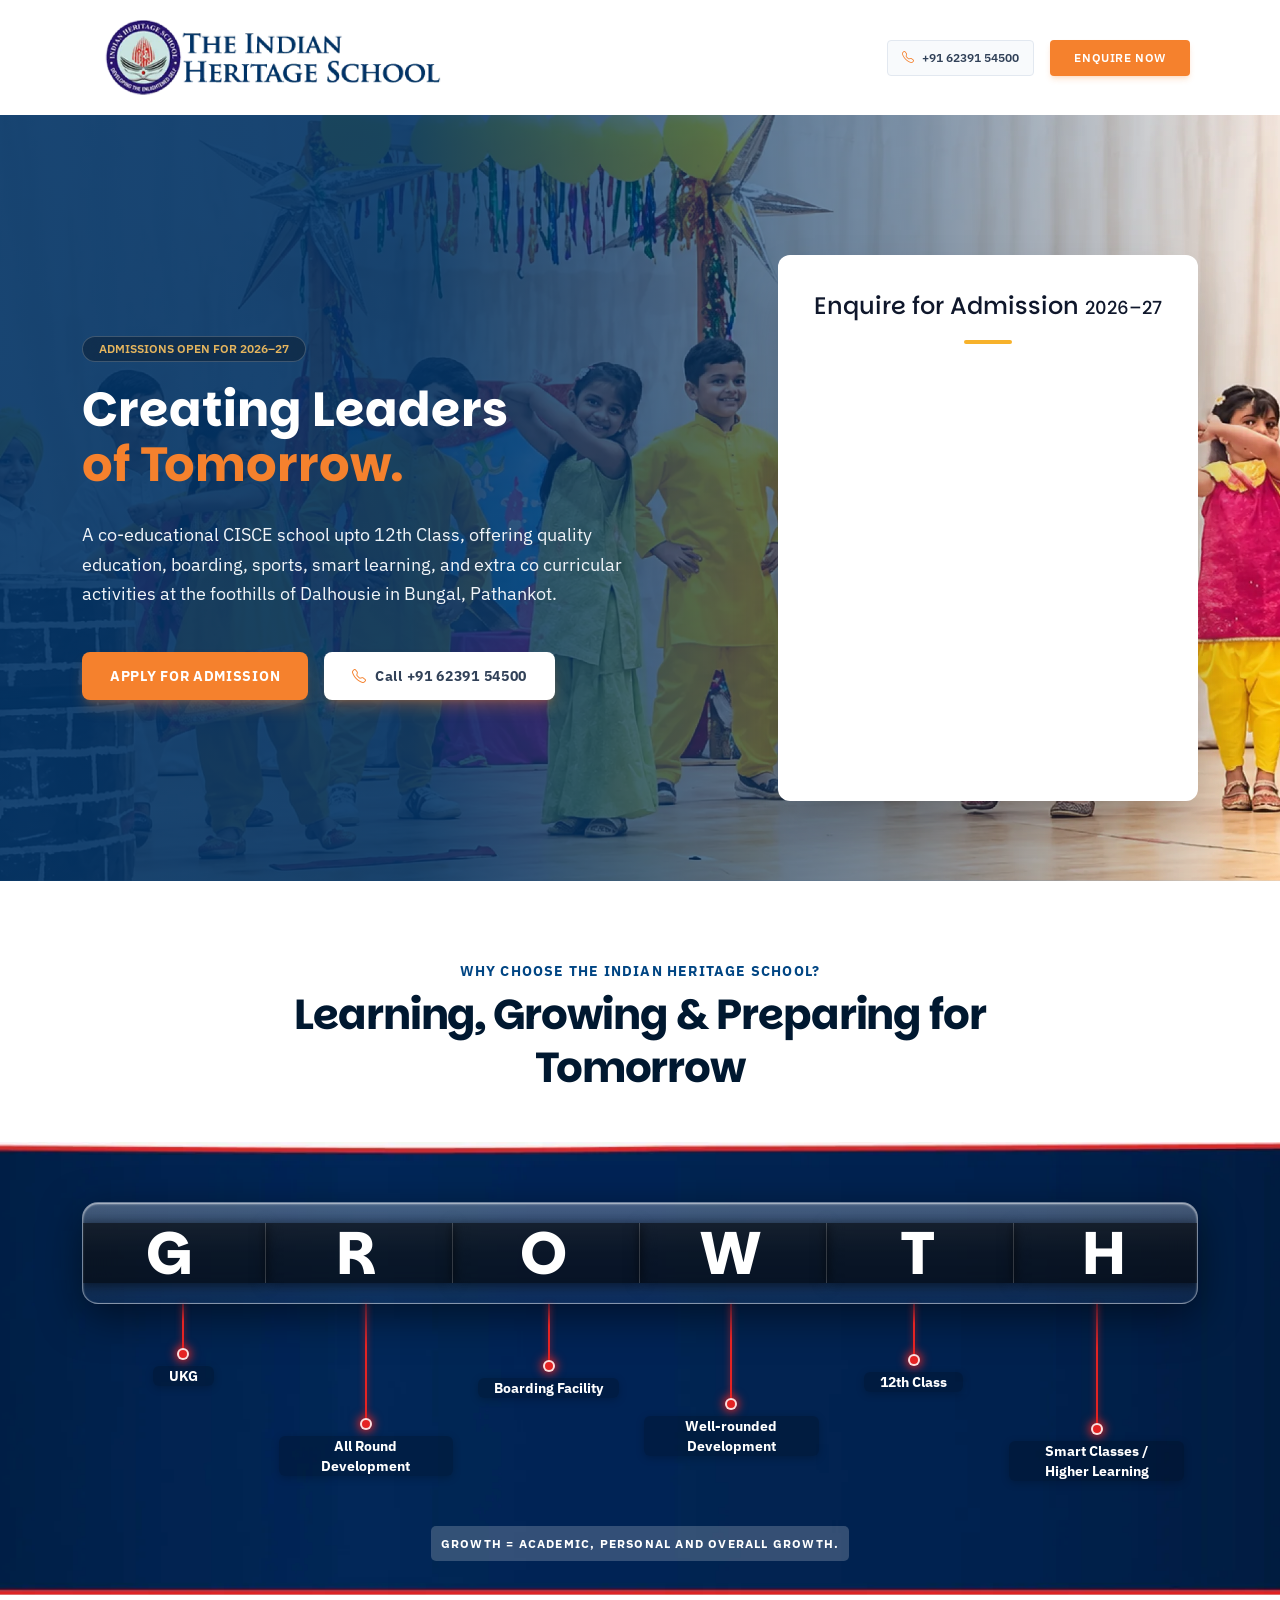
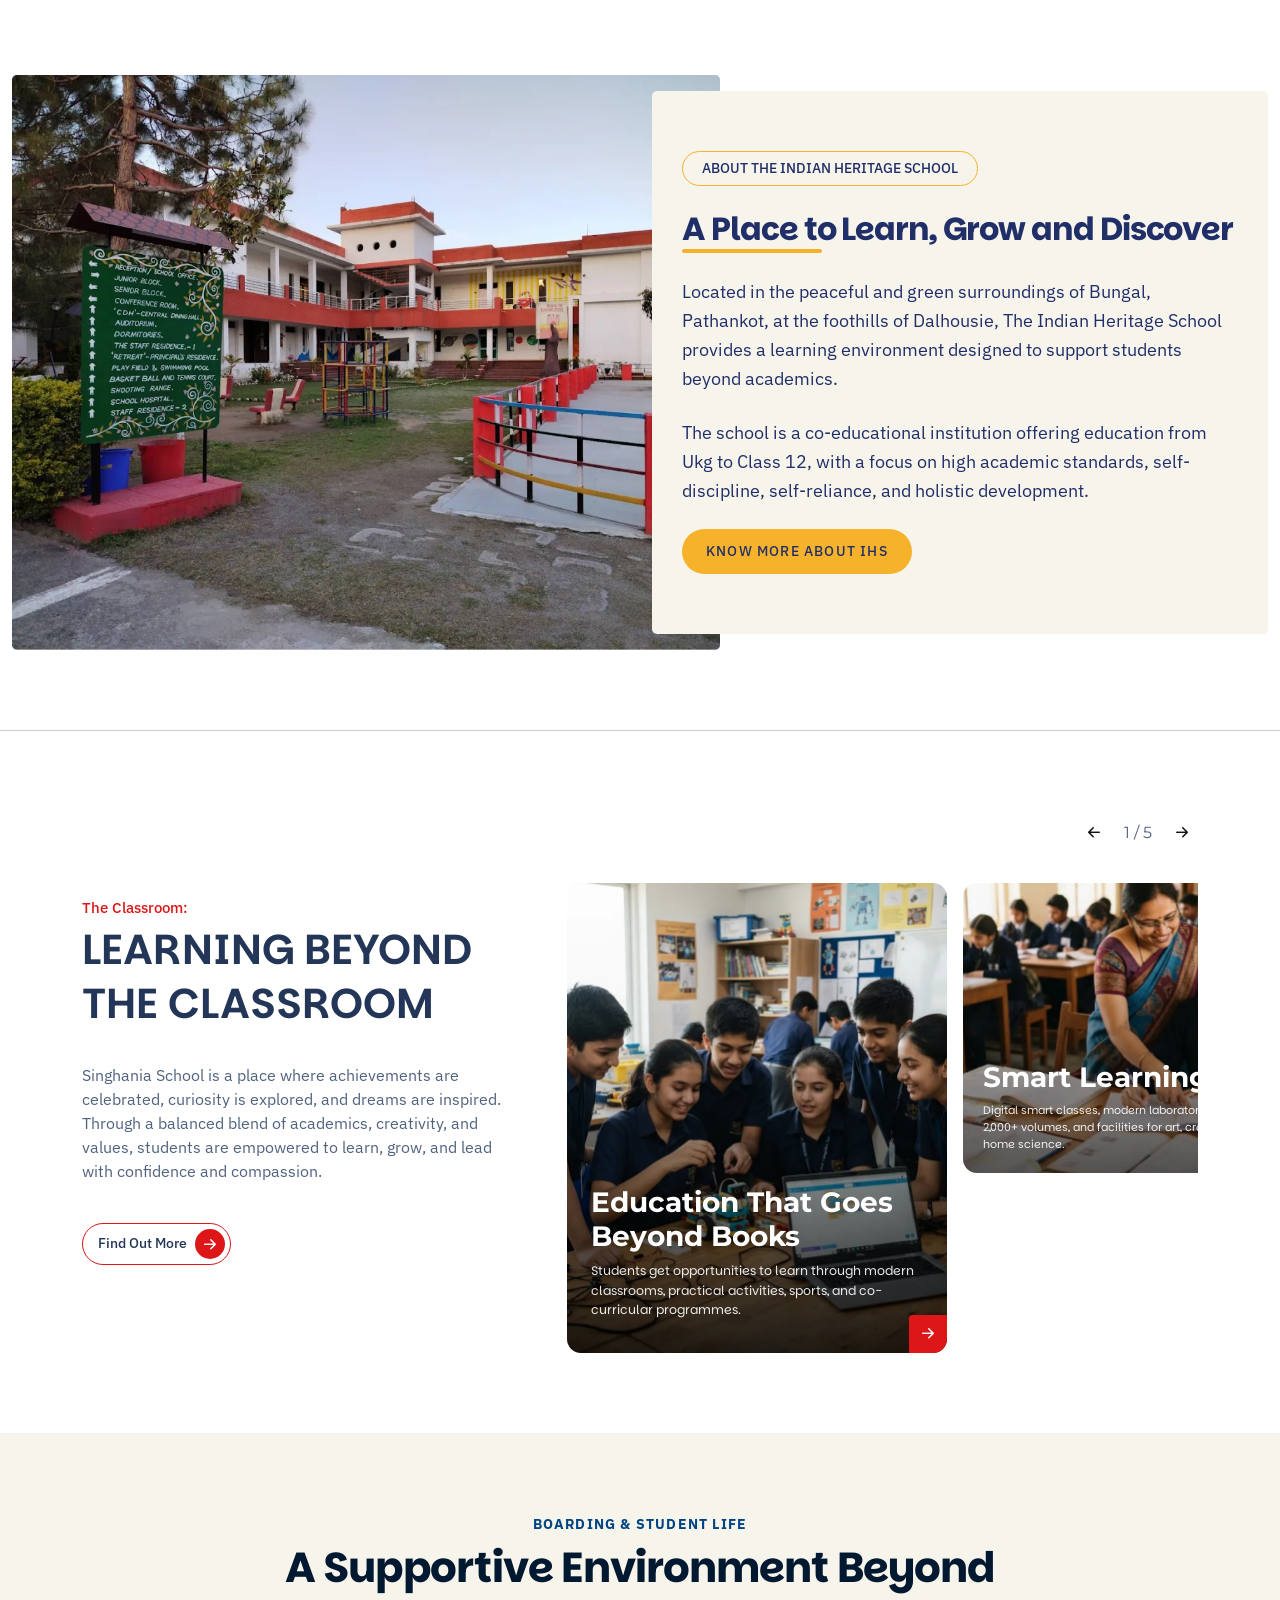
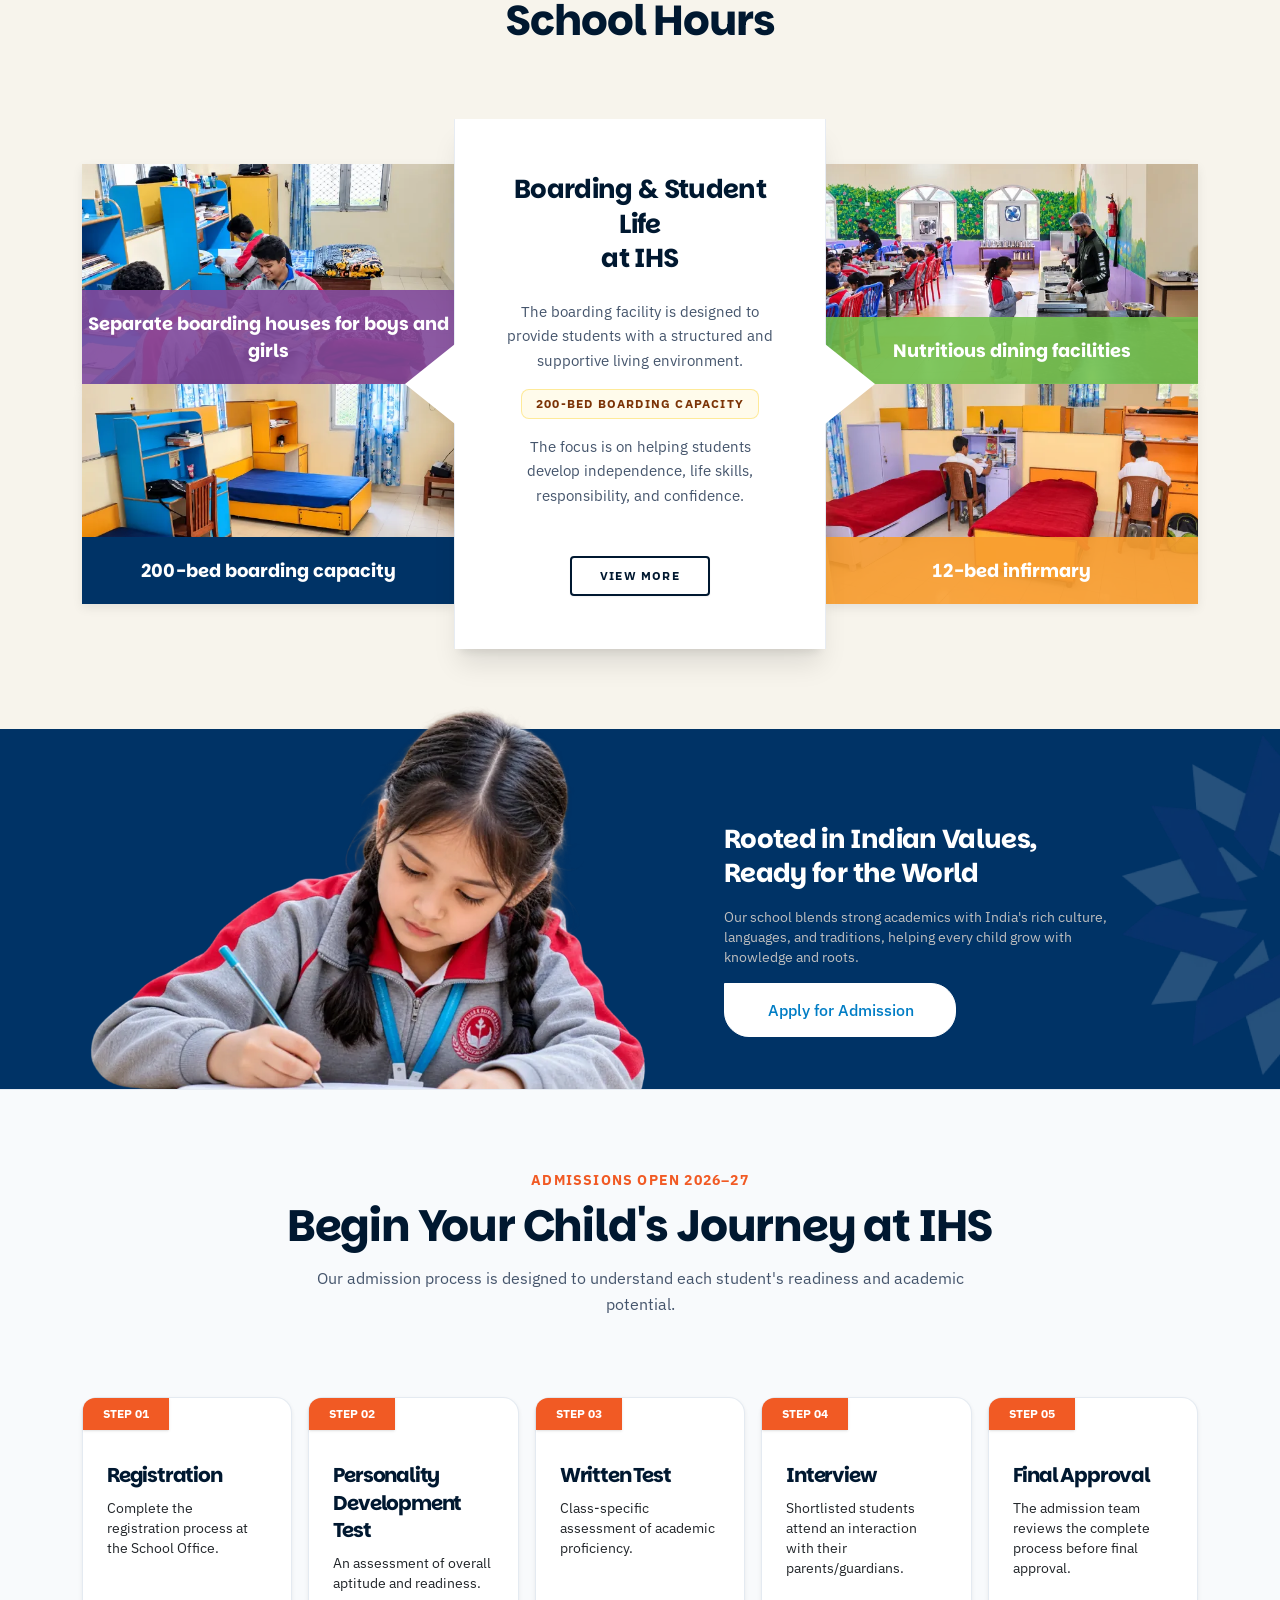
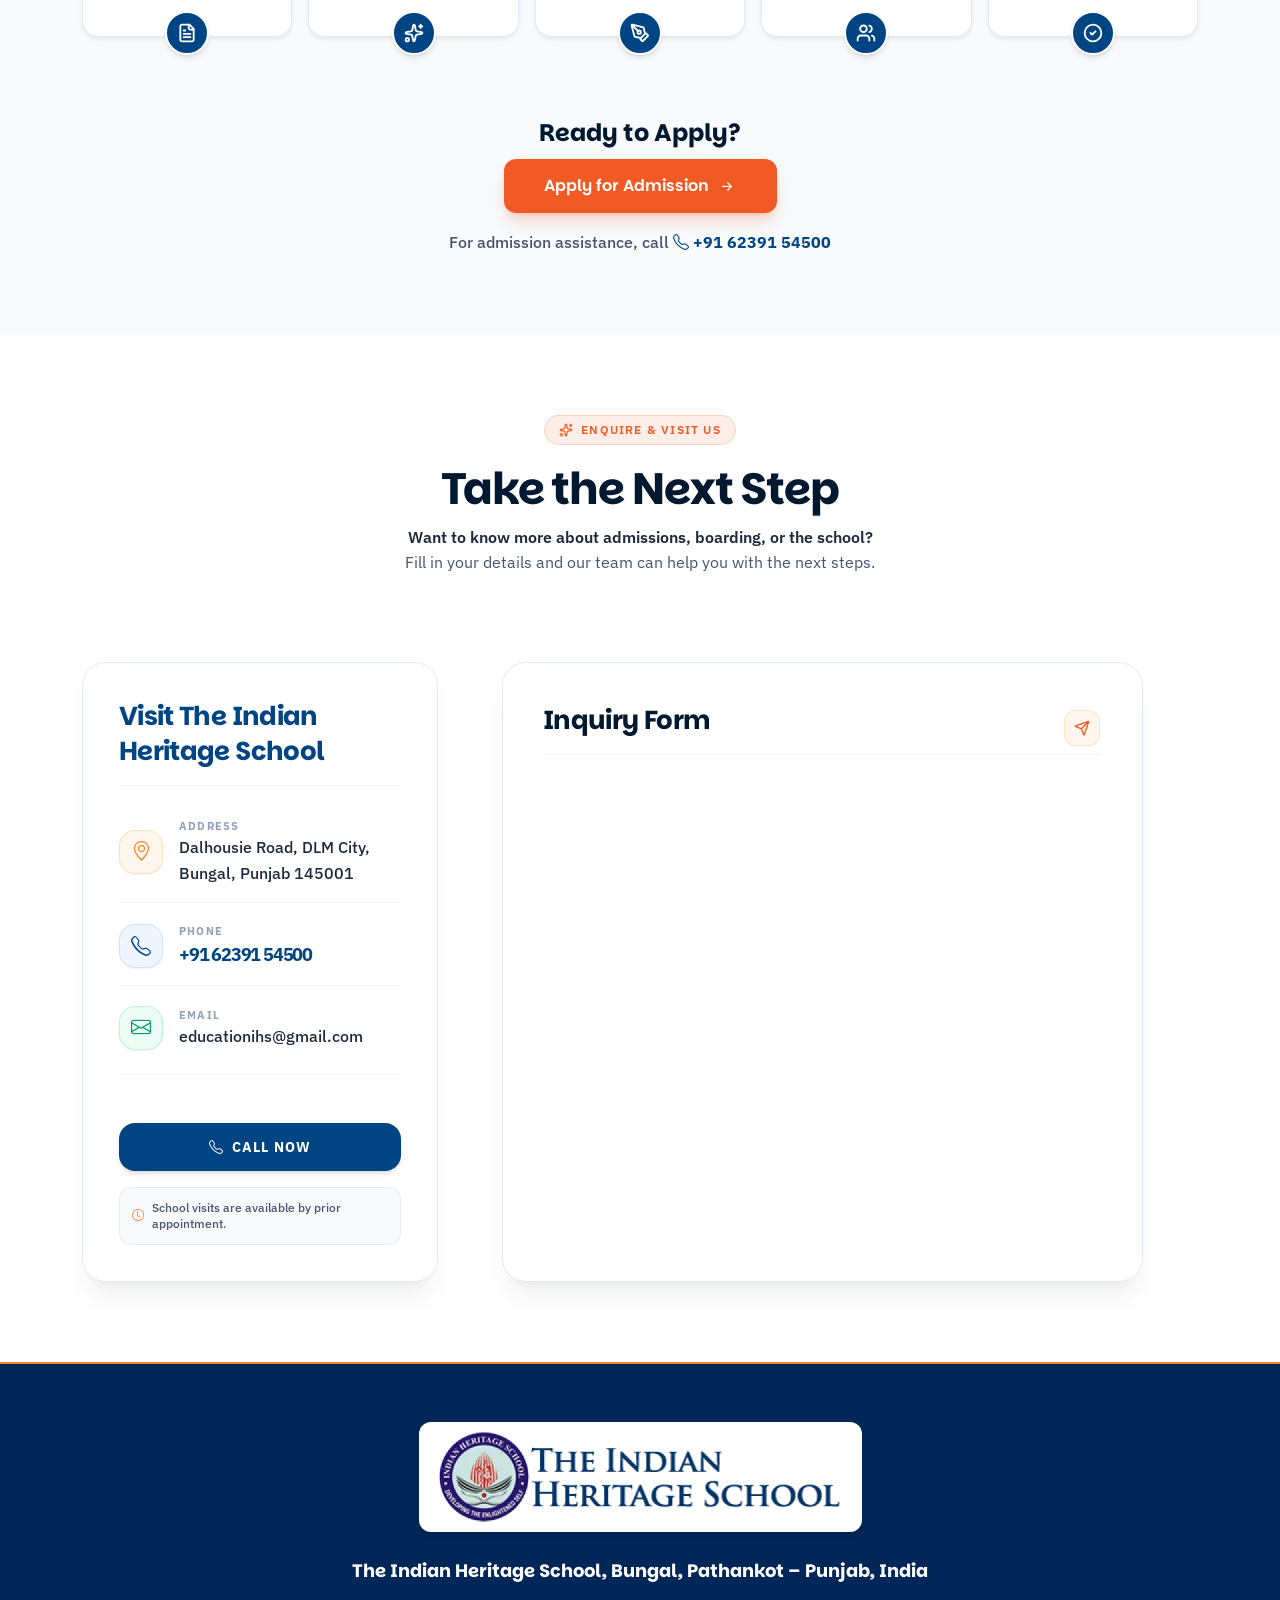
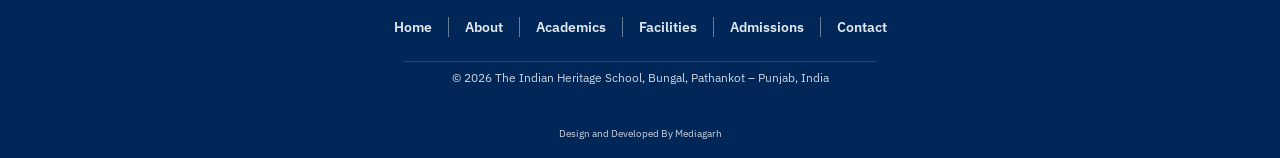
==== index.html @ 95c4d5bb "first commit" ====
<!DOCTYPE html>
<html lang="en">

<head>
    <meta charset="UTF-8">
    <meta name="viewport" content="width=device-width, initial-scale=1.0">
    <title>Indian Heritage Landing Page</title>
    <link rel="preconnect" href="https://fonts.googleapis.com">
    <link rel="preconnect" href="https://fonts.gstatic.com" crossorigin>
    <link
        href="https://fonts.googleapis.com/css2?family=IBM+Plex+Sans:ital,wght@0,100..700;1,100..700&family=Montserrat:ital,wght@0,100..900;1,100..900&family=Parkinsans:wght@300..800&display=swap"
        rel="stylesheet">
    <link href="https://cdn.jsdelivr.net/npm/bootstrap@5.3.8/dist/css/bootstrap.min.css" rel="stylesheet"
        integrity="sha384-sRIl4kxILFvY47J16cr9ZwB07vP4J8+LH7qKQnuqkuIAvNWLzeN8tE5YBujZqJLB" crossorigin="anonymous">
    <link rel="stylesheet" href="https://cdn.jsdelivr.net/npm/bootstrap-icons@1.11.3/font/bootstrap-icons.min.css">
    <link rel="stylesheet" href="https://cdnjs.cloudflare.com/ajax/libs/animate.css/4.1.1/animate.min.css" />
    <link rel="stylesheet" href="/css/style.css">
</head>

<body>
    <nav class="">
        <div class="container nav-container">
            <div class="row">
                <div class="d-flex align-items-center justify-content-between">
                    <div class="nav-img">
                        <img src="/images/image 8.webp" class="h-100 w-100 object-fit-contain" alt="Logo">
                    </div>

                    <div class="d-none d-md-flex gap-3 ">
                        <a href="tel:+916239154500"
                            class="text-decoration-none d-flex align-items-center gap-2 btn-nav fw-semibold font-ibm btn-nav-text text-primary">
                            <i class="bi bi-telephone text-secondary phone-icon"></i>+91 62391 54500
                        </a>

                        <a href="#admission-form"
                            class="text-decoration-none btn-apply bg-secondary border-0 fw-semibold font-ibm btn-nav-text text-white text-uppercase animate__animated animate__pulse animate__infinite animate__slower">
                            Enquire Now
                        </a>
                    </div>
                </div>
            </div>
        </div>
    </nav>
    <div class="mobile-bottom-bar d-md-none d-flex">
        <a href="tel:+916239154500"
            class="text-decoration-none d-flex align-items-center justify-content-center gap-2 btn-nav fw-semibold font-ibm btn-nav-text text-primary flex-fill">
            <i class="bi bi-telephone text-secondary phone-icon"></i>
            <span>+91 62391 54500</span>
        </a>

        <a href="#admission-form"
            class="text-decoration-none btn-apply bg-secondary border-0 fw-semibold font-ibm btn-nav-text text-white text-uppercase animate__animated animate__pulse animate__infinite animate__slower text-center flex-fill">
            Enquire Now
        </a>
    </div>
    <!-- Hero -->
    <section class="hero">
        <div class="container-fluid hero-container">
            <div class="container h-100">
                <div class="row align-items-center h-100">
                    <div class="col-md-6 col-12">
                        <div class="hero-content d-flex flex-column">
                            <span
                                class="hero-badge text-tertiary font-ibm text-uppercase fw-semibold w-fit-content btn-nav-text wow animate__animated animate__fadeInUp">
                                Admissions Open for 2026–27
                            </span>
                            <h1
                                class="text-white font-parkinsans fw-bold hero-head wow animate__animated animate__fadeInUp animate__delay-1s">
                                Creating Leaders <br />
                                <span class="text-secondary"> of Tomorrow.</span>
                            </h1>

                            <p
                                class="font-ibm text-quaternary hero-para wow animate__animated animate__fadeInUp animate__delay-1s">
                                A co-educational CISCE school upto 12th Class, offering quality education, boarding,
                                sports, smart learning, and extra co curricular activities at the foothills of Dalhousie
                                in Bungal, Pathankot.
                            </p>

                            <div
                                class="d-flex flex-column flex-md-row gap-3 hero-btns wow animate__animated animate__fadeInUp animate__delay-2s">

                                <a href="#admission-form"
                                    class="text-decoration-none text-center hero-apply bg-secondary border-0 fw-bold font-ibm btn-nav-text text-white text-uppercase">
                                    Apply for Admission
                                </a>

                                <a href="tel:+916239154500"
                                    class="text-decoration-none d-flex align-items-center justify-content-center gap-2 hero-nav fw-bold font-ibm btn-nav-text text-primary bg-white">
                                    <i class="bi bi-telephone text-secondary phone-icon"></i>Call +91 62391 54500
                                </a>
                            </div>

                        </div>
                    </div>
                    <div class="col-md-6 col-12 d-flex align-items-center justify-content-end">
                        <div id="#admission-form"
                            class="form-container bg-white d-flex flex-column align-items-center justify-content-center gap-3 gap-md-4 wow animate__animated animate__fadeInRight">
                            <div
                                class="d-flex flex-column gap-2 align-items-center justify-content-center text-form font-parkinsans fw-bold ">
                                <h2 class="form-head">Enquire for Admission <span class="form-fs">2026–27</span></h2>
                                <span class="bg-sixth form-span"></span>
                            </div>
                            <form></form>
                        </div>
                    </div>
                </div>
            </div>
        </div>
    </section>
    <!-- Growth -->
    <section class="main-container-80 gap-md-40 flex-column pb-0 d-none d-lg-flex ">
        <div class="container-fluid ">
            <div class="container">
                <div
                    class="d-flex flex-column gap-2 max-w-750 mx-auto align-items-center justify-content-center text-center wow animate__animated animate__fadeInUp">
                    <span class="text-quinary text-center font-ibm ls-1 text-uppercase fw-bold growth-span">WHY CHOOSE
                        THE INDIAN HERITAGE SCHOOL?</span>
                    <h2 class="black-shad-color text-center font-parkinsans fw-bold growth-head">Learning, Growing
                        & Preparing for Tomorrow</h2>
                </div>
            </div>
        </div>
        <div class="container-fluid growth-container-sec h-100">
            <div class="container g-4 ">
                <div class="growth-bar position-relative overflow-hidden animate__animated animate__fadeInDown">
                    <div class="row row-cols-6 g-2">
                        <div class="col letter-tile">
                            <div
                                class=" position-relative d-flex align-items-center justify-content-center text-center font-parkisans text-white fw-bold  animate__animated animate__zoomIn">
                                G</div>
                        </div>
                        <div class="col letter-tile">
                            <div class=" position-relative d-flex align-items-center justify-content-center text-center font-parkisans text-white fw-bold  animate__animated animate__zoomIn animate__delay-1s"
                                style="animation-delay:.15s">R</div>
                        </div>
                        <div class="col letter-tile">
                            <div class=" position-relative d-flex align-items-center justify-content-center text-center font-parkisans text-white fw-bold  animate__animated animate__zoomIn"
                                style="animation-delay:.3s">O
                            </div>
                        </div>
                        <div class="col letter-tile">
                            <div class=" position-relative d-flex align-items-center justify-content-center text-center font-parkisans text-white fw-bold  animate__animated animate__zoomIn"
                                style="animation-delay:.45s">W
                            </div>
                        </div>
                        <div class="col letter-tile">
                            <div class=" position-relative d-flex align-items-center justify-content-center text-center font-parkisans text-white fw-bold  animate__animated animate__zoomIn"
                                style="animation-delay:.6s">T
                            </div>
                        </div>
                        <div class="col letter-tile">
                            <div class=" position-relative d-flex align-items-center justify-content-center text-center font-parkisans text-white fw-bold  animate__animated animate__zoomIn"
                                style="animation-delay:.75s">H
                            </div>
                        </div>
                    </div>
                </div>
                <div class="connectors position-relative">
                    <div class="row row-cols-6 g-2">
                        <div class="col">
                            <div class="connector animate__animated animate__fadeIn" style="--h:50px"></div>
                            <div
                                class="connector-label w-fit-content flex-shrink-0 mx-auto px-3 rounded-2 text-white text-center font-ibm fw-bold  animate__animated animate__fadeInUp">
                                UKG</div>
                        </div>
                        <div class="col">
                            <div class="connector animate__animated animate__fadeIn" style="--h:120px"></div>
                            <div class="connector-label w-fit-content flex-shrink-0 mx-auto px-3 rounded-2 text-white text-center font-ibm fw-bold  animate__animated animate__fadeInUp"
                                style="animation-delay:.15s">All Round Development</div>
                        </div>
                        <div class="col">
                            <div class="connector animate__animated animate__fadeIn" style="--h:62px"></div>
                            <div class="connector-label w-fit-content flex-shrink-0 mx-auto px-3 rounded-2 text-white text-center font-ibm fw-bold  animate__animated animate__fadeInUp"
                                style="animation-delay:.3s">Boarding Facility</div>
                        </div>
                        <div class="col">
                            <div class="connector animate__animated animate__fadeIn" style="--h:100px"></div>
                            <div class="connector-label w-fit-content flex-shrink-0 mx-auto px-3 rounded-2 text-white text-center font-ibm fw-bold  animate__animated animate__fadeInUp"
                                style="animation-delay:.45s">Well-rounded Development</div>
                        </div>
                        <div class="col">
                            <div class="connector animate__animated animate__fadeIn" style="--h:56px"></div>
                            <div class="connector-label w-fit-content flex-shrink-0 mx-auto px-3 rounded-2 text-white text-center font-ibm fw-bold  animate__animated animate__fadeInUp"
                                style="animation-delay:.6s">12th Class</div>
                        </div>
                        <div class="col">
                            <div class="connector animate__animated animate__fadeIn" style="--h:125px"></div>
                            <div class="connector-label w-fit-content flex-shrink-0 mx-auto px-3 rounded-2 text-white text-center font-ibm fw-bold  animate__animated animate__fadeInUp"
                                style="animation-delay:.75s">Smart Classes / Higher Learning</div>
                        </div>
                    </div>
                </div>
                <div class="text-center growth-footer">
                    <span
                        class="growth-note text-white text-center font-ibm text-uppercase ls-1 fw-bold  animate__animated animate__fadeInUp"
                        style="animation-delay:.9s">
                        GROWTH = Academic, personal and overall growth.
                    </span>
                </div>
            </div>
        </div>
    </section>
    <section
        class="container-fluid main-container-80 gap-md-40 gap-24 d-flex d-lg-none flex-column growth-container-sec h-100">
        <div class="container d-lg-none d-flex flex-column gap-4">
            <div class="d-flex flex-column gap-2">
                <div class="gm-eyebrow text-red font-ibm text-uppercase fw-bold animate__animated animate__fadeIn">
                    WHY CHOOSE THE INDIAN HERITAGE
                    SCHOOL?
                </div>
                <h2 class="gm-title text-white font-parkisans ls--1 fw-bold animate__animated animate__fadeInUp">
                    Learning,
                    Growing & Preparing for Tomorrow.
                </h2>
            </div>
            <div class="row g-3">
                <div class="col-6">
                    <div class="gm-card h-100 animate__animated animate__fadeInUp">
                        <div class="gm-letter w-fit-content text-white font-parkisans fw-bold ls-1 ">G</div>
                        <div class="gm-connector"></div>
                        <div class="gm-label text-white font-ibm fw-bold">UKG</div>
                    </div>
                </div>
                <div class="col-6">
                    <div class="gm-card h-100 animate__animated animate__fadeInUp" style="animation-delay:.1s">
                        <div class="gm-letter w-fit-content text-white font-parkisans fw-bold ls-1 ">R</div>
                        <div class="gm-connector"></div>
                        <div class="gm-label text-white font-ibm fw-bold">All Round Development</div>
                    </div>
                </div>
                <div class="col-6">
                    <div class="gm-card h-100 animate__animated animate__fadeInUp" style="animation-delay:.2s">
                        <div class="gm-letter w-fit-content text-white font-parkisans fw-bold ls-1 ">O</div>
                        <div class="gm-connector"></div>
                        <div class="gm-label text-white font-ibm fw-bold">Boarding Facility</div>
                    </div>
                </div>
                <div class="col-6">
                    <div class="gm-card h-100 animate__animated animate__fadeInUp" style="animation-delay:.3s">
                        <div class="gm-letter w-fit-content text-white font-parkisans fw-bold ls-1 ">W</div>
                        <div class="gm-connector"></div>
                        <div class="gm-label text-white font-ibm fw-bold">Well-rounded Development</div>
                    </div>
                </div>
                <div class="col-6">
                    <div class="gm-card h-100 animate__animated animate__fadeInUp" style="animation-delay:.4s">
                        <div class="gm-letter w-fit-content text-white font-parkisans fw-bold ls-1 ">T</div>
                        <div class="gm-connector"></div>
                        <div class="gm-label text-white font-ibm fw-bold">12th Class</div>
                    </div>
                </div>
                <div class="col-6">
                    <div class="gm-card h-100 animate__animated animate__fadeInUp" style="animation-delay:.5s">
                        <div class="gm-letter w-fit-content text-white font-parkisans fw-bold ls-1 ">H</div>
                        <div class="gm-connector"></div>
                        <div class="gm-label text-white font-ibm fw-bold">Smart Classes / Higher Learning</div>
                    </div>
                </div>
            </div>
        </div>
    </section>
    <!-- About -->
    <div class="container-fluid about-main" id="about">
        <div class="main-container-80">
            <div class="row d-flex flex-wrap justify-content-between gap-md-40 gap-30 align-items-stretch">
                <div class="col-12 col-md-5 ">
                    <div class="about-img h-100 d-block wow animate__animated animate__fadeInLeft">
                        <img src="./images/image 6.webp" class="h-100 w-100 object-fit-cover" alt="">
                    </div>
                </div>
                <div
                    class="col-12 col-md-6 my-3 my-md-3 d-flex align-items-center wow animate__animated animate__fadeInRight">
                    <div
                        class="bg-about-card h-100 d-flex justify-content-center flex-column gap-3 gap-md-4 wow animate__animated animate__fadeInUp">
                        <span class="about-span text-uppercase w-fit-content fw-medium font-ibm">ABOUT THE INDIAN
                            HERITAGE
                            SCHOOL</span>
                        <div class="d-flex flex-column about-head">
                            <h2 class="text-seventh font-parkisans fw-bold mb-0">A Place to Learn, Grow and
                                Discover</h2>
                            <span></span>
                        </div>
                        <p class="text-seventh font-ibm about-para mb-0">Located in the peaceful and green surroundings
                            of Bungal,
                            Pathankot,
                            at the foothills of
                            Dalhousie, The Indian Heritage School provides a learning environment designed to
                            support
                            students beyond academics.</p>
                        <p class="text-seventh font-ibm about-para mb-0">The school is a co-educational institution
                            offering
                            education from
                            Ukg to Class 12, with
                            a
                            focus on high academic standards, self-discipline, self-reliance, and holistic
                            development.
                        </p>
                        <button
                            class="bg-six text-seventh font-ibm fw-medium text-uppercase ls-1 about-btn border-0 w-fit-content">Know
                            More
                            About
                            IHS</button>
                    </div>
                </div>
            </div>
        </div>
    </div>
    <!-- Classroom -->
    <section class="main-container-80" id="facilities">
        <div class="container">
            <div class="row g-4 g-lg-5 align-items-center">
                <div class="col-lg-5 animate__animated animate__fadeInLeft">
                    <div class="d-flex flex-column gap-2 gap-md-4">
                        <div class="d-flex flex-column gap-2">
                            <div class="lbc-eyebrow font-ibm fw-medium">The Classroom:</div>
                            <h2 class="lbc-title font-parkinsans fw-semibold text-uppercase">LEARNING BEYOND
                                THE CLASSROOM
                            </h2>
                        </div>
                        <p class="lbc-text font-ibm">
                            Singhania School is a place where achievements are celebrated, curiosity is explored,
                            and dreams are inspired. Through a balanced blend of academics, creativity, and values,
                            students are empowered to learn, grow, and lead with confidence and compassion.
                        </p>
                        <a href="#admission-form"
                            class="lbc-btn bg-white fw-medium text-center font-ibm d-flex align-items-center justify-content-center gap-2 w-fit-content text-decoration-none">
                            Find Out More
                            <span class="d-flex align-items-center justify-content-center">
                                <i class="bi bi-arrow-right-short text-white"></i>
                            </span>
                        </a>
                    </div>
                </div>
                <div class="col-lg-7 animate__animated animate__fadeInRight">

                    <div class="lbc-controls d-flex align-items-center justify-content-end ">
                        <button class="lbc-arrow" id="lbcPrev" aria-label="Previous card">
                            <i class="bi bi-arrow-left-short "></i>
                        </button>
                        <span class="lbc-count font-montserrat text-center" id="lbcCount" aria-live="polite">1 /
                            5</span>
                        <button class="lbc-arrow" id="lbcNext" aria-label="Next card">
                            <i class="bi bi-arrow-right-short "></i>
                        </button>
                    </div>

                    <div class="lbc-viewport" id="lbcViewport">
                        <div class="lbc-track" id="lbcTrack">

                            <article class="lbc-card active">
                                <img src="./images/Container.webp" alt="Students learning in a modern classroom">
                                <div class="lbc-body">
                                    <h3 class="text-white font-montserrat fw-bold ">Education That Goes
                                        Beyond Books
                                    </h3>
                                    <p>Students get opportunities to learn through modern classrooms, practical
                                        activities, sports, and co-curricular programmes.</p>
                                </div>
                                <div class="lbc-corner" id="lbcNext">
                                    <i class="bi bi-arrow-right-short text-white"></i>
                                </div>
                            </article>

                            <article class="lbc-card">
                                <img src="./images/Container-1.webp" alt="Smart classroom">
                                <div class="lbc-body">
                                    <h3 class="text-white font-montserrat fw-bold ">Smart Learning</h3>
                                    <p>Digital smart classes, modern laboratories, a library with 2,000+ volumes, and
                                        facilities for art, craft, dance, and music, home science.</p>
                                </div>
                                <div class="lbc-corner" id="lbcNext">
                                    <i class="bi bi-arrow-right-short text-white"></i>
                                </div>
                            </article>

                            <article class="lbc-card">
                                <img src="./images/Container-2.webp" alt="Academic programmes">
                                <div class="lbc-body">
                                    <h3 class="text-white font-montserrat fw-bold ">Academics</h3>
                                    <p>English-medium education from UKG to Class 12, supported by trained and qualified
                                        teachers, with Robotics and AI included in learning.</p>
                                </div>
                                <div class="lbc-corner" id="lbcNext">
                                    <i class="bi bi-arrow-right-short text-white"></i>
                                </div>
                            </article>

                            <article class="lbc-card">
                                <img src="./images/Container-3.webp" alt="Sports and fitness">
                                <div class="lbc-body">
                                    <h3 class="text-white font-montserrat fw-bold ">Sports & Activities</h3>
                                    <p>Facilities include a 400-metre track, hockey and football field, gym, yoga,
                                        basketball courts, volleyball courts, cricket, skating rink and a shooting
                                        range.</p>
                                </div>
                                <div class="lbc-corner" id="lbcNext">
                                    <i class="bi bi-arrow-right-short text-white"></i>
                                </div>
                            </article>

                            <article class="lbc-card">
                                <img src="./images/Container-4.webp" alt="Student life and events">
                                <div class="lbc-body">
                                    <h3 class="text-white font-montserrat fw-bold ">School Clubs</h3>
                                    <p>Students can explore their interests through 11 school clubs, including Arts,
                                        Computer, Science, Music, Photography, and Sports.</p>
                                </div>
                                <div class="lbc-corner" id="lbcNext">
                                    <i class="bi bi-arrow-right-short text-white"></i>
                                </div>
                            </article>

                        </div>
                    </div>
                </div>
            </div>
        </div>
    </section>
    <!-- Boarding  -->
    <section class="">
        <div class="container-fluid main-container-80 boarding-container">
            <div class="container d-flex flex-column gap-md-64 gap-40">
                <div class="row d-flex flex-column align-items-center justify-content-center">
                    <div
                        class="max-w-750 d-flex flex-column align-items-center justify-content-center gap-2 wow animate__animated animate__fadeInUp">
                        <span
                            class="text-quinary text-center font-ibm text-uppercase ls-1 fw-bold boardingspan">BOARDING
                            & STUDENT
                            LIFE</span>
                        <h2 class="black-shad-color text-center font-parkinsans fw-bold boarding-head">
                            A Supportive Environment Beyond School Hours
                        </h2>
                    </div>
                </div>
                <div class="row g-0 align-items-center">
                    <div class="col-lg-4 col-md-6 order-2 order-lg-1">
                        <div class="row g-0">
                            <div class="col-12">
                                <div
                                    class="feature-card position-relative overflow-hidden animate__animated animate__fadeInLeft">
                                    <img src="./images/Image.webp" class="h-100 w-100 object-fit-cover"
                                        alt="Separate boarding houses">
                                    <div
                                        class="feature-overlay position-absolute bottom-0 start-0 end-0 text-white fw-bold text-center bg-purple">
                                        Separate boarding houses for boys and girls
                                    </div>
                                </div>
                            </div>
                            <div class="col-12">
                                <div
                                    class="feature-card position-relative overflow-hidden animate__animated animate__fadeInLeft animate__delay-1s">
                                    <img src="./images/Image-2.webp" class="h-100 w-100 object-fit-cover"
                                        alt="200-bed capacity">
                                    <div
                                        class="feature-overlay position-absolute bottom-0 start-0 end-0 text-white fw-bold text-center bg-navy">
                                        200-bed boarding capacity
                                    </div>
                                </div>
                            </div>
                        </div>
                    </div>
                    <div class="col-lg-4 order-1 order-lg-2">
                        <div class="center-card-wrapper position-relative">
                            <div
                                class="center-card bg-white position-relative text-center h-100 m-0 d-flex flex-column justify-content-center gap-3 align-items-center animate__animated animate__zoomIn">
                                <h2 class="title black-shad-color text-center font-parkisans ls-0\5 fw-bold ">Boarding
                                    &amp;
                                    Student
                                    Life<br>at IHS</h2>

                                <p class="grey-shad-color text-center font-ibm mb-0">The boarding facility is designed
                                    to
                                    provide students with a
                                    structured and
                                    supportive living environment.</p>

                                <div
                                    class="capacity-badge text-center font-ibm text-uppercase ls-1 fw-bold w-fit-content mx-auto ">
                                    200-Bed
                                    Boarding Capacity</div>

                                <p class="grey-shad-color text-center font-ibm mb-3">The focus is on helping
                                    students
                                    develop independence, life
                                    skills, responsibility,
                                    and confidence.</p>

                                <a href="#admission-form"
                                    class="btn btn-outline-custom btn-viewmore black-shad-color text-center font-ibm text-uppercase ls-1 fw-bold mt-md-3">View
                                    More</a>
                            </div>
                        </div>
                    </div>

                    <div class="col-lg-4 col-md-6 order-3 order-lg-3">
                        <div class="row g-0">
                            <div class="col-12">
                                <div
                                    class="feature-card position-relative overflow-hidden animate__animated animate__fadeInRight">
                                    <img src="./images/Image-1.webp" class="h-100 w-100 object-fit-cover"
                                        alt="Nutritious dining facilities">
                                    <div
                                        class="feature-overlay position-absolute bottom-0 start-0 end-0 text-white fw-bold text-center bg-green">
                                        Nutritious dining facilities
                                    </div>
                                </div>
                            </div>
                            <div class="col-12">
                                <div
                                    class="feature-card position-relative overflow-hidden animate__animated animate__fadeInRight animate__delay-1s">
                                    <img src="./images/Image-3.webp" class="h-100 w-100 object-fit-cover"
                                        alt="12-bed infirmary">
                                    <div
                                        class="feature-overlay position-absolute bottom-0 start-0 end-0 text-white fw-bold text-center bg-orange">
                                        12-bed infirmary
                                    </div>
                                </div>
                            </div>
                        </div>
                    </div>

                </div>
            </div>
        </div>
    </section>
    <!-- CTa -->
    <section>
        <div class="container-fluid bg-cta position-relative">
            <div class="bg-cta-img position-absolute end-0 d-md-block d-none">
                <img src="./images/Text.webp" height="360px" alt="">
            </div>
            <div class="container">
                <div class="row align-items-stretch">
                    <div class="col-12 col-md-6  order-2 order-md-1">
                        <div class="cta-container-img">
                            <img src="./images/image 7.webp" class="h-100 w-100 object-fit-cover" alt="">
                        </div>
                    </div>
                    <div class="col-12 col-md-6 d-flex align-items-center justify-content-center  order-1 order-md-2">
                        <div class="d-flex flex-column  align-items-start cta-content max-w-450px w-100 p-4 p-md-auto">
                            <div class="d-flex flex-column gap-3">
                                <h2 class="text-white font-parkinsans fw-bold cta-head mb-0">Rooted in Indian
                                    Values,<br />
                                    Ready for the World</h2>
                                <p class="text-ctapara ctapara font-ibm ">Our school blends strong academics with
                                    India's
                                    rich
                                    culture,
                                    languages, and traditions,
                                    helping every child grow with knowledge and roots.</p>
                            </div>
                            <a href="#admission-form"
                                class="cta-btn text-ctabtn bg-white text-center font-ibm fw-medium d-flex align-items-center justify-content-center w-fit-content text-decoration-none">Apply
                                for
                                Admission</a>
                        </div>
                    </div>
                </div>
            </div>
        </div>
    </section>
    <!-- Journey -->
    <section class="" id="admissions">
        <div class="container-fluid main-container-80 journey-container">
            <div class="container d-flex flex-column align-items-center justify-content-center gap-4 gap-md-5">
                <div class="row gap-md-64 gap-40">
                    <div class="col-12">
                        <div class="d-flex flex-column align-items-center justify-content-center text-center gap-2">
                            <span
                                class="text-center font-ibm ls-1 text-uppercase fw-bold text-contact journey-span">ADMISSIONS
                                OPEN
                                2026–27</span>
                            <h2 class="black-shad-color text-center font-parkinsans fw-bold ls--1 journey-head mb-1">
                                Begin
                                Your Child's
                                Journey at IHS
                            </h2>
                            <p class="grey-shad-color text-center font-ibm journey-para max-w-700 mx-auto">Our admission
                                process is
                                designed to
                                understand each student's
                                readiness and academic
                                potential.</p>
                        </div>
                    </div>
                    <div class="col-12">
                        <div class="steps-grid">

                            <!-- Step 01 -->
                            <div
                                class="step-card position-relative bg-white rounded-4 p-4 shadow-sm d-flex flex-column bg-white">
                                <div class="card-top-content d-flex flex-column">
                                    <span
                                        class="step-badge text-white font-ibm fw-bold text-uppercase bg-contact position-absolute top-0 start-0">STEP
                                        01</span>
                                    <h3 class="step-title font-parkinsans fw-bold ls--1 black-shad-color">Registration
                                    </h3>
                                    <p class="step-desc font-ibm text-grey-shad-color mb-0">Complete the registration
                                        process at
                                        the School Office.</p>
                                </div>
                                <div
                                    class="step-icon-box mx-auto position-absolute start-50 translate-middle-x bg-quinary d-flex align-items-center justify-content-center rounded-circle">
                                    <img src="./images/fileicon.svg" class="text-white fs-5" />
                                </div>
                            </div>

                            <!-- Step 02 -->
                            <div
                                class="step-card position-relative bg-white rounded-4 p-4 shadow-sm d-flex flex-column bg-white">
                                <div class="card-top-content d-flex flex-column">
                                    <span
                                        class="step-badge text-white font-ibm fw-bold text-uppercase bg-contact position-absolute top-0 start-0">STEP
                                        02</span>
                                    <h3 class="step-title font-parkinsans fw-bold ls--1 black-shad-color">Personality
                                        Development Test
                                    </h3>
                                    <p class="step-desc font-ibm text-grey-shad-color mb-0">An assessment of overall
                                        aptitude and readiness.</p>
                                </div>
                                <div
                                    class="step-icon-box mx-auto position-absolute start-50 translate-middle-x bg-quinary d-flex align-items-center justify-content-center rounded-circle">
                                    <img src="./images/stariconwhite.svg" class="text-white fs-5" />
                                </div>
                            </div>

                            <!-- Step 03 -->
                            <div
                                class="step-card position-relative bg-white rounded-4 p-4 shadow-sm d-flex flex-column bg-white">
                                <div class="card-top-content d-flex flex-column">
                                    <span
                                        class="step-badge text-white font-ibm fw-bold text-uppercase bg-contact position-absolute top-0 start-0">STEP
                                        03</span>
                                    <h3 class="step-title font-parkinsans fw-bold ls--1 black-shad-color">Written Test
                                    </h3>
                                    <p class="step-desc font-ibm text-grey-shad-color mb-0">Class-specific assessment of
                                        academic proficiency.</p>
                                </div>
                                <div
                                    class="step-icon-box mx-auto position-absolute start-50 translate-middle-x bg-quinary d-flex align-items-center justify-content-center rounded-circle">
                                    <img src="./images/inkicon.svg" class="text-white fs-5" />
                                </div>
                            </div>

                            <!-- Step 04 -->
                            <div
                                class="step-card position-relative bg-white rounded-4 p-4 shadow-sm d-flex flex-column bg-white">
                                <div class="card-top-content d-flex flex-column">
                                    <span
                                        class="step-badge text-white font-ibm fw-bold text-uppercase bg-contact position-absolute top-0 start-0">STEP
                                        04</span>
                                    <h3 class="step-title font-parkinsans fw-bold ls--1 black-shad-color">Interview</h3>
                                    <p class="step-desc font-ibm text-grey-shad-color mb-0">Shortlisted students attend
                                        an interaction with their parents/guardians.</p>
                                </div>
                                <div
                                    class="step-icon-box mx-auto position-absolute start-50 translate-middle-x bg-quinary d-flex align-items-center justify-content-center rounded-circle">
                                    <img src="./images/usericon.svg" class="text-white fs-5" />
                                </div>
                            </div>

                            <!-- Step 05 -->
                            <div
                                class="step-card position-relative bg-white rounded-4 p-4 shadow-sm d-flex flex-column bg-white">
                                <div class="card-top-content d-flex flex-column">
                                    <span
                                        class="step-badge text-white font-ibm fw-bold text-uppercase bg-contact position-absolute top-0 start-0">STEP
                                        05</span>
                                    <h3 class="step-title font-parkinsans fw-bold ls--1 black-shad-color">Final Approval
                                    </h3>
                                    <p class="step-desc font-ibm text-grey-shad-color mb-0">The admission team reviews
                                        the complete process before final approval.</p>
                                </div>
                                <div
                                    class="step-icon-box mx-auto position-absolute start-50 translate-middle-x bg-quinary d-flex align-items-center justify-content-center rounded-circle">
                                    <img src="./images/checkicon.svg" class="text-white fs-5" />
                                </div>
                            </div>
                        </div>
                    </div>
                </div>
                <div class="row">
                    <div class="d-flex flex-column align-items-center justify-content-center">
                        <h3 class="black-shad-color text-center font-parkinsans fw-bold journey-subhead">Ready to Apply?
                        </h3>
                        <a class="text-white text-center font-parkinsans fw-semibold ls-0\5 bg-contact admission-btn text-decoration-none d-flex justify-content-center align-items-center gap-2 mb-3"
                            href="#admission-form">Apply for
                            Admission<i class="bi bi-arrow-right-short "></i></a>
                        <div class="grey-shad-color text-center font-ibm journey-para d-flex gap-1 fw-medium">For
                            admission
                            assistance, call <i class="bi bi-telephone text-quinary fe-bold"></i><a
                                href="tel:+916239154500" class="text-quinary text-decoration-none fw-bold">+91
                                62391
                                54500</a></div>
                    </div>
                </div>
            </div>
        </div>
    </section>
    <!-- Contact -->
    <section id="contact">
        <div class="container-fluid main-container-80">
            <div class="container contact-container d-flex flex-column ">
                <div class="row">
                    <div class="col-12">
                        <div
                            class="d-flex flex-column max-w-600 mx-auto align-items-center justify-content-center wow animate__animated animate__fadeInUp">
                            <span
                                class="d-flex align-items-center gap-2 contact-span text-secondary text-center font-ibm text-uppercase fw-semibold text-contact mb-2 mb-md-3"><img
                                    src="./images/starIcon.svg" alt="">ENQUIRE & VISIT US</span>
                            <h2 class="contact-head text-center font-parkinsans fw-bold">Take the Next Step</h2>
                            <p class="mb-0 contact-para text-center font-ibm fw-semibold">Want to know more about
                                admissions, boarding, or the school?
                            </p>
                            <p class="mb-0 contact-para-sec text-center font-ibm ">Fill in your details and
                                our team can help you with the
                                next steps.</p>
                        </div>
                    </div>
                </div>
                <div class="row gap-md-40 gap-24 align-items-stretch mt-md-4">
                    <div class="col-12 col-md-4">
                        <div class="contact-info-card h-100 wow animate__animated animate__fadeInLeft">
                            <div class="">
                                <h2 class="font-parkinsans fw-bold text-quinary contact-info-head pb-3">Visit The Indian
                                    Heritage School</h2>
                                <div class="d-flex flex-column contact-card-content border-bottom-form">
                                    <div class="d-flex gap-3 align-items-center contact-item pb-3 border-bottom-form">
                                        <div
                                            class="contact-icon-box icon-orange d-flex align-items-center justify-content-center flex-shrink-0 text-secondary fw-bold">
                                            <i class="bi bi-geo-alt"></i>
                                        </div>
                                        <div class="d-flex flex-column">
                                            <span
                                                class="contact-label font-ibm fw-bold text-uppercase ls-1">ADDRESS</span>
                                            <p class="contact-text font-ibm fw-medium contact-para mb-0">
                                                Dalhousie Road, DLM City, Bungal, Punjab 145001
                                            </p>
                                        </div>
                                    </div>
                                    <div class="d-flex gap-3 align-items-center contact-item pb-3 border-bottom-form">
                                        <div
                                            class="contact-icon-box icon-blue d-flex align-items-center justify-content-center flex-shrink-0 text-quinary fw-bold">
                                            <i class="bi bi-telephone"></i>
                                        </div>
                                        <div class="d-flex flex-column">
                                            <span
                                                class="contact-label font-ibm fw-bold text-uppercase ls-1">PHONE</span>
                                            <a href="tel:+916239154500"
                                                class="contact-text font-ibm fw-bold text-quinary ls--1 contact-phone mb-0 text-decoration-none">
                                                +91 62391 54500
                                            </a>
                                        </div>
                                    </div>
                                    <div class="d-flex gap-3 align-items-center contact-item ">
                                        <div
                                            class="contact-icon-box icon-green d-flex align-items-center justify-content-center flex-shrink-0 text-green fw-bold">
                                            <i class="bi bi-envelope"></i>
                                        </div>
                                        <div class="d-flex flex-column">
                                            <span
                                                class="contact-label font-ibm fw-bold text-uppercase ls-1">EMAIL</span>
                                            <a href="mailto:educationihs@gmail.com"
                                                class="contact-text font-ibm fw-medium contact-para mb-0 text-decoration-none">
                                                educationihs@gmail.com
                                            </a>
                                        </div>
                                    </div>
                                </div>
                            </div>
                            <div class="d-flex flex-column gap-3 pt-4 pt-md-5">
                                <a href="#admission-form"
                                    class="text-decoration-none d-flex align-items-center justify-content-center w-100 text-white ls-1 fw-bold text-center font-ibm text-uppercase bg-quinary border-0 gap-2 contact-btn"><i
                                        class="bi bi-telephone"></i>Call Now</a>
                                <div
                                    class="d-flex gap-2 align-items-center justify-content-center dis-para font-ibm fw-medium ">
                                    <i class="bi bi-clock text-secondary"></i>School visits are available by prior
                                    appointment.
                                </div>
                            </div>
                        </div>
                    </div>
                    <div class="col-12 col-md-7">
                        <div class="contact-right-card h-100 wow animate__animated animate__fadeInRight">
                            <div class="d-flex align-items-center justify-content-between contact-form-head">
                                <h2 class=" heading-contact-form fw-bold pb-3 border-0 mb-0">Inquiry Form</h2>
                                <div class="">
                                    <img src="./images/Container.png" alt="">
                                </div>
                            </div>
                        </div>
                    </div>
                </div>
            </div>
        </div>
    </section>
    <!-- Footer -->
    <footer>
        <div class="container-fluid bg-eighth bt-footer">
            <div class="container footer-container d-flex flex-column align-items-center justify-content-center">
                <div class="footer-content d-flex flex-column align-items-center justify-content-center gap-3 gap-md-4">
                    <div class="footer-logo bg-white wow animate__animated animate__zoomIn">
                        <img src="./images/image 8.webp" alt="School Logo">
                    </div>
                    <h2
                        class="text-white font-parkinsans text-center footer-head fw-bold ls-0\5 wow animate__animated animate__fadeInUp">
                        The Indian Heritage School, Bungal, Pathankot – Punjab, India
                    </h2>
                    <ul
                        class="nav-menu list-unstyled d-flex align-items-center mb-0 gap-3 wow animate__animated animate__fadeInUp animate__delay-1s">
                        <li class="nav-item text-footer-item text-center font-ibm fw-semibold">
                            <a href="#" class="nav-link">Home</a>
                        </li>
                        <li class="nav-divider text-center fw-bold font-ibm"></li>

                        <li class="nav-item text-footer-item text-center font-ibm fw-semibold">
                            <a href="#about" class="nav-link">About</a>
                        </li>
                        <li class="nav-divider text-center fw-bold font-ibm"></li>

                        <li class="nav-item text-footer-item text-center font-ibm fw-semibold">
                            <a href="#academics" class="nav-link">Academics</a>
                        </li>
                        <li class="nav-divider text-center fw-bold font-ibm"></li>

                        <li class="nav-item text-footer-item text-center font-ibm fw-semibold">
                            <a href="#facilities" class="nav-link">Facilities</a>
                        </li>
                        <li class="nav-divider text-center fw-bold font-ibm"></li>

                        <li class="nav-item text-footer-item text-center font-ibm fw-semibold">
                            <a href="#admissions" class="nav-link">Admissions</a>
                        </li>
                        <li class="nav-divider text-center fw-bold font-ibm"></li>

                        <li class="nav-item text-footer-item text-center font-ibm fw-semibold">
                            <a href="#contact" class="nav-link">Contact</a>
                        </li>
                    </ul>

                    <div
                        class="d-flex align-items-center justify-content-center copyright-border pt-2 w-fit-content px-3 px-md-5 mx-auto wow animate__animated animate__fadeIn animate__delay-1s">
                        <span class="text-copyright text-center font-ibm btn-nav-text">
                            © 2026 The Indian Heritage School, Bungal, Pathankot – Punjab, India
                        </span>
                    </div>
                </div>

                <div
                    class="d-flex align-items-center justify-content-center wow animate__animated animate__fadeIn animate__delay-1s">
                    <span class="text-copyright text-center font-ibm footer-bottom">
                        Design and Developed By Mediagarh
                    </span>
                </div>
            </div>
        </div>
    </footer>
    <script src="https://cdn.jsdelivr.net/npm/bootstrap@5.3.8/dist/js/bootstrap.bundle.min.js"
        integrity="sha384-FKyoEForCGlyvwx9Hj09JcYn3nv7wiPVlz7YYwJrWVcXK/BmnVDxM+D2scQbITxI"
        crossorigin="anonymous"></script>
    <script src="https://cdnjs.cloudflare.com/ajax/libs/wow/1.1.2/wow.min.js"></script>
    <script>
        new WOW().init();
    </script>

    <script>
        (function () {
            const track = document.getElementById('lbcTrack');
            const prev = document.getElementById('lbcPrev');
            const next = document.getElementById('lbcNext');
            const count = document.getElementById('lbcCount');
            const total = track.children.length;
            const SPEED = 650;                       // CSS transition .6s ke barabar
            let busy = false;

            // har card ka original number yaad rakho (counter ke liye)
            Array.from(track.children).forEach((c, i) => c.dataset.i = i);

            const cards = () => Array.from(track.children);
            const stepSize = () => {
                const gap = parseFloat(getComputedStyle(track).columnGap) || 0;
                return track.children[0].getBoundingClientRect().width + gap;
            };
            const setTransition = on => { track.style.transition = on ? '' : 'none'; };
            const reflow = () => void track.offsetWidth;

            function refresh() {
                cards().forEach((c, i) => c.classList.toggle('active', i === 0));   // DOM mein pehla card hamesha active
                count.textContent = (+track.children[0].dataset.i + 1) + ' / ' + total;
            }

            // n cards aage: slide karo, phir aage ke n cards ko end mein bhej do
            function goNext(n) {
                if (busy) return;
                busy = true;
                cards().forEach((c, i) => c.classList.toggle('active', i === n));
                track.style.transform = 'translateX(' + (-n * stepSize()) + 'px)';
                setTimeout(() => {
                    setTransition(false);
                    for (let k = 0; k < n; k++) track.appendChild(track.children[0]);
                    track.style.transform = 'translateX(0)';
                    reflow();
                    setTransition(true);
                    refresh();
                    busy = false;
                }, SPEED);
            }

            // 1 card peeche: aakhri card ko pehle laao, phir slide karke active banao
            function goPrev() {
                if (busy) return;
                busy = true;
                setTransition(false);
                track.insertBefore(track.lastElementChild, track.firstElementChild);
                track.style.transform = 'translateX(' + (-stepSize()) + 'px)';
                reflow();
                setTransition(true);
                track.style.transform = 'translateX(0)';
                refresh();
                setTimeout(() => { busy = false; }, SPEED);
            }

            next.addEventListener('click', () => goNext(1));
            prev.addEventListener('click', goPrev);
            track.addEventListener('click', e => {
                const card = e.target.closest('.lbc-card');
                const pos = cards().indexOf(card);
                if (pos > 0) goNext(pos);            // card par click: wo pehli position par aa jaye
            });

            // touch swipe
            let startX = null;
            track.addEventListener('touchstart', e => { startX = e.touches[0].clientX; }, { passive: true });
            track.addEventListener('touchend', e => {
                if (startX === null) return;
                const dx = e.changedTouches[0].clientX - startX;
                if (Math.abs(dx) > 40) (dx < 0 ? goNext(1) : goPrev());
                startX = null;
            });
            track.addEventListener('click', e => {
                if (e.target.closest('.lbc-corner')) {   // corner button: next slide
                    goNext(1);
                    return;
                }
                const card = e.target.closest('.lbc-card');
                const pos = cards().indexOf(card);
                if (pos > 0) goNext(pos);                // card par click: wo pehli position par aa jaye
            });
            refresh();
        })();
    </script>
</body>

</html>
---- css/style.css ----
:root {
    --primary-color: #314158;
    --secondary-color: #F5812D;
    --tertiary-color: #E5B55E;
    --quaternary-color: #F1F5F9;
    --quinary-color: #004583;
    --six-color: #F7B22B;
    --seventh-color: #212F69;
    --eight-color: #002758;
    --transition: 0.35s ease;
    --container: 1280px;
    --red: #DD1717;
    --card-w: clamp(380px, 22vw, 320px);
    --card-h-active: 470px;
    --card-h: 290px;
    --gap: 16px;
}

* {
    margin: 0;
    padding: 0;
    box-sizing: border-box;
}

html {
    scroll-behavior: smooth;
    overflow-x: hidden !important;
}

.w-fit-content {
    width: fit-content !important;
}

body {
    font-family: 'Parkinsans', 'IBM Plex Sans', "Montserrat", sans-serif;
    overflow-x: hidden !important;
    background: #fff;
    overflow-x: hidden;
}

.ls-0\5 {
    letter-spacing: 0.5px !important;
}

.contact-span,
.ls-1 {
    letter-spacing: 1.2px !important;
}

.ls--1 {
    letter-spacing: -1.2px !important;
}

.font-parkinsans {
    font-family: 'Parkinsans', sans-serif;
}

.font-ibm {
    font-family: 'IBM Plex Sans', sans-serif;
}

.font-montserrat {
    font-family: 'Montserrat', sans-serif;
}

.gap-md-40 {
    gap: 40px !important;
}

.text-primary {
    color: var(--primary-color) !important;
}

.text-secondary {
    color: var(--secondary-color) !important;
}

.text-tertiary {
    color: var(--tertiary-color) !important;
}

.text-quinary {
    color: var(--quinary-color) !important;
}

.text-quaternary {
    color: var(--quaternary-color) !important;
}

.text-seventh {
    color: var(--seventh-color) !important;
}

.text-copyright {
    color: #CAD5E2 !important;
}

.text-footer-item {
    color: #E2E8F0 !important;
}

.text-form {
    color: #0F172B !important;
}

.text-contact {
    color: #F15A24 !important;
}

.text-ctapara {
    color: #BFBFBF !important;
}

.bg-contact {
    background-color: #F15A24 !important;
}

.text-green {
    color: #059669 !important;
}

.text-ctabtn {
    color: #007DC5 !important;
}

.text-red {
    color: #FF6565 !important;
}

.contact-head,
.heading-contact-form,
.black-shad-color {
    color: #001830 !important;
}

.bg-secondary {
    background-color: var(--secondary-color) !important;
}

.bg-quinary {
    background-color: var(--quinary-color) !important;
}

.bg-sixth {
    background-color: var(--six-color) !important;
}

.bg-six {
    background-color: var(--six-color) !important;
}

.bg-eighth {
    background-color: var(--eight-color) !important;
}

.bt-footer {
    border-top: 2px solid #F5812D;
}

.bg-cta {
    background: #036;
}

.copyright-border {
    border-top: 1px solid rgba(255, 255, 255, 0.15);
}

.main-container-80 {
    padding: 80px 0px;
}

.max-w-450px {
    max-width: 450px !important;
}

.max-w-600 {
    max-width: 600px !important;
}

.max-w-700 {
    max-width: 700px !important;
}

.max-w-750 {
    max-width: 750px !important;
}

.nav-img {
    aspect-ratio: 367/82;
    width: 367px;
    height: 75px;
}

.nav-container {
    padding: 20px;
}

.btn-nav {
    border-radius: 4px;
    padding: 8px 14px;
    border: 1px solid #E2E8F0;
    background: #F8FAFC;
}

.btn-nav-text,
.contact-span,
.dis-para,
.step-badge,
.capacity-badge,
.btn-viewmore,
.growth-note,
.gm-label {
    font-size: 12px;
    line-height: 16px;
}

.center-card p {
    font-size: 15px;
    line-height: 24.375px;
}

.btn-nav:hover {
    background-color: rgba(13, 110, 253, 0.08) !important;
    border-color: rgba(13, 110, 253, 0.2);
    transform: translateY(-1px);
}

.btn-nav:hover .bi-telephone {
    transform: scale(1.15) rotate(-10deg);
    transition: transform 0.3s ease;
}

.btn-apply {
    letter-spacing: 0.6px;
    border-radius: 4px;
    box-shadow: 0 4px 6px -1px rgba(245, 129, 45, 0.20), 0 2px 4px -2px rgba(245, 129, 45, 0.20);
    padding: 10px 24px;
}

.btn-apply:hover,
.admission-btn:hover {
    filter: brightness(110%);
    box-shadow: 0 10px 15px -3px rgba(245, 129, 45, 0.35), 0 4px 6px -4px rgba(245, 129, 45, 0.30);
    transform: translateY(-2px);
}

.btn-apply:active,
.admission-btn:active {
    transform: translateY(0);
    box-shadow: 0 2px 4px -1px rgba(245, 129, 45, 0.20);
}

.hero {
    background: url('../images/image\ 5.webp') lightgray no-repeat;
    background-position: center;
    background-size: cover;
}

.hero-container {
    background: linear-gradient(90deg, rgba(0, 51, 102, 0.90) 32%, rgba(0, 51, 102, 0.50) 70.88%, rgba(0, 51, 102, 0.00) 100%);
    min-height: 85vh;
    padding: 140px 0 80px 0;
}

.hero-btns {
    padding: 8px 0 20px 0;
}

.hero-apply,
.hero-nav {
    padding: 14px 28px;
    border-radius: 8px;
    box-shadow: 0 10px 15px -3px rgba(245, 129, 45, 0.30), 0 4px 6px -4px rgba(245, 129, 45, 0.30);
    letter-spacing: 0.7px;
}

.nav-item,
.hero-apply,
.hero-nav,
.nav-divider,
.contact-btn,
.journey-span,
.step-desc,
.journey-para,
.ctapara,
.boardingspan,
.growth-span,
.connector-label {
    font-size: 14px;
    line-height: 20px;
}

.hero-content {
    gap: 20px;
}

.hero-badge {
    border-radius: 33554400px;
    border: 1px solid rgba(255, 255, 255, 0.20);
    background: var(--Miscellaneous-Bar-border, rgba(0, 0, 0, 0.30));
    backdrop-filter: blur(8px);
    padding: 4px 16px;

}

.hero-head {
    font-size: 48px;
    line-height: 55.2px;
}

.hero-para {
    text-wrap-style: balance;
}

.footer-head,
.hero-para,
.form-fs,
.contact-phone,
.about-para {
    font-size: 18px;
    line-height: 29.25px;
}

.step-title {
    font-size: 20px;
    line-height: 27.5px;
}

.form-head,
.journey-subhead,
.lbc-arrow i,
.lbc-btn span i,
.lbc-corner i {
    font-size: 24px;
    line-height: 36px;
}

.footer-bottom {
    font-size: 10px;
    line-height: 16px;
}

.nav-divider {
    background-color: rgba(255, 255, 255, 0.40);
    height: 20px;
    width: 1px;
}

.nav-menu .nav-link:hover,
.contact-phone:hover {
    color: #f5812d !important;
}

.form-container {
    max-width: 420px;
    width: 100%;
    padding: 32px;
    border-radius: 12px;
    border: 1px solid rgba(255, 255, 255, 0.20);
    box-shadow: 0 25px 50px -12px rgba(0, 0, 0, 0.25);
    backdrop-filter: blur(8px);
}

.form-span {
    width: 48px;
    height: 4px;
    border-radius: 33554400px;
}

form {
    min-height: 400px;
}

.contact-head,
.journey-head {
    font-size: 44px;
    line-height: 55px;
    letter-spacing: -1.1px;
}

.boarding-head,
.growth-head,
.about-head {
    font-size: 42px;
    line-height: 52.5px;
    letter-spacing: -1.05px;
}

.contact-para {
    color: #1D293D;
}

.admission-btn,
.contact-para,
.cta-btn {
    font-size: 16px;
    line-height: 26px;
}

.contact-para-sec,
.dis-para,
.grey-shad-color {
    color: #45556C;
}

.contact-container,
.gap-md-64 {
    gap: 64px;
}

.contact-span {
    border-radius: 33554400px;
    border: 1px solid rgba(241, 90, 36, 0.20);
    background: rgba(241, 90, 36, 0.10);
    padding: 6px 14px;
}

.contact-info-card,
.contact-right-card {
    padding: 36px;
    border-radius: 24px;
    border: 1px solid rgba(226, 232, 240, 0.90);
    box-shadow: 0 20px 25px -5px rgba(15, 23, 43, 0.05), 0 8px 10px -6px rgba(15, 23, 43, 0.05);
}

.contact-info-card {
    padding: 36px;
}

.contact-right-card {
    padding: 40px
}


.contact-info-head,
.contact-form-head,
.heading-contact-form,
.cta-head,
.center-card .title {
    font-size: 26px;
    line-height: 34.667px;
    letter-spacing: -0.65px;
}

.border-bottom-form,
.contact-info-head,
.contact-form-head,
.heading-contact-form {
    border-bottom: 1px solid #F1F5F9;
}

.contact-icon-box {
    width: 44px;
    height: 44px;
    border-radius: 16px;
    box-shadow: 0 1px 2px 0 rgba(0, 0, 0, 0.05);
}

.contact-icon-box i,
.admission-btn i,
.gm-letter {
    font-size: 20px;
    line-height: 24px;
}

.journey-para {
    font-size: 16px;
    line-height: 26px;
}

.contact-card-content {
    padding: 24px 0;
    gap: 20px;
}

.icon-orange {
    border: 1px solid rgba(255, 214, 168, 0.70);
    background: #FFF7ED;
}

.icon-blue {
    border: 1px solid rgba(190, 219, 255, 0.70);
    background: #EFF6FF;
}

.icon-green {
    border: 1px solid rgba(164, 244, 207, 0.70);
    background: #ECFDF5;
}

.contact-label {
    color: #90A1B9;
    font-size: 11px;
    line-height: 16.5px;
}

.footer-container {
    padding: 58px 0px 16px 0px;
    gap: 40px;
}

.footer-logo {
    padding: 10px 20px;
    border-radius: 12px;
    box-shadow: 0 4px 6px -1px rgba(0, 0, 0, 0.10), 0 2px 4px -2px rgba(0, 0, 0, 0.10);
}

.footer-logo img {
    aspect-ratio: 403/90;
    width: 403px;
    height: 90px;
    object-fit: cover;
}

.contact-btn {
    box-shadow: 0 4px 6px -1px rgba(0, 0, 0, 0.10), 0 2px 4px -2px rgba(0, 0, 0, 0.10);
    padding: 14px 24px;
    border-radius: 16px;
    transition: all 0.3s ease-in-out;
    cursor: pointer;
}

.contact-btn:hover {
    transform: translateY(-2px);
    box-shadow: 0 8px 20px rgba(0, 0, 0, 0.15);
    filter: brightness(1.1);
}

.contact-btn:active {
    transform: translateY(0);
    box-shadow: 0 4px 10px rgba(0, 0, 0, 0.1);
}

.contact-btn:hover .bi-telephone {
    transition: transform 0.3s ease;
}

.contact-btn .bi-telephone {
    transition: transform 0.3s ease;
}

.journey-container {
    border-top: 1px solid rgba(226, 232, 240, 0.80);
    background: #F8FAFC;
}

.dis-para {
    border-radius: 12px;
    border: 1px solid rgba(226, 232, 240, 0.70);
    background: #F8FAFC;
    padding: 12px;
}

.steps-grid {
    display: grid;
    grid-template-columns: repeat(5, 1fr);
    gap: 16px;
    padding-bottom: 30px;
}

.step-card {
    padding: 0px 20px 40px 20px;
    border-radius: 16px;
    border: 1px solid rgba(226, 232, 240, 0.90);
    box-shadow: 0 1px 3px 0 rgba(0, 0, 0, 0.10), 0 1px 2px -1px rgba(0, 0, 0, 0.10);
    min-height: 240px;
    position: relative;
    overflow: visible !important;
    transition: transform 0.3s ease, box-shadow 0.3s ease;
}

.card-top-content {
    padding-top: 40px;
}

.step-icon-box {
    bottom: -19px;
    width: 44px;
    height: 44px;
    border-radius: 33554400px;
    border: 2px solid #fff;
    box-shadow: 0 4px 6px -1px rgba(0, 0, 0, 0.10), 0 2px 4px -2px rgba(0, 0, 0, 0.10);
}

.step-icon-box .step-card:hover {
    transform: translateY(-5px);
    box-shadow: 0 12px 24px rgba(0, 0, 0, 0.08) !important;
}

.step-badge {
    padding: 8px 20px;
    border-radius: 12px 0 0 0;
    box-shadow: 0 1px 3px 0 rgba(0, 0, 0, 0.10), 0 1px 2px -1px rgba(0, 0, 0, 0.10);
}

.admission-btn {
    padding: 14px 40px;
    box-shadow: 0 10px 15px -3px rgba(241, 90, 36, 0.25), 0 4px 6px -4px rgba(241, 90, 36, 0.25);
    border-radius: 12px;
}


.bg-cta .container .row {
    height: 400px;
}

.cta-btn {
    border-radius: 0 25px 25px 25px;
    border: 1px solid #FFF;
    padding: 13px 41.25px 13px 43px;
}

.boarding-container {
    border-top: 1px solid #F1F5F9;
}

.boarding-container,
.bg-about-card {
    background: #F7F4EC;
}

.capacity-badge {
    border-radius: 8px;
    border: 1px solid rgba(254, 230, 133, 0.80);
    background: #FFFBEB;
    padding: 6px 14px;
    color: #7B3306;

}

.btn-viewmore {
    border-radius: 4px;
    border: 2px solid #001830;
    background: rgba(255, 255, 255, 0.00);
    box-shadow: 0 1px 2px 0 rgba(0, 0, 0, 0.05);
    padding: 10px 28px;
}

.btn-viewmore:hover {
    background: #036 !important;
    color: #fff !important;
}

.growth-note {
    border-radius: 5px;
    background: rgba(255, 255, 255, 0.20);
    padding: 10px;
}

.growth-footer {
    margin-top: 50px;
}

.bg-about-card {
    border-radius: 5px;
    padding: 60px 30px;
}

.about-span {
    border-radius: 999px;
    border: 1px solid #F7B22B;
    padding: 6.4px 19.2px;
    color: #212F69;
    font-size: 13.6px;
}

.about-head span {
    border-radius: 2px;
    background: #F7B22B;
    height: 4px;
    width: 140px;

}

@media (min-width: 992px) {
    .center-card-wrapper {
        height: 530px;
    }

    .center-card::before,
    .center-card::after {
        content: "";
        position: absolute;
        top: 50%;
        transform: translateY(-50%);
        width: 0;
        height: 0;
        border-top: 40px solid transparent;
        border-bottom: 40px solid transparent;
        z-index: 6;
    }

    .center-card::before {
        left: -50px;
        border-right: 50px solid #fff;
    }

    .center-card::after {
        right: -50px;
        border-left: 50px solid #fff;
    }
}

.feature-card {
    box-shadow: 0 4px 10px rgba(0, 0, 0, 0.08);
    height: 220px;
}

.feature-card img {
    transition: transform 0.5s ease;
}

.feature-card:hover img {
    transform: scale(1.08);
}

.feature-overlay {
    padding: 20px 0;
    font-size: 18px;
    line-height: 27px;
    z-index: 2;
}

.bg-purple {
    background: rgba(130, 75, 157, 0.90);
}

.bg-navy {
    background: #036;
}

.bg-green {
    background: rgba(116, 193, 78, 0.90);
}

.bg-orange {
    background: rgba(249, 158, 47, 0.90);
}

.center-card-wrapper {
    z-index: 5;
}

.center-card {
    padding: 48px;
    border-right: 1px solid rgba(226, 232, 240, 0.80);
    border-left: 1px solid rgba(226, 232, 240, 0.80);
    box-shadow: 0 20px 25px -5px rgba(0, 0, 0, 0.10), 0 8px 10px -6px rgba(0, 0, 0, 0.10);
}

.growth-container-sec {
    background-image: url('../images/image\ 9.webp');
    background-color: lightgray;
    background-repeat: no-repeat;
    background-position: center;
    background-size: cover;
    padding: 60px 0px 40px 0px;
}

.growth-bar {
    border-radius: 16px;
    border: 1px solid rgba(255, 255, 255, 0.40);
    background: linear-gradient(180deg, rgba(255, 255, 255, 0.20) 0%, rgba(255, 255, 255, 0.10) 50%, rgba(255, 255, 255, 0.05) 100%);
    box-shadow: 0 12px 40px 0 rgba(0, 0, 0, 0.50), 0 1px 2px 0 rgba(255, 255, 255, 0.70) inset;
    backdrop-filter: blur(16px);
}

.growth-bar::after {
    content: "";
    position: absolute;
    inset: 0 0 50% 0;
    background: linear-gradient(180deg, rgba(255, 255, 255, .10), rgba(255, 255, 255, 0));
    pointer-events: none;
}

.letter-tile {
    z-index: 1;
    line-height: 60px;
    letter-spacing: 6px;
    font-size: 60px;
    padding: 20px 0;
}

.letter-tile div {
    border-right: 1px solid rgba(255, 255, 255, 0.25);
    background: rgba(0, 0, 0, 0.60);
    box-shadow: 0 2px 12px 0 rgba(0, 0, 0, 0.60);
    height: 60px;
}

.connectors {
    padding: 0 14px;
}

.connector {
    position: relative;
    width: 2px;
    height: var(--h);
    margin: 0 auto;
    background: linear-gradient(180deg, rgba(229, 35, 35, .35) 0%, #E52323 35%);
    box-shadow: 0 0 6px 0 rgba(229, 35, 35, 0.80);
}

.connector::before {
    content: "";
    position: absolute;
    bottom: -6px;
    left: 50%;
    box-sizing: border-box;
    width: 12px;
    height: 12px;
    margin-left: -6px;
    border-radius: 50%;
    background: #E52323;
    border: 2px solid rgba(255, 255, 255, .85);
    box-shadow: 0 0 10px 2px rgba(229, 35, 35, .9);
}

.connector-label {
    margin-top: 12px;
    background: rgba(0, 0, 0, 0.20);
    box-shadow: 0 2px 8px 0 rgba(0, 0, 0, 0.20);
}

.gm-eyebrow {
    font-size: 9px;
    line-height: 12px;
    letter-spacing: 2px;
}

.gm-title {
    font-size: 36.18px;
    line-height: 37.989px;
}

.gm-card {
    padding: 16px;
    border-radius: 16px;
    border: 1px solid rgba(255, 255, 255, 0.14);
    background: linear-gradient(145deg, rgba(255, 255, 255, 0.12) 6.17%, rgba(255, 255, 255, 0.04) 93.83%);
    box-shadow: 0 1px 0 0 rgba(255, 255, 255, 0.14) inset, 0 12px 32px 0 rgba(0, 0, 0, 0.17);
    backdrop-filter: blur(14px);
}

.gm-letter {
    border-radius: 12px;
    border: 1px solid rgba(255, 255, 255, 0.24);
    background: linear-gradient(145deg, rgba(255, 255, 255, 0.20) 6.17%, rgba(255, 255, 255, 0.05) 93.83%);
    box-shadow: 0 1px 0 0 rgba(255, 255, 255, 0.30) inset, 0 8px 20px 0 rgba(0, 0, 0, 0.24);
    padding: 12px
}

.gm-connector {
    position: relative;
    flex: 1 1 auto;
    min-height: 32px;
    width: 2px;
    margin: 0px 0 16px 20px;
    background: #E52323;
    box-shadow: 0 0 7px 0 rgba(229, 35, 35, 0.75);
}

/* dot: line ke bottom end par */
.gm-connector::after {
    content: "";
    position: absolute;
    bottom: -5px;
    left: 50%;
    box-sizing: border-box;
    width: 10px;
    height: 10px;
    margin-left: -5px;
    border-radius: 323423px;
    border: 1px solid var(--Color, #FFF);
    background: #E52323;
    box-shadow: 0 0 8px 0 #E52323;
}

.about-img {
    flex-shrink: 0;
    aspect-ratio: 363/295;
    border-radius: 8px;
}

.about-btn {
    padding: 12px 24px;
    font-size: 14px;
    border-radius: 999px;
}

.about-main {
    border-bottom: 1px solid rgba(0, 0, 0, 0.20);
}

.lbc-title {
    color: #233657;
    line-height: 54px;
    font-size: 42px;
}

.lbc-eyebrow {
    color: #DD1717 !important;
    font-size: 15px;
    line-height: 15px;
}

.lbc-controls {
    gap: 14px;
    margin-bottom: 28px;
    margin-left: calc(var(--card-w) / 2 - 52px);
}

.lbc-arrow {
    display: flex;
    padding: 4px;
    border: 0;
    background: none;
    color: #111;
    cursor: pointer;
}

.lbc-arrow:disabled {
    opacity: .25;
    cursor: default;
}

.lbc-arrow:focus-visible {
    outline: 2px solid var(--red);
    outline-offset: 2px;
}

.lbc-count,
.lbc-text {
    font-size: 16px;
    color: #51627F;
}

.lbc-viewport {
    overflow: hidden;
}

.lbc-track {
    display: flex;
    align-items: flex-start;
    gap: var(--gap);
}

.lbc-card {
    position: relative;
    flex: 0 0 var(--card-w);
    width: var(--card-w);
    height: var(--card-h);
    border-radius: 14px;
    overflow: hidden;
    color: #fff;
    cursor: pointer;
}

.lb-card::before {
    border-radius: 20px;
    background: linear-gradient(180deg, rgba(0, 0, 0, 0.00) 0%, rgba(0, 0, 0, 0.03) 35%, rgba(0, 0, 0, 0.46) 65%, rgba(0, 0, 0, 0.88) 100%);
}

.lbc-card.active {
    height: var(--card-h-active);
    cursor: default;
}

.lbc-card img {
    position: absolute;
    inset: 0;
    width: 100%;
    height: 100%;
    object-fit: cover;
    transition: transform .6s ease;
}

.lbc-card:hover img {
    transform: scale(1.05);
}

.lbc-body {
    position: absolute;
    left: 0;
    right: 0;
    bottom: 0;
    z-index: 2;
    padding: 20px;
}

.lbc-card.active .lbc-body {
    padding: 34px 24px;
}

.lbc-card h3 {
    font-size: 28px;
    line-height: 1.2;
}

.lbc-card p {
    font-size: 11px;
    line-height: 1.55;
    margin: 0;
    color: rgba(255, 255, 255, .9);
}

.lbc-card.active p {
    font-size: 12.5px;
}

.lbc-corner {
    position: absolute;
    right: 0;
    bottom: 0;
    cursor: pointer;
    pointer-events: none;
    z-index: 3;
    display: flex;
    align-items: center;
    justify-content: center;
    width: 38px;
    height: 38px;
    background: var(--red);
    border-top-left-radius: 4px;
    opacity: 0;
    transform: translateY(8px);
    transition: opacity .4s .25s, transform .4s .25s;
}

.lbc-card.active .lbc-corner {
    opacity: 1;
    pointer-events: auto;
    transform: none;
}

.lbc-btn {
    color: #233657;
    font-size: 14px;
    line-height: 21px;
    border-radius: 800px;
    border: 1px solid #DD1717;
    padding: 5px 5px 5px 15px;
}

.lbc-btn>span {
    border-radius: 15px;
    background: #DD1717;
    width: 30px;
    height: 30px;
    padding: 8px;
    flex-shrink: 0;

}

.cta-container-img {
    width: 569px;
    height: 400px;
    aspect-ratio: 556/385;
}

@media (min-height:768px) {

    .bg-cta {
        height: 360px;
    }

    .cta-container-img {
        z-index: 2;
        position: absolute;
        bottom: 0;
    }

}

@media (max-width:768px) {
    .mobile-bottom-bar {
        position: fixed;
        bottom: 0;
        left: 0;
        right: 0;
        width: 100%;
        background-color: #ffffff;
        box-shadow: 0 -4px 15px rgba(0, 0, 0, 0.12);
        display: flex;
        align-items: center;
        justify-content: space-between;
        padding: 10px 15px;
        gap: 10px;
        z-index: 1050;
        /* Navigation/Modals ke niche ya upar adjust karne ke liye */
    }

    .mobile-bottom-bar .btn-nav,
    .mobile-bottom-bar .btn-apply {
        padding: 10px 12px;
        border-radius: 6px;
        font-size: 0.85rem;
        white-space: nowrap;
    }

    .mobile-bottom-bar .btn-nav {
        background-color: #f8f9fa;
        border: 1px solid #e0e0e0;
    }

    .main-container-80 {
        padding: 60px 14px !important;
    }

    .footer-container {
        padding: 50px 14px !important;
    }

    .hero-container {
        padding: 80px 14px 60px 14px !important;
    }

    .hero-head,
    .lbc-title,
    .contact-head,
    .journey-head {
        font-size: 38px;
        line-height: 41.4px;
    }

    .gm-title,
    .boarding-head,
    .growth-head,
    .about-head {
        font-size: 30px;
        line-height: 32px;
    }

    .bg-about-card {
        padding: 30px;
    }

    .lbc-card h3,
    .contact-info-head,
    .contact-form-head,
    .heading-contact-form,
    .cta-head,
    .center-card .title {
        font-size: 24px;
        line-height: 28px;
    }

    .footer-head,
    .hero-para,
    .form-fs,
    .contact-phone,
    .about-para {
        font-size: 16px;
        line-height: 26px;
    }

    .about-btn,
    .lbc-eyebrow,
    .lbc-count,
    .lbc-text,
    .feature-overlay,
    .admission-btn,
    .contact-para,
    .cta-btn,
    .ctapara {
        font-size: 14px;
        line-height: 20px;
    }

    .cta-container-img {
        height: 238px !important;
    }

    .form-head,
    .journey-subhead,
    .lbc-arrow i,
    .lbc-btn span i,
    .lbc-corner i {
        font-size: 20px;
        line-height: 30px;
    }

    .bg-cta {
        height: 500px;
    }

    /* Image Container ko fixed proportional height provide karta hai */
    .cta-container-img {
        height: 250px;
        /* Ya jitni height aapko image ke liye chahiye (e.g. 300px) */
        width: 100%;
    }

    .cta-content {
        height: 100%;
        padding-top: 2rem !important;
        padding-bottom: 2rem !important;
    }

    .nav-item,
    .hero-apply,
    .hero-nav,
    .nav-divider,
    .contact-btn,
    .journey-span,
    .step-desc,
    .journey-para,
    .boardingspan,
    .growth-span,
    .connector-label {
        font-size: 12px;
        line-height: 18px;
    }

    .about-span,
    .contact-span {
        font-size: 11px;
        line-height: 12px;
    }

    .form-container {
        padding: 20px;
    }

    .hero-content {
        gap: 14px;
    }

    .lbc-controls {
        margin-bottom: 16px;
    }

    .lbc-card.active .lbc-body {
        padding: 28px 20px;
    }

    .gap-24 {
        gap: 24px !important;
    }

    .gap-40,
    .contact-container {
        gap: 40px !important;
    }

    .gap-30 {
        gap: 30px !important;
    }

    .feature-overlay {
        padding: 16px 14px;
    }

    .footer-logo img {
        aspect-ratio: 403/90;
        width: 240px;
        height: 90px;
        object-fit: contain;
    }

    .nav-menu {
        flex-wrap: wrap;
        text-align: center;
        justify-content: center;
    }

    .steps-grid {
        display: grid;
        grid-template-columns: repeat(1, 1fr);
        gap: 28px;
        padding-bottom: 30px;
    }

    .step-card {
        min-height: 180px;
    }

    .contact-info-card,
    .contact-right-card {
        padding: 28px;
    }
}

@media (max-width: 991.98px) {
    .center-card {
        padding: 32px 24px;
        margin-bottom: 16px;
    }
}

@media (max-width: 575.98px) {
    .feature-card {
        height: 200px;
    }

    .feature-overlay {
        font-size: 16px;
        padding: 14px 0;
    }

    .center-card .title {
        font-size: 20px;
    }
}
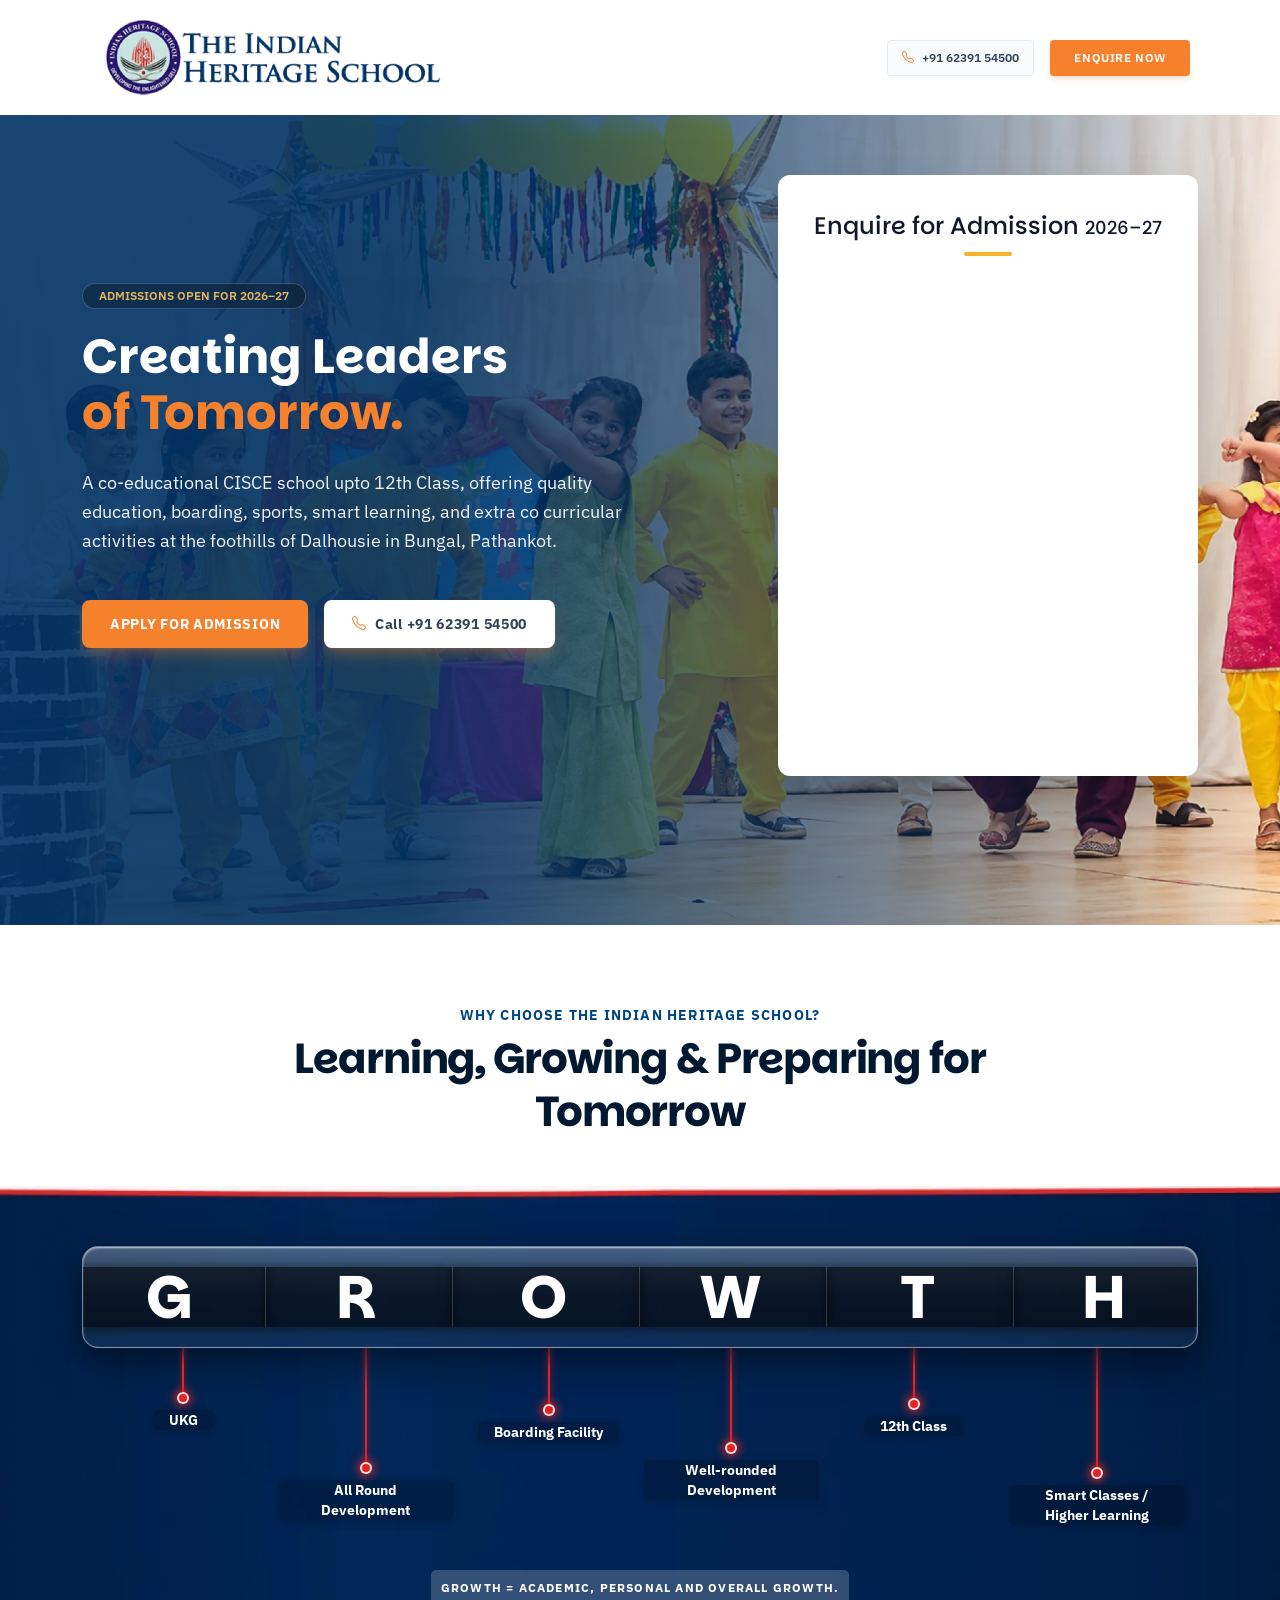
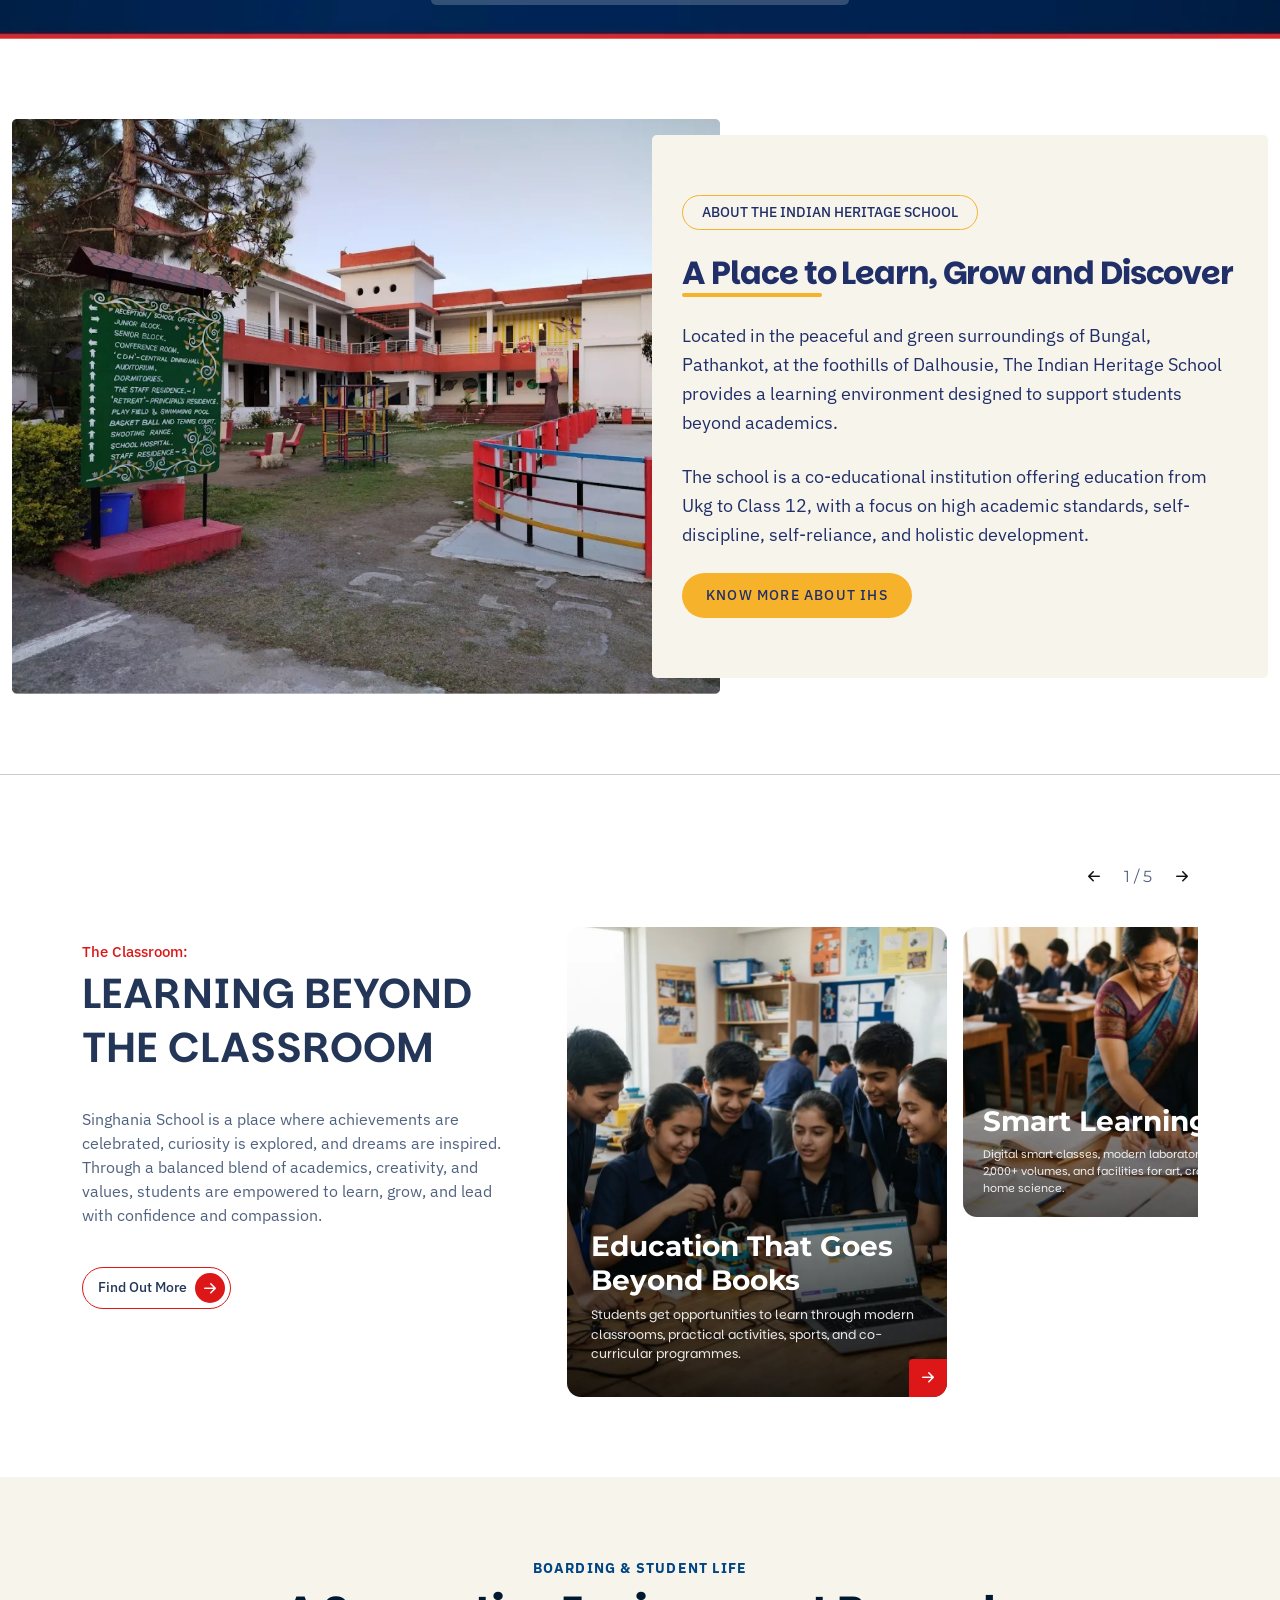
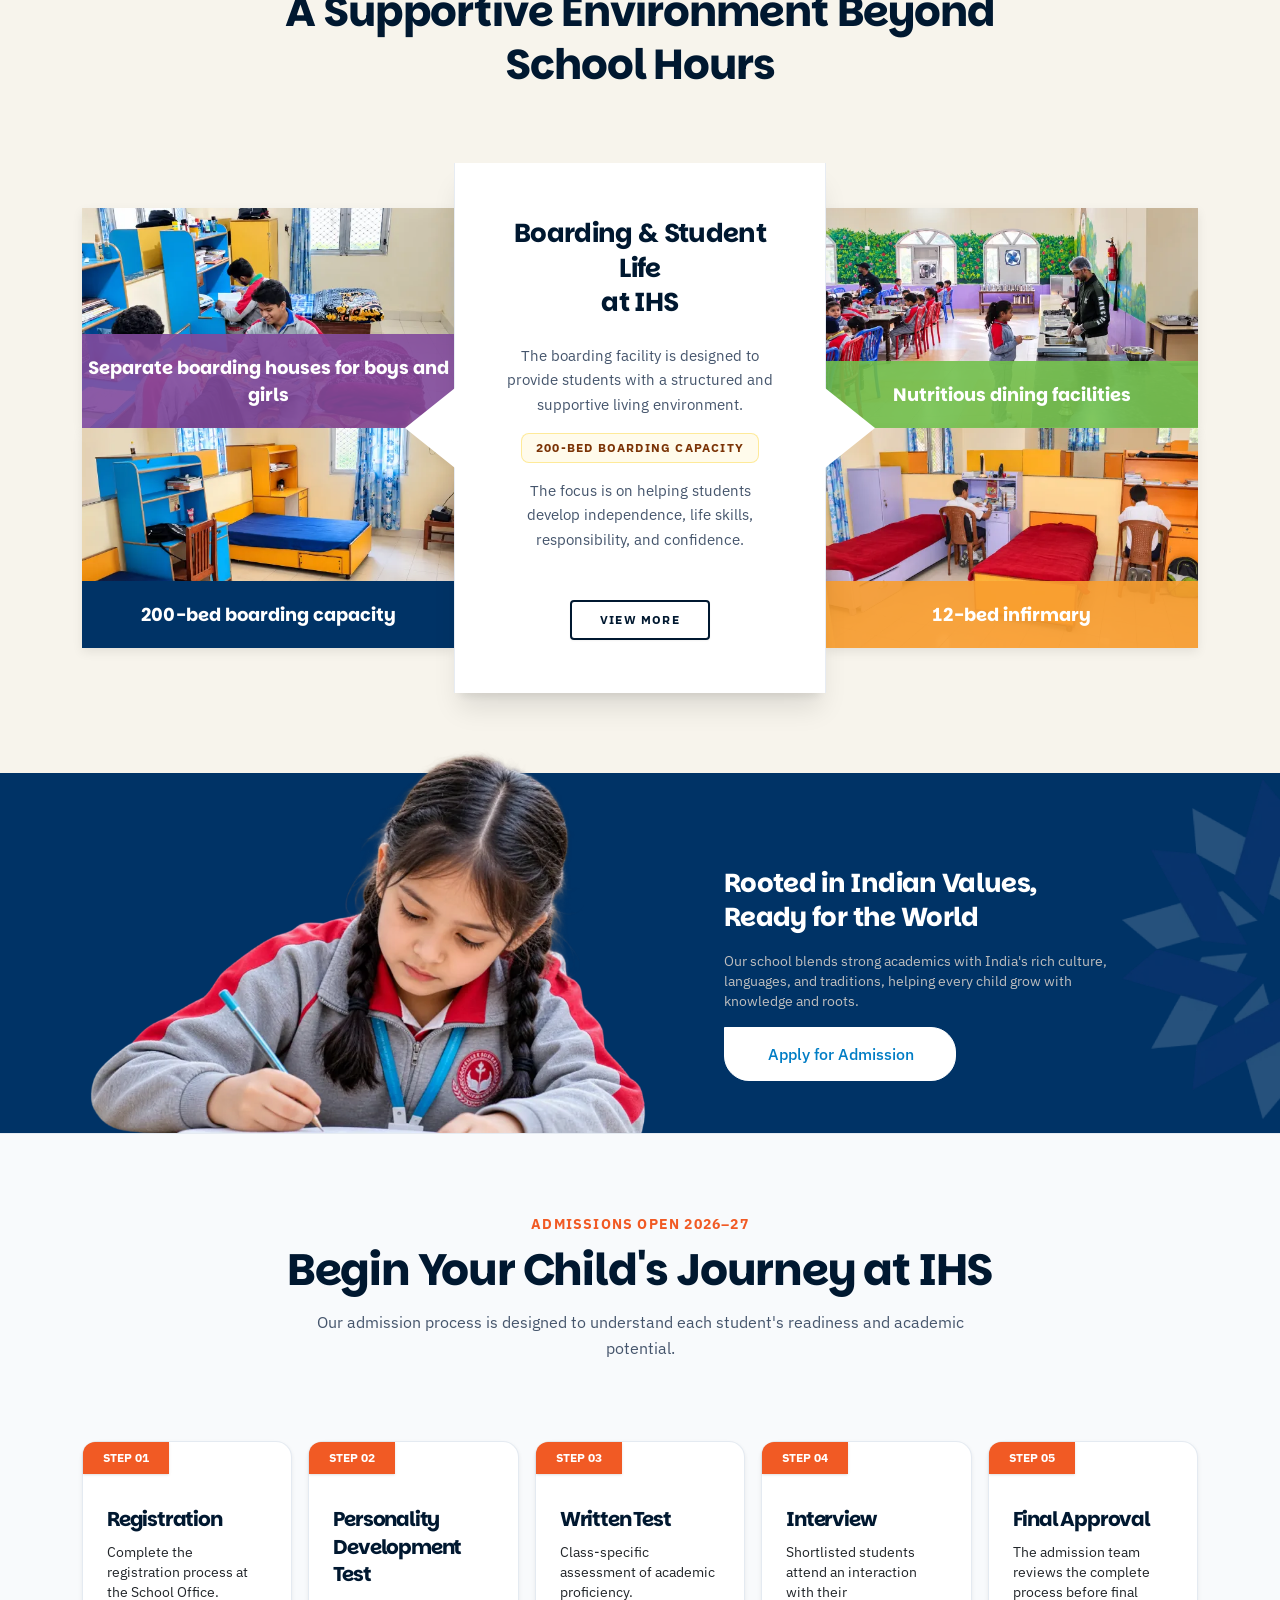
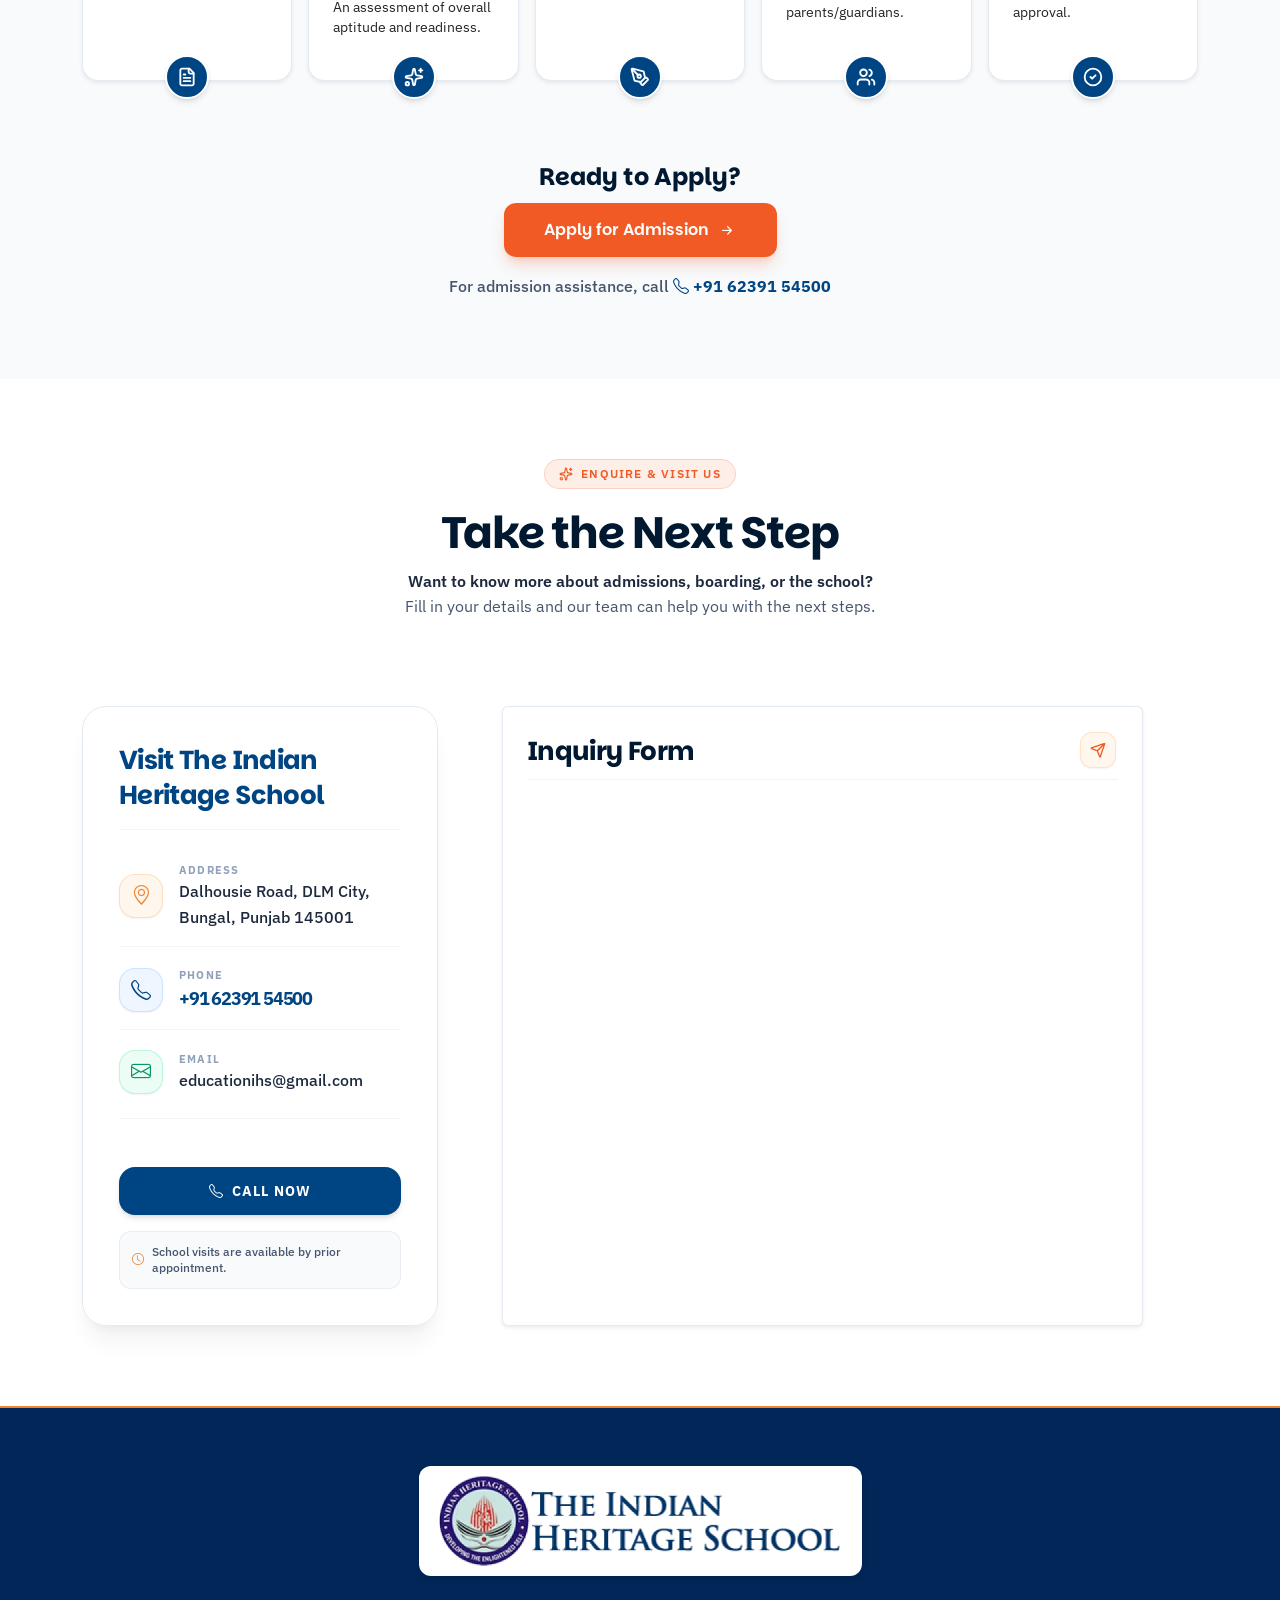
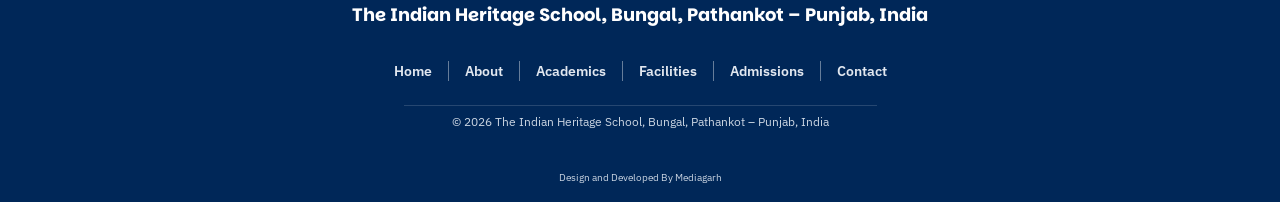
==== commit 9d23cda6: "edits" ====
--- a/index.html
+++ b/index.html
@@ -5,6 +5,7 @@
     <meta charset="UTF-8">
     <meta name="viewport" content="width=device-width, initial-scale=1.0">
     <title>Indian Heritage Landing Page</title>
+    <link rel="icon" type="image/webp" href="./images/image_3.webp">
     <link rel="preconnect" href="https://fonts.googleapis.com">
     <link rel="preconnect" href="https://fonts.gstatic.com" crossorigin>
     <link
@@ -94,14 +95,15 @@
                         </div>
                     </div>
                     <div class="col-md-6 col-12 d-flex align-items-center justify-content-end">
-                        <div id="#admission-form"
-                            class="form-container bg-white d-flex flex-column align-items-center justify-content-center gap-3 gap-md-4 wow animate__animated animate__fadeInRight">
+                        <div id="admission-form"
+                            class="form-container bg-white d-flex flex-column align-items-center justify-content-center wow animate__animated animate__fadeInRight">
                             <div
-                                class="d-flex flex-column gap-2 align-items-center justify-content-center text-form font-parkinsans fw-bold ">
+                                class="d-flex flex-column align-items-center justify-content-center text-form font-parkinsans fw-bold">
                                 <h2 class="form-head">Enquire for Admission <span class="form-fs">2026–27</span></h2>
                                 <span class="bg-sixth form-span"></span>
                             </div>
-                            <form></form>
+                            <!-- Class name use karein -->
+                            <div class="crm-form-container-48 w-100"></div>
                         </div>
                     </div>
                 </div>
@@ -204,7 +206,7 @@
     <section
         class="container-fluid main-container-80 gap-md-40 gap-24 d-flex d-lg-none flex-column growth-container-sec h-100">
         <div class="container d-lg-none d-flex flex-column gap-4">
-            <div class="d-flex flex-column gap-2">
+            <div class="d-flex flex-column gap-2 border-left-red ">
                 <div class="gm-eyebrow text-red font-ibm text-uppercase fw-bold animate__animated animate__fadeIn">
                     WHY CHOOSE THE INDIAN HERITAGE
                     SCHOOL?
@@ -782,17 +784,24 @@
                         </div>
                     </div>
                     <div class="col-12 col-md-7">
-                        <div class="contact-right-card h-100 wow animate__animated animate__fadeInRight">
-                            <div class="d-flex align-items-center justify-content-between contact-form-head">
-                                <h2 class=" heading-contact-form fw-bold pb-3 border-0 mb-0">Inquiry Form</h2>
-                                <div class="">
-                                    <img src="./images/Container.png" alt="">
-                                </div>
-                            </div>
-                        </div>
-                    </div>
-                </div>
-            </div>
+                        <div
+                            class="contact-right-card h-100 bg-white p-4 rounded shadow-sm d-flex flex-column wow animate__animated animate__fadeInRight">
+                            <!-- Header Section -->
+                            <div class="d-flex align-items-center justify-content-between contact-form-head mb-3 pb-2">
+                                <h2 class="heading-contact-form fw-bold mb-0">Inquiry Form</h2>
+                                <div class="contact-head-img">
+                                    <img src="./images/Container.png" alt="Icon" class="img-fluid"
+                                        style="max-height: 40px;">
+                                </div>
+                            </div>
+
+                            <!-- Class name use karein -->
+                            <div class="crm-form-container-48 w-100 flex-grow-1"></div>
+                        </div>
+                    </div>
+                </div>
+            </div>
+        </div>
         </div>
     </section>
     <!-- Footer -->
@@ -950,6 +959,49 @@
             refresh();
         })();
     </script>
+    <script>
+        (function () {
+            // Query all containers with class 'crm-form-container-48'
+            var containers = document.querySelectorAll('.crm-form-container-48');
+
+            if (containers.length > 0) {
+                var baseUrl = 'http://crm.mediagarh.com/CRM/forms/public/48';
+                var currentUrl = window.location.href;
+                var iframeSrc = baseUrl + '?embed=1&landing_url=' + encodeURIComponent(currentUrl);
+
+                containers.forEach(function (container, index) {
+                    var iframe = document.createElement('iframe');
+                    iframe.id = 'crm-form-48-' + index; // Unique ID for each iframe
+                    iframe.className = 'crm-iframe-instance';
+                    iframe.src = iframeSrc;
+                    iframe.width = '100%';
+                    iframe.height = '100%';
+                    iframe.style.minHeight = '480px';
+                    iframe.style.maxHeight = '600px';
+                    iframe.frameBorder = '0';
+                    iframe.style.border = '0';
+                    iframe.style.background = 'transparent';
+
+                    /* Scrolling settings */
+                    iframe.style.overflowX = 'hidden';
+                    iframe.style.overflowY = 'auto';
+                    iframe.setAttribute('scrolling', 'yes');
+
+                    container.appendChild(iframe);
+                });
+            }
+        })();
+
+        /* PostMessage listener to resize all iframe instances */
+        window.addEventListener('message', function (e) {
+            if (e.data && e.data.height) {
+                var iframes = document.querySelectorAll('.crm-iframe-instance');
+                iframes.forEach(function (iframe) {
+                    iframe.style.height = e.data.height + 'px';
+                });
+            }
+        });
+    </script>
 </body>
 
 </html>
--- a/css/style.css
+++ b/css/style.css
@@ -244,6 +244,12 @@
     transform: translateY(-2px);
 }
 
+.cta-btn:hover {
+    transform: translateY(-2px);
+    box-shadow: 0 8px 20px rgba(0, 0, 0, 0.2);
+    color: #002758 !important;
+}
+
 .btn-apply:active,
 .admission-btn:active {
     transform: translateY(0);
@@ -258,8 +264,8 @@
 
 .hero-container {
     background: linear-gradient(90deg, rgba(0, 51, 102, 0.90) 32%, rgba(0, 51, 102, 0.50) 70.88%, rgba(0, 51, 102, 0.00) 100%);
-    min-height: 85vh;
-    padding: 140px 0 80px 0;
+    min-height: 90vh;
+    padding: 60px 0 80px 0;
 }
 
 .hero-btns {
@@ -444,8 +450,7 @@
 
 .border-bottom-form,
 .contact-info-head,
-.contact-form-head,
-.heading-contact-form {
+.contact-form-head {
     border-bottom: 1px solid #F1F5F9;
 }
 
@@ -1058,6 +1063,13 @@
     aspect-ratio: 556/385;
 }
 
+.border-left-red {
+    border-left: 4px solid #d9534f;
+    /* Apne theme ka red color code dalen */
+    padding-left: 15px;
+    /* Line aur text ke bich space ke liye */
+}
+
 @media (min-height:768px) {
 
     .bg-cta {
@@ -1181,7 +1193,7 @@
     }
 
     .bg-cta {
-        height: 500px;
+        height: 550px;
     }
 
     /* Image Container ko fixed proportional height provide karta hai */
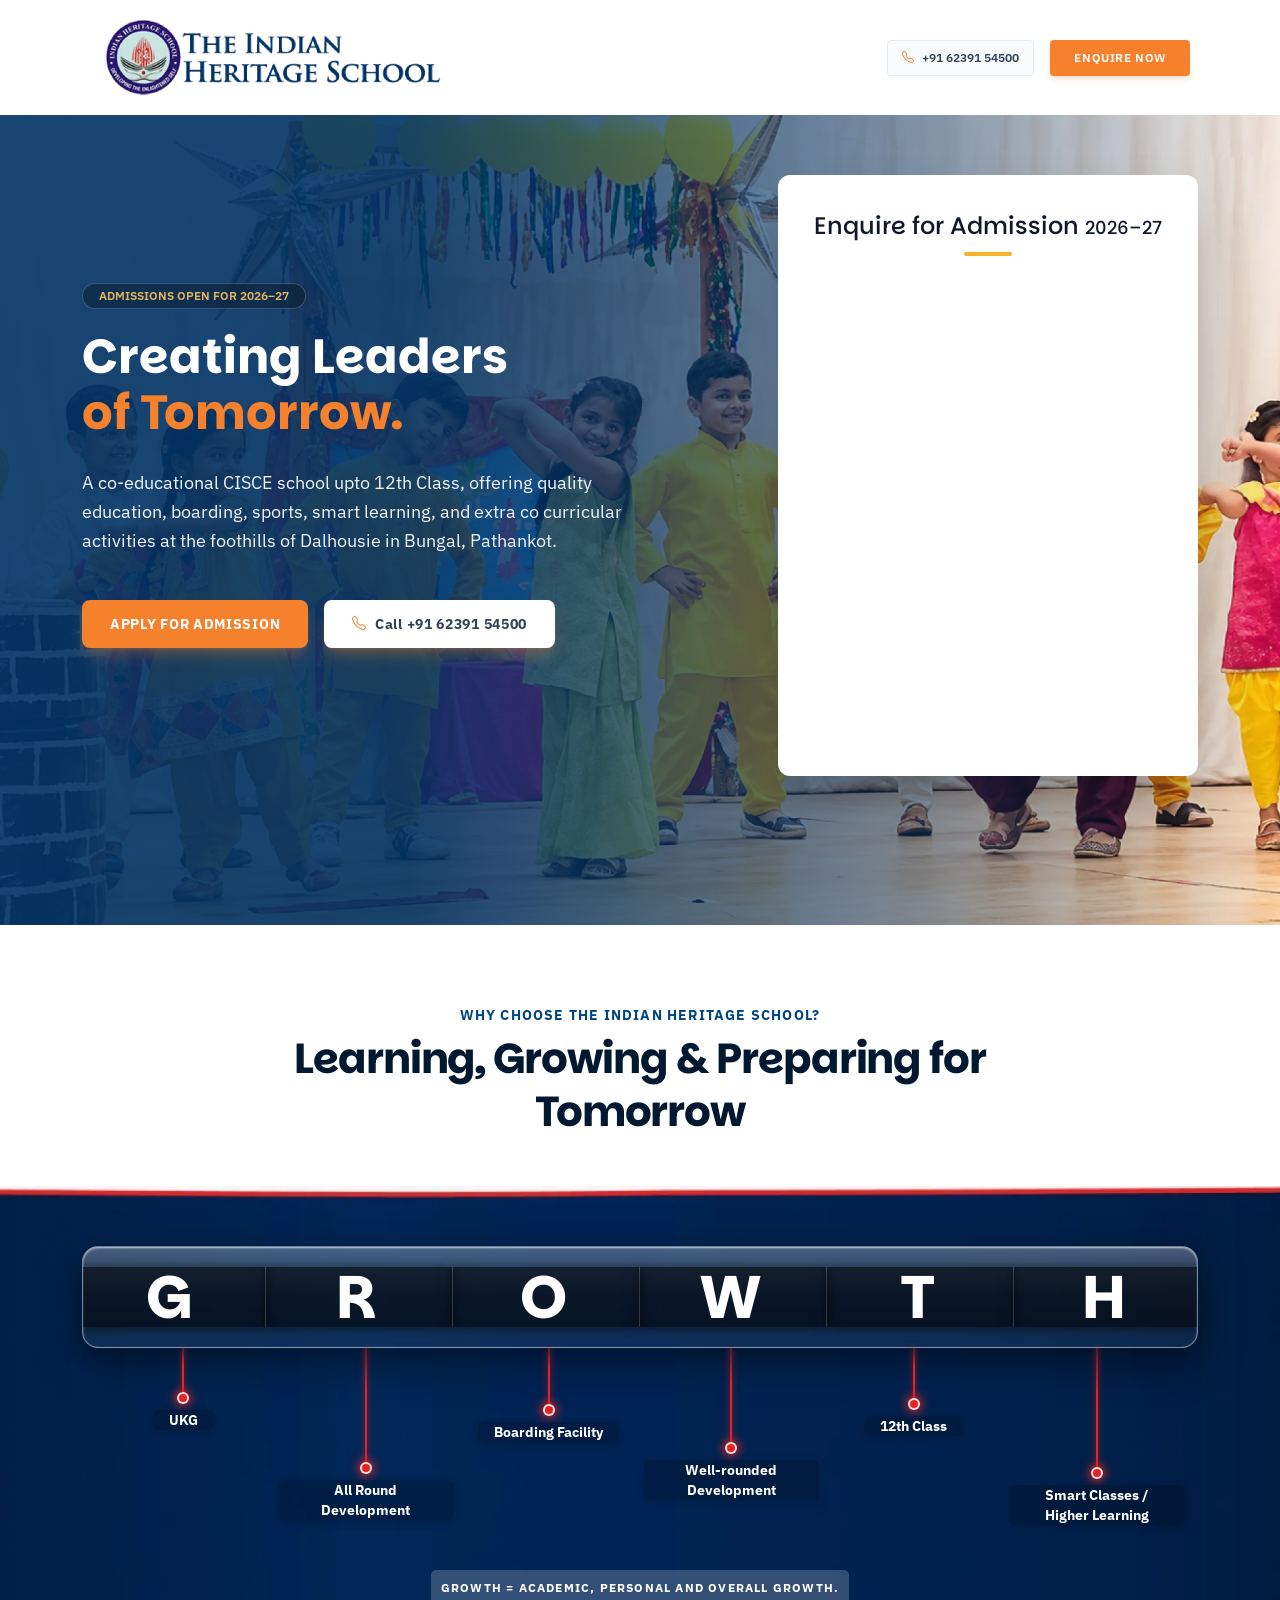
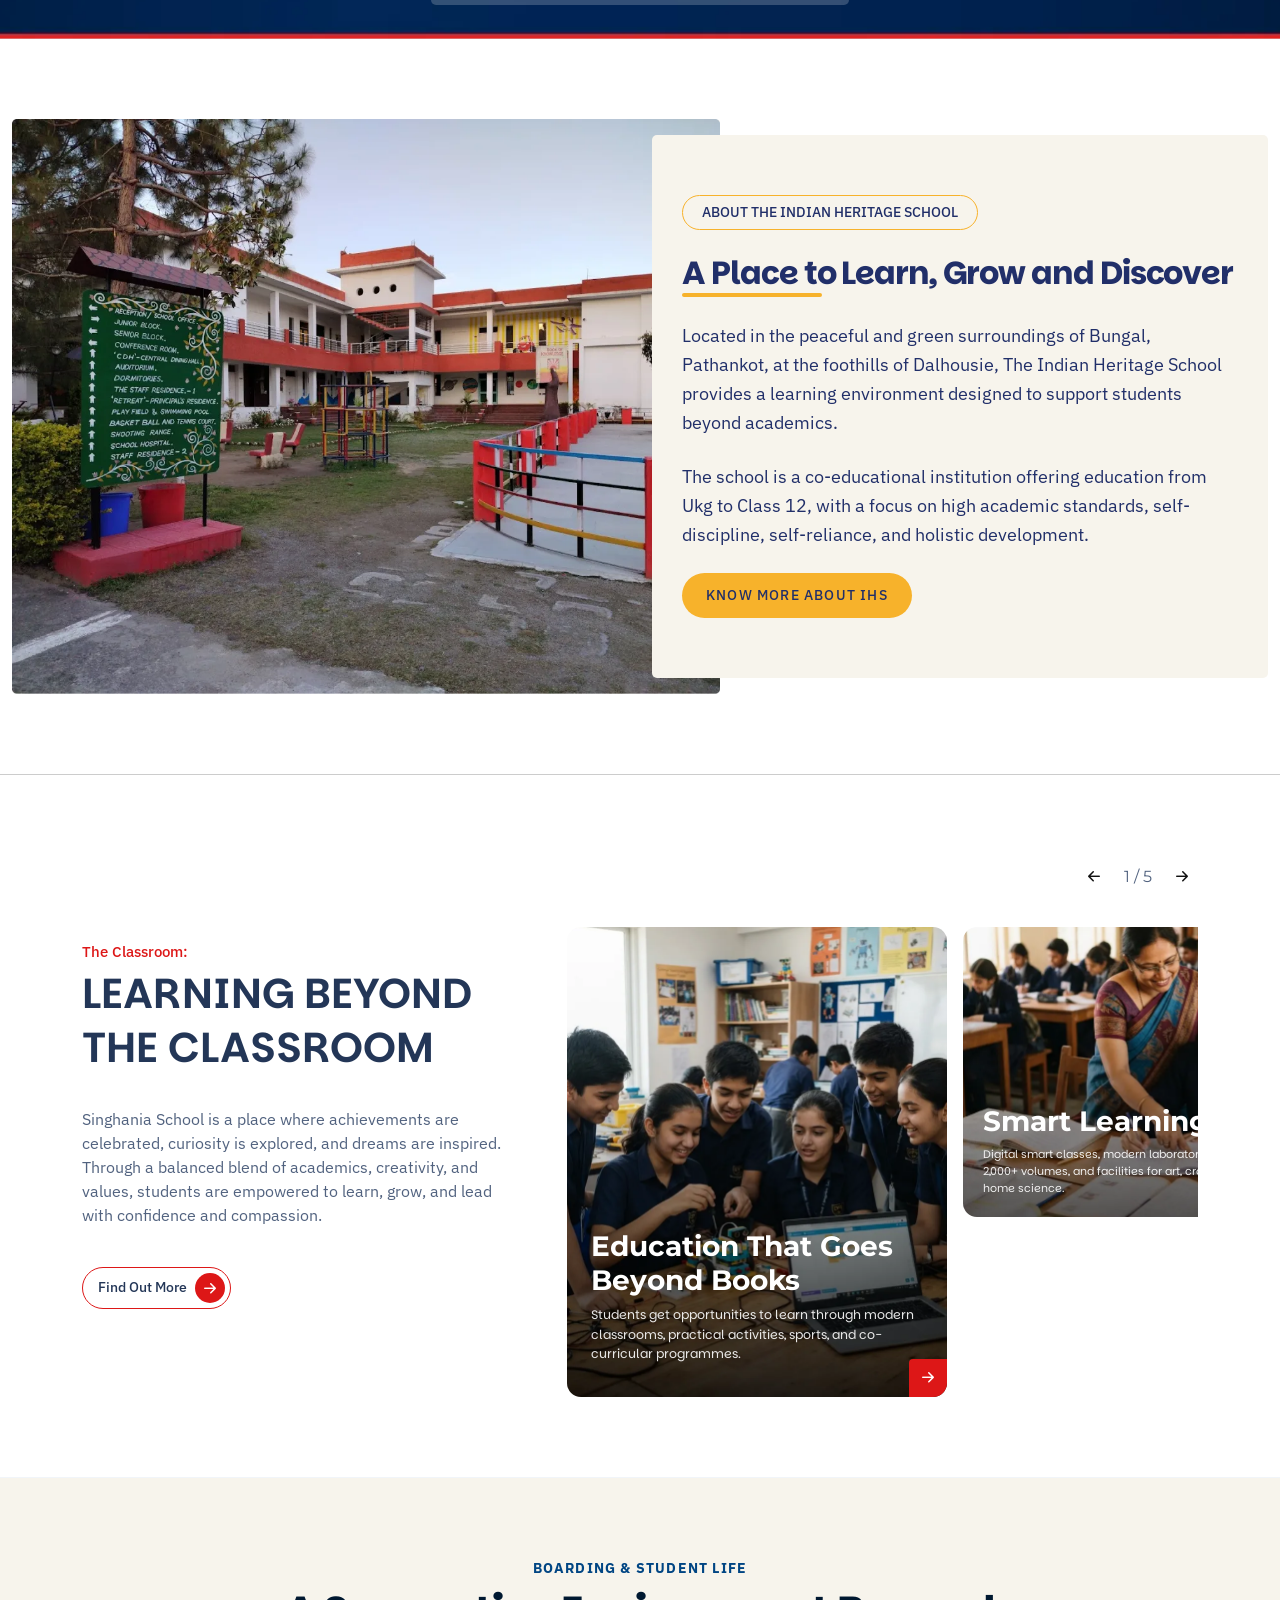
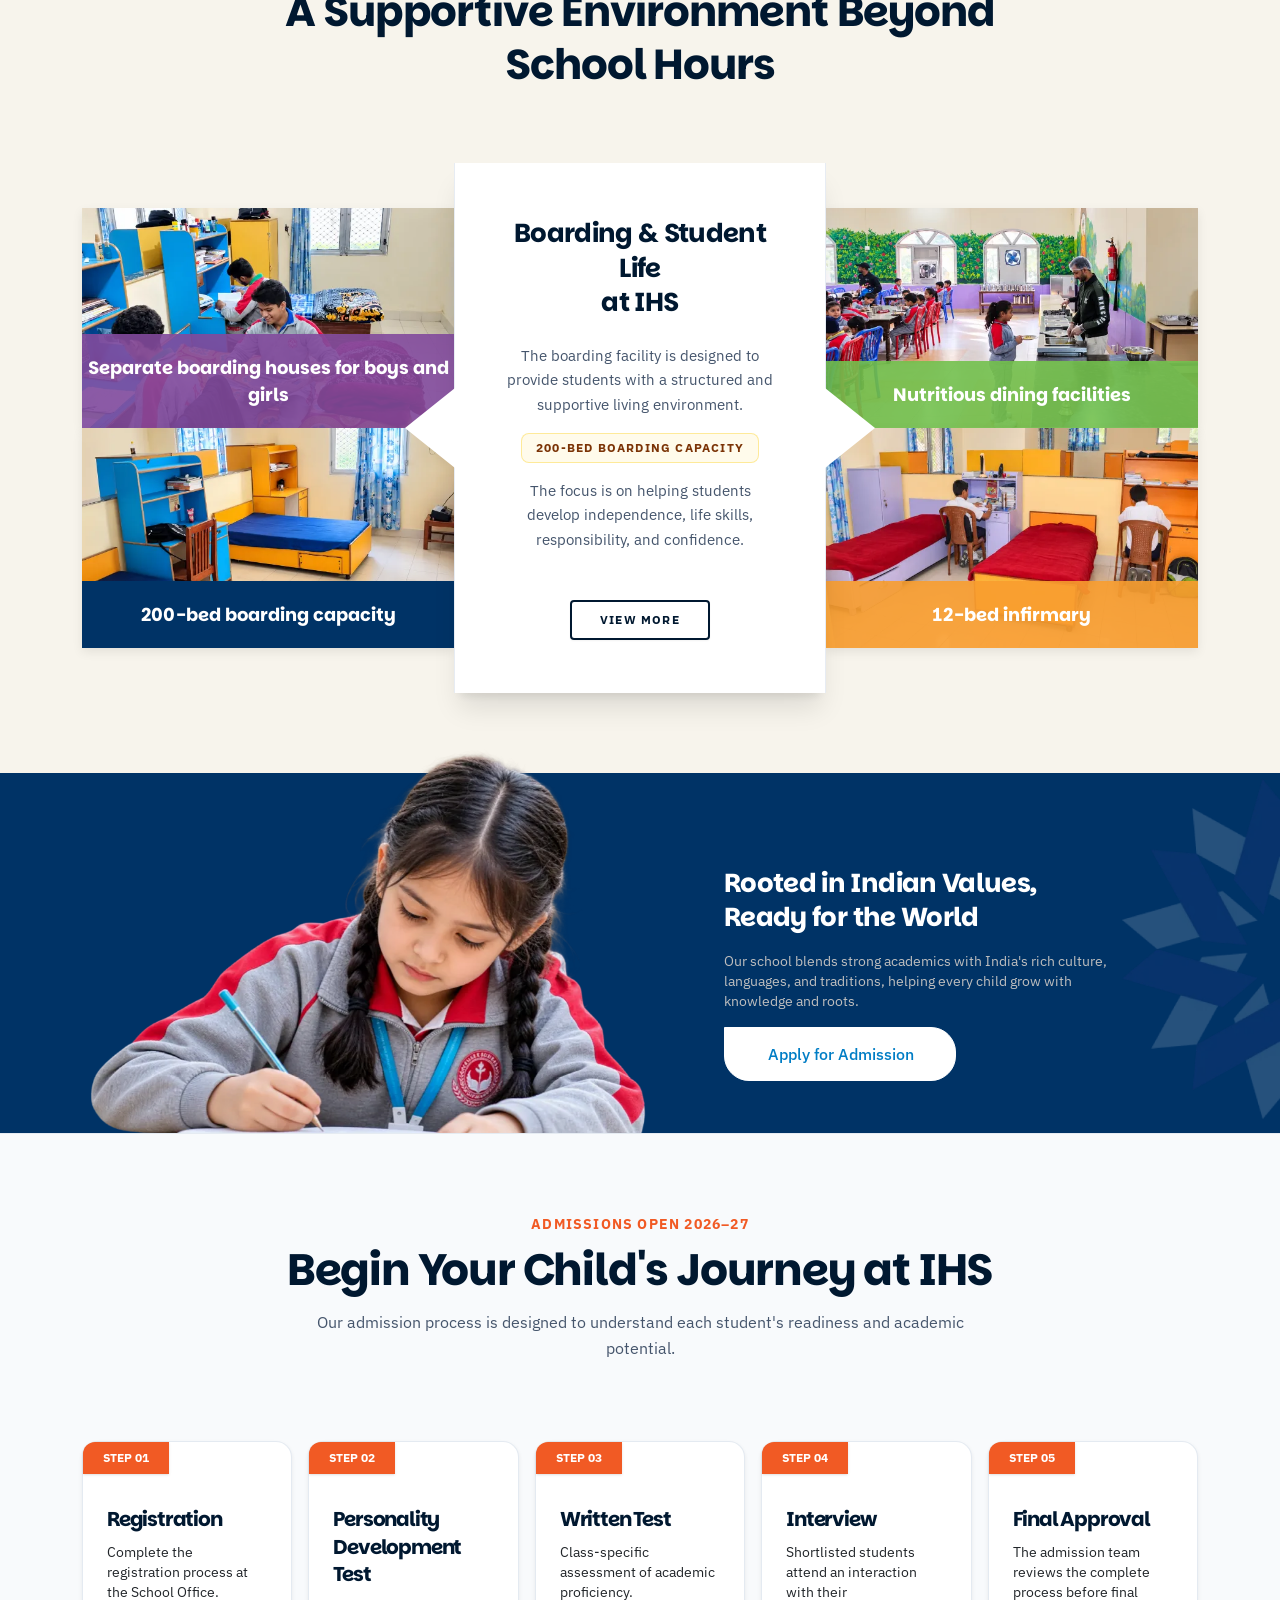
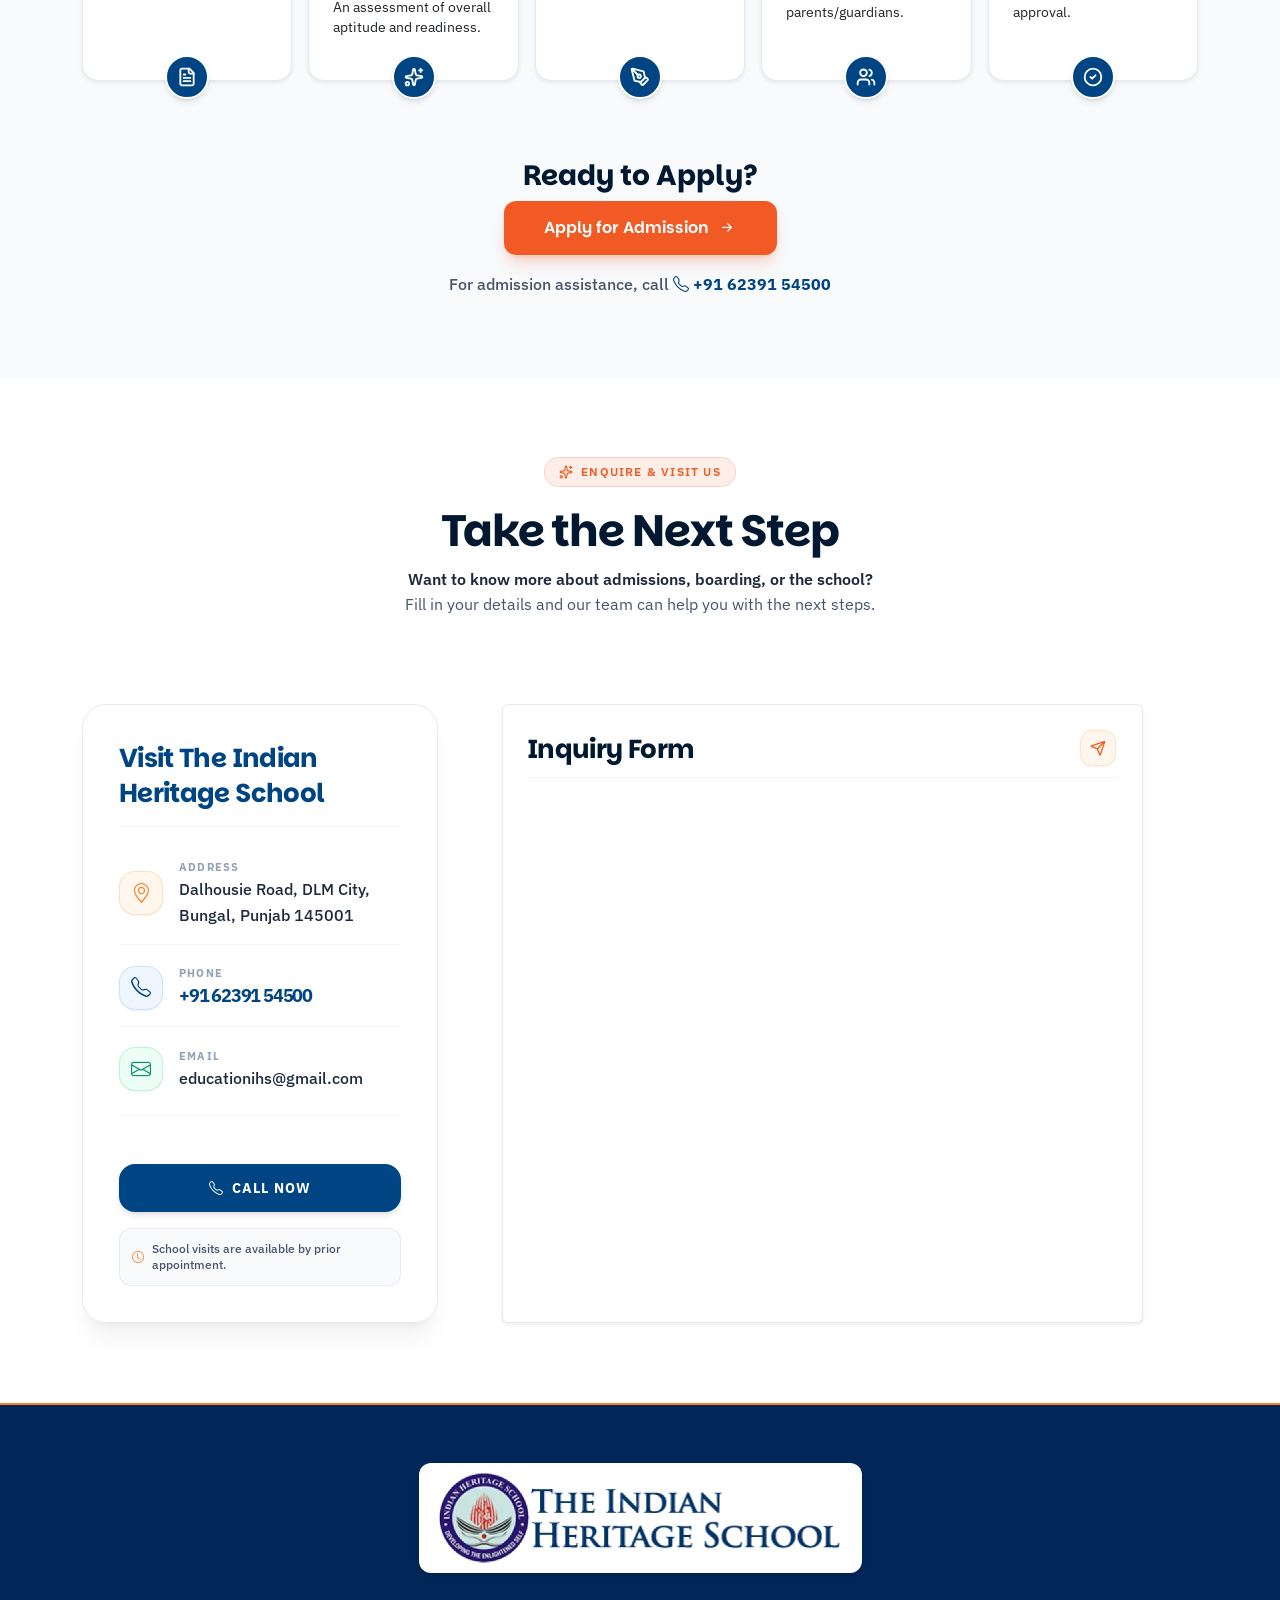
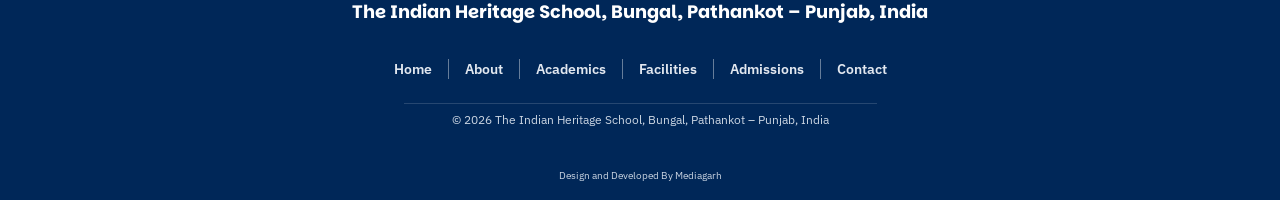
==== commit 3b4b2449: "edits" ====
--- a/index.html
+++ b/index.html
@@ -312,21 +312,21 @@
     <section class="main-container-80" id="facilities">
         <div class="container">
             <div class="row g-4 g-lg-5 align-items-center">
-                <div class="col-lg-5 animate__animated animate__fadeInLeft">
+                <div class="col-lg-5 wow animate__animated ">
                     <div class="d-flex flex-column gap-2 gap-md-4">
-                        <div class="d-flex flex-column gap-2">
+                        <div class="d-flex flex-column gap-2 wow animate__animated animate__fadeInUp">
                             <div class="lbc-eyebrow font-ibm fw-medium">The Classroom:</div>
                             <h2 class="lbc-title font-parkinsans fw-semibold text-uppercase">LEARNING BEYOND
                                 THE CLASSROOM
                             </h2>
                         </div>
-                        <p class="lbc-text font-ibm">
+                        <p class="lbc-text font-ibm wow animate__animated animate__fadeInUp">
                             Singhania School is a place where achievements are celebrated, curiosity is explored,
                             and dreams are inspired. Through a balanced blend of academics, creativity, and values,
                             students are empowered to learn, grow, and lead with confidence and compassion.
                         </p>
                         <a href="#admission-form"
-                            class="lbc-btn bg-white fw-medium text-center font-ibm d-flex align-items-center justify-content-center gap-2 w-fit-content text-decoration-none">
+                            class="lbc-btn bg-white fw-medium text-center font-ibm d-flex align-items-center justify-content-center gap-2 w-fit-content text-decoration-none wow animate__animated animate__fadeInUp">
                             Find Out More
                             <span class="d-flex align-items-center justify-content-center">
                                 <i class="bi bi-arrow-right-short text-white"></i>
@@ -542,10 +542,13 @@
                     <div class="col-12 col-md-6 d-flex align-items-center justify-content-center  order-1 order-md-2">
                         <div class="d-flex flex-column  align-items-start cta-content max-w-450px w-100 p-4 p-md-auto">
                             <div class="d-flex flex-column gap-3">
-                                <h2 class="text-white font-parkinsans fw-bold cta-head mb-0">Rooted in Indian
+                                <h2
+                                    class="text-white font-parkinsans fw-bold cta-head mb-0 wow animate__animated animate__fadeInUp">
+                                    Rooted in Indian
                                     Values,<br />
                                     Ready for the World</h2>
-                                <p class="text-ctapara ctapara font-ibm ">Our school blends strong academics with
+                                <p class="text-ctapara ctapara font-ibm wow animate__animated animate__fadeInUp ">Our
+                                    school blends strong academics with
                                     India's
                                     rich
                                     culture,
@@ -553,7 +556,7 @@
                                     helping every child grow with knowledge and roots.</p>
                             </div>
                             <a href="#admission-form"
-                                class="cta-btn text-ctabtn bg-white text-center font-ibm fw-medium d-flex align-items-center justify-content-center w-fit-content text-decoration-none">Apply
+                                class=" wow animate__animated animate__fadeInUp cta-btn text-ctabtn bg-white text-center font-ibm fw-medium d-flex align-items-center justify-content-center w-fit-content text-decoration-none">Apply
                                 for
                                 Admission</a>
                         </div>
@@ -570,15 +573,18 @@
                     <div class="col-12">
                         <div class="d-flex flex-column align-items-center justify-content-center text-center gap-2">
                             <span
-                                class="text-center font-ibm ls-1 text-uppercase fw-bold text-contact journey-span">ADMISSIONS
+                                class="text-center font-ibm ls-1 text-uppercase fw-bold text-contact journey-span wow animate__animated animate__fadeInUp">ADMISSIONS
                                 OPEN
                                 2026–27</span>
-                            <h2 class="black-shad-color text-center font-parkinsans fw-bold ls--1 journey-head mb-1">
+                            <h2
+                                class="black-shad-color text-center font-parkinsans fw-bold ls--1 journey-head mb-1 wow animate__animated animate__fadeInUp">
                                 Begin
                                 Your Child's
                                 Journey at IHS
                             </h2>
-                            <p class="grey-shad-color text-center font-ibm journey-para max-w-700 mx-auto">Our admission
+                            <p
+                                class="grey-shad-color text-center font-ibm journey-para max-w-700 mx-auto wow animate__animated animate__fadeInUp">
+                                Our admission
                                 process is
                                 designed to
                                 understand each student's
@@ -684,12 +690,16 @@
                 </div>
                 <div class="row">
                     <div class="d-flex flex-column align-items-center justify-content-center">
-                        <h3 class="black-shad-color text-center font-parkinsans fw-bold journey-subhead">Ready to Apply?
+                        <h3
+                            class="black-shad-color text-center font-parkinsans fw-bold journey-subheadwow animate__animated animate__fadeInUp ">
+                            Ready to Apply?
                         </h3>
-                        <a class="text-white text-center font-parkinsans fw-semibold ls-0\5 bg-contact admission-btn text-decoration-none d-flex justify-content-center align-items-center gap-2 mb-3"
+                        <a class="wow animate__animated animate__fadeInUp text-white text-center font-parkinsans fw-semibold ls-0\5 bg-contact admission-btn text-decoration-none d-flex justify-content-center align-items-center gap-2 mb-3"
                             href="#admission-form">Apply for
                             Admission<i class="bi bi-arrow-right-short "></i></a>
-                        <div class="grey-shad-color text-center font-ibm journey-para d-flex gap-1 fw-medium">For
+                        <div
+                            class="wow animate__animated animate__fadeInUp grey-shad-color text-center font-ibm journey-para d-flex gap-1 fw-medium">
+                            For
                             admission
                             assistance, call <i class="bi bi-telephone text-quinary fe-bold"></i><a
                                 href="tel:+916239154500" class="text-quinary text-decoration-none fw-bold">+91
--- a/css/style.css
+++ b/css/style.css
@@ -1192,9 +1192,11 @@
         line-height: 30px;
     }
 
-    .bg-cta {
-        height: 550px;
-    }
+    .bg-cta,
+    .bg-cta .container .row {
+        height: 100%;
+    }
+
 
     /* Image Container ko fixed proportional height provide karta hai */
     .cta-container-img {
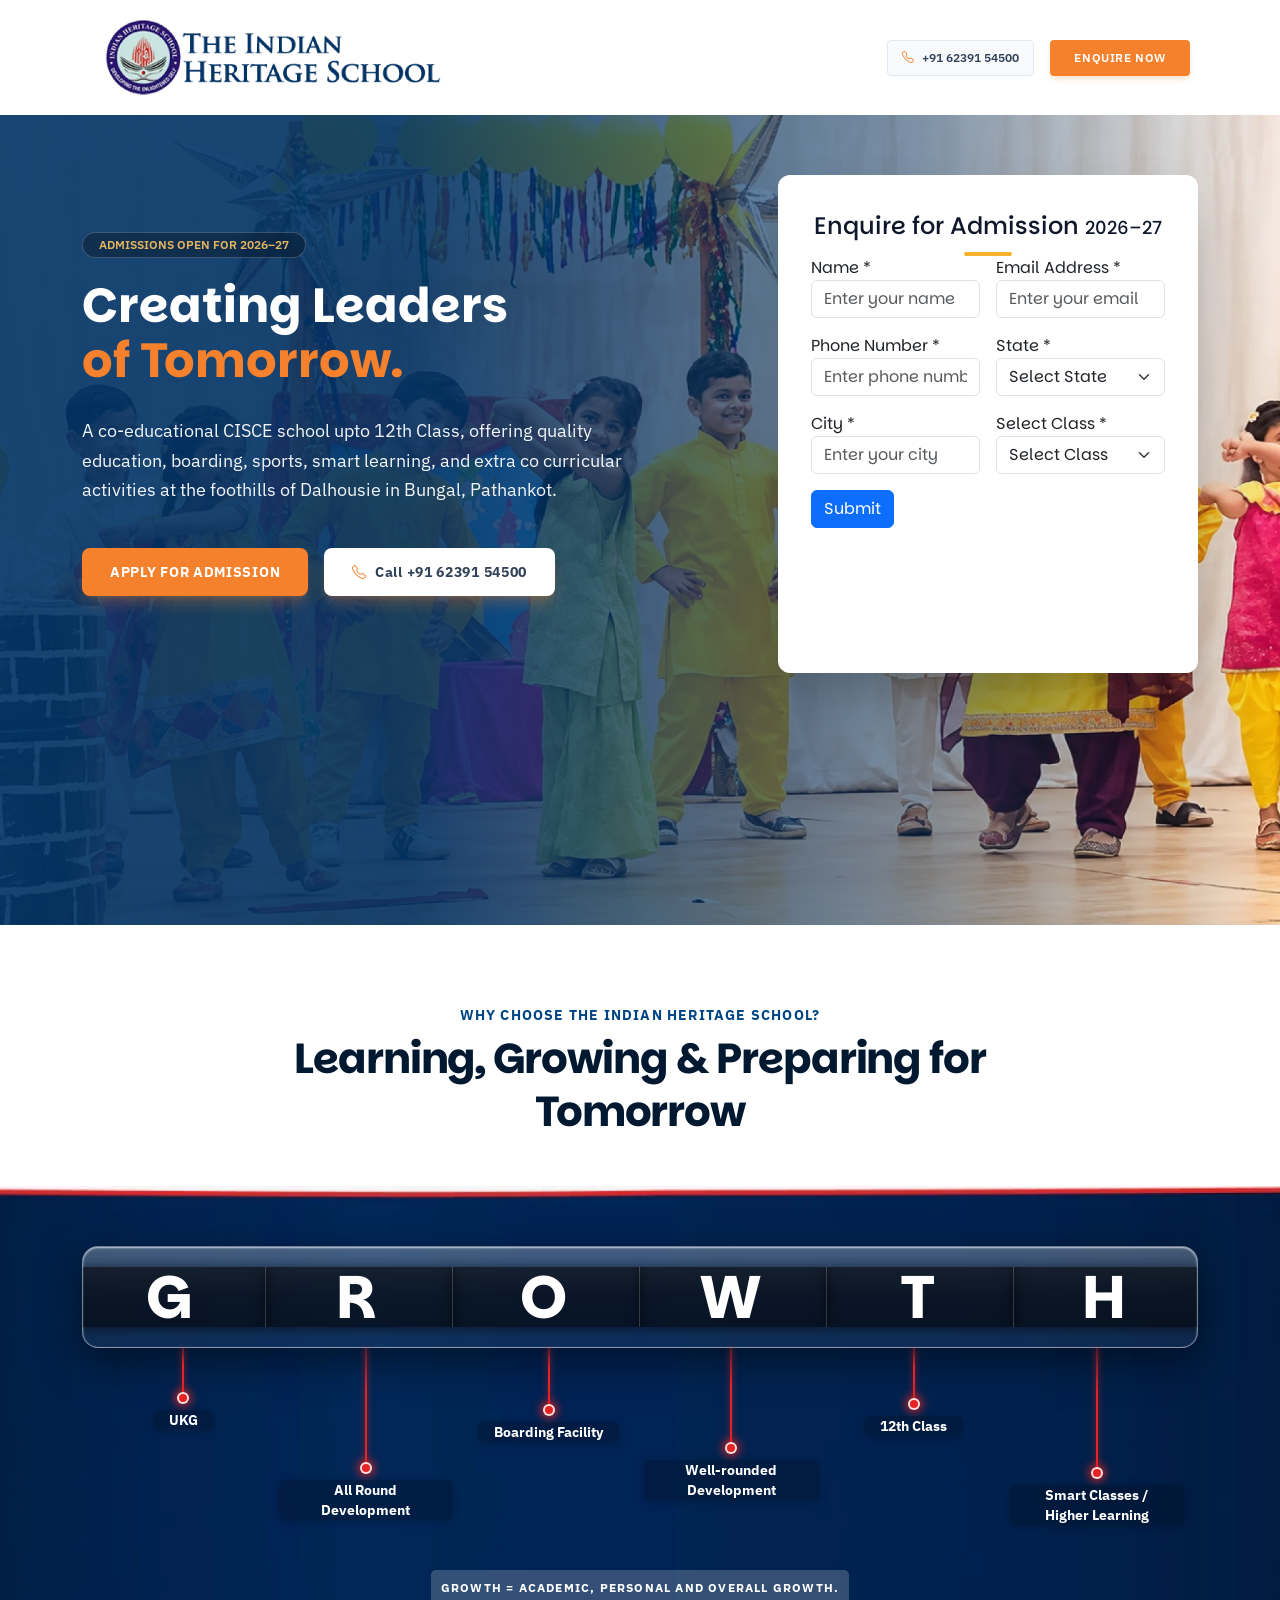
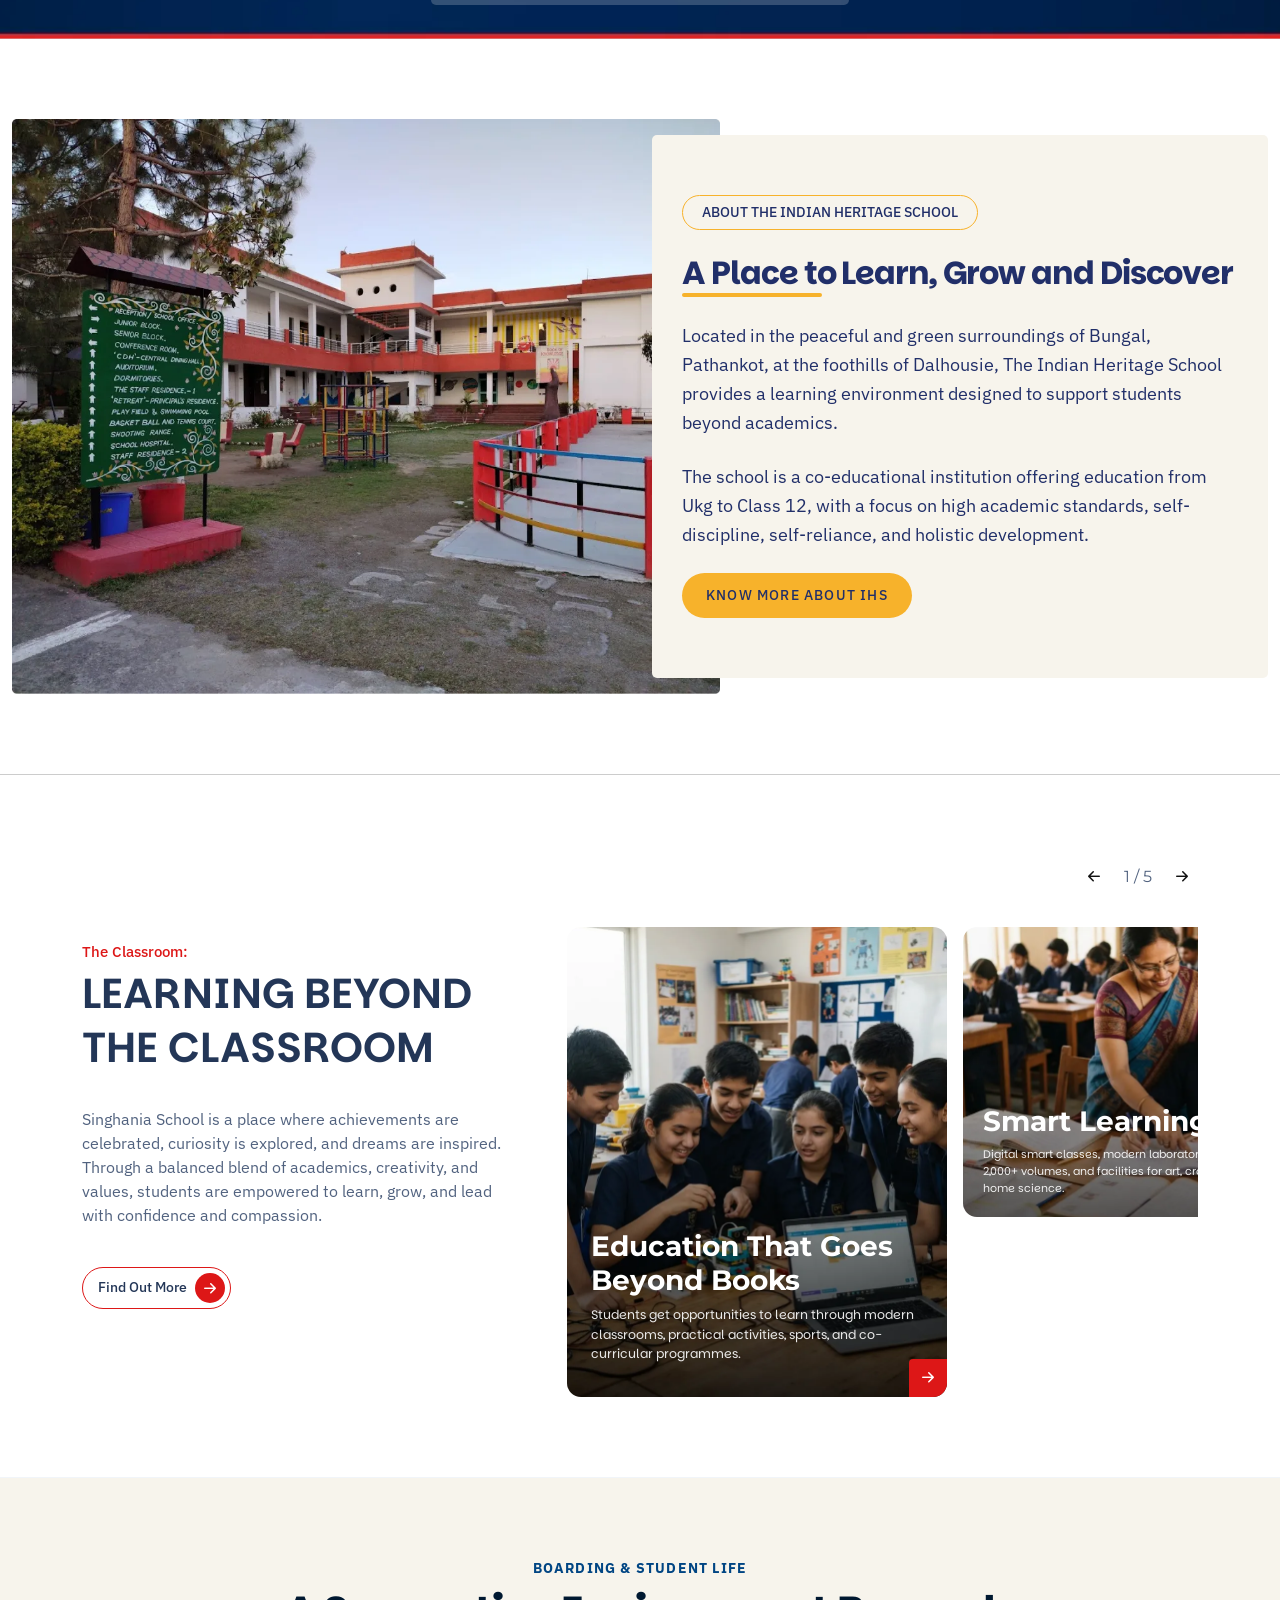
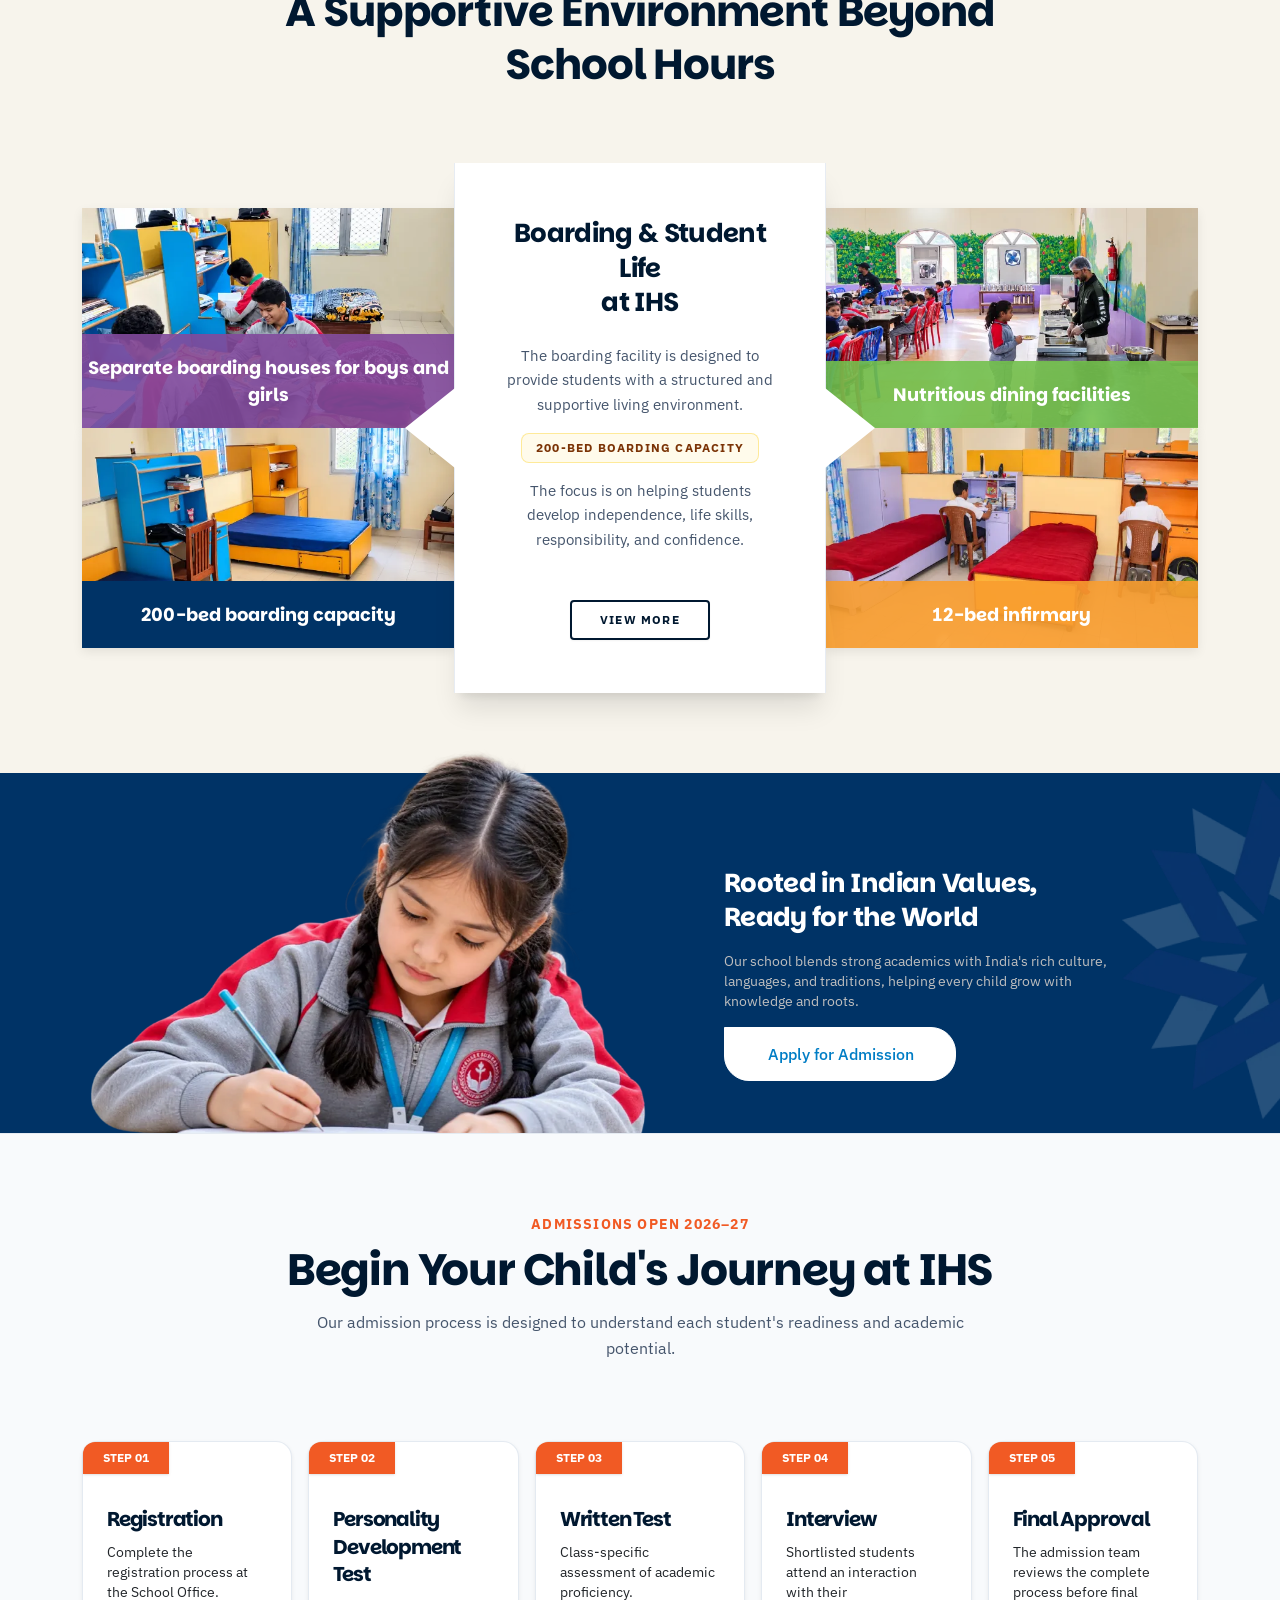
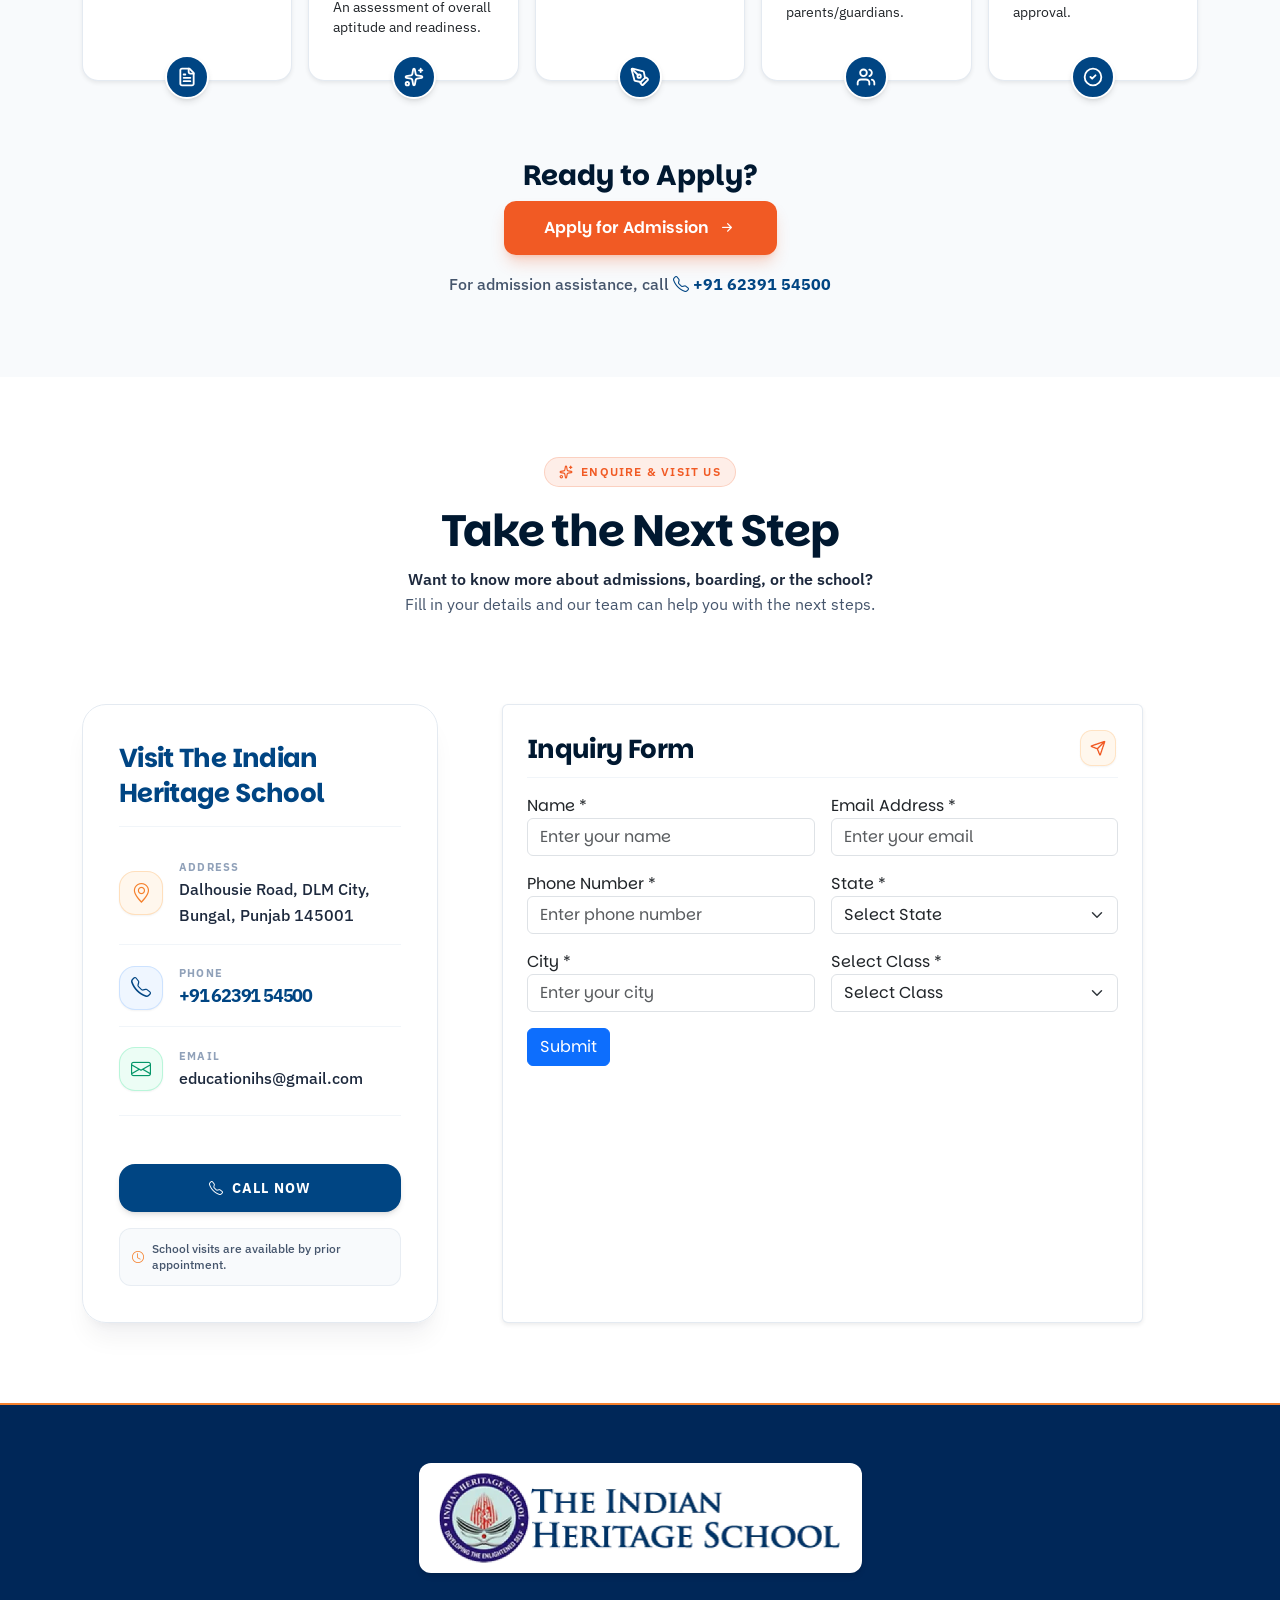
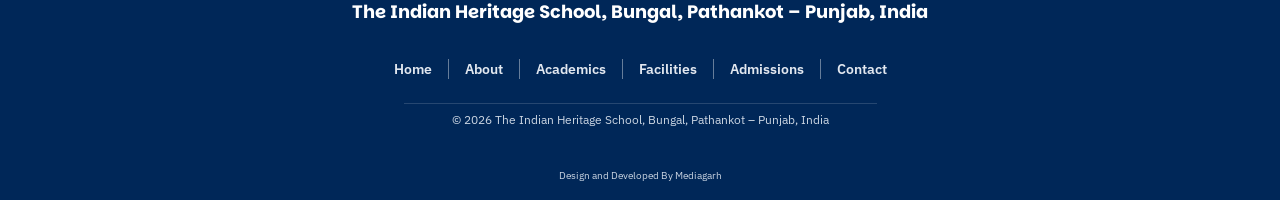
==== commit 88522964: "updates" ====
--- a/index.html
+++ b/index.html
@@ -15,16 +15,30 @@
         integrity="sha384-sRIl4kxILFvY47J16cr9ZwB07vP4J8+LH7qKQnuqkuIAvNWLzeN8tE5YBujZqJLB" crossorigin="anonymous">
     <link rel="stylesheet" href="https://cdn.jsdelivr.net/npm/bootstrap-icons@1.11.3/font/bootstrap-icons.min.css">
     <link rel="stylesheet" href="https://cdnjs.cloudflare.com/ajax/libs/animate.css/4.1.1/animate.min.css" />
-    <link rel="stylesheet" href="/css/style.css">
+    <link rel="stylesheet" href="css/style.css">
+    <!-- Google Tag Manager -->
+    <script>(function (w, d, s, l, i) {
+            w[l] = w[l] || []; w[l].push({
+                'gtm.start':
+                    new Date().getTime(), event: 'gtm.js'
+            }); var f = d.getElementsByTagName(s)[0],
+                j = d.createElement(s), dl = l != 'dataLayer' ? '&l=' + l : ''; j.async = true; j.src =
+                    'https://www.googletagmanager.com/gtm.js?id=' + i + dl; f.parentNode.insertBefore(j, f);
+        })(window, document, 'script', 'dataLayer', 'GTM-NF3LC2P6');</script>
+    <!-- End Google Tag Manager -->
 </head>
 
 <body>
+    <!-- Google Tag Manager (noscript) -->
+    <noscript><iframe src="https://www.googletagmanager.com/ns.html?id=GTM-NF3LC2P6" height="0" width="0"
+            style="display:none;visibility:hidden"></iframe></noscript>
+    <!-- End Google Tag Manager (noscript) -->
     <nav class="">
         <div class="container nav-container">
             <div class="row">
                 <div class="d-flex align-items-center justify-content-between">
                     <div class="nav-img">
-                        <img src="/images/image 8.webp" class="h-100 w-100 object-fit-contain" alt="Logo">
+                        <img src="images/image 8.webp" class="h-100 w-100 object-fit-contain" alt="Logo">
                     </div>
 
                     <div class="d-none d-md-flex gap-3 ">
@@ -103,7 +117,101 @@
                                 <span class="bg-sixth form-span"></span>
                             </div>
                             <!-- Class name use karein -->
-                            <div class="crm-form-container-48 w-100"></div>
+                            <div class="crm-form-container-48 w-100">
+
+                                <form id="crmLeadForm" class="crm-lead-form">
+
+                                    <div class="row g-3">
+
+                                        <!-- Name -->
+                                        <div class="col-md-6">
+                                            <label for="first_name">Name *</label>
+                                            <input type="text" id="first_name" name="first_name" class="form-control"
+                                                placeholder="Enter your name" required>
+                                        </div>
+
+                                        <!-- Email -->
+                                        <div class="col-md-6">
+                                            <label for="email">Email Address *</label>
+                                            <input type="email" id="email" name="email" class="form-control"
+                                                placeholder="Enter your email" required>
+                                        </div>
+
+                                        <!-- Phone -->
+                                        <div class="col-md-6">
+                                            <label for="phone">Phone Number *</label>
+                                            <input type="tel" id="phone" name="phone" class="form-control"
+                                                placeholder="Enter phone number" maxlength="10" required>
+                                        </div>
+
+                                        <!-- State -->
+                                        <div class="col-md-6">
+                                            <label for="state">State *</label>
+                                            <select id="state" name="state" class="form-select" required>
+                                                <option value="">Select State</option>
+                                                <option value="Delhi">Delhi</option>
+                                                <option value="Haryana">Haryana</option>
+                                                <option value="Himachal Pradesh">Himachal Pradesh</option>
+                                                <option value="Maharashtra">Maharashtra</option>
+                                                <option value="Punjab">Punjab</option>
+                                                <option value="Rajasthan">Rajasthan</option>
+                                                <option value="Uttar Pradesh">Uttar Pradesh</option>
+                                                <option value="Uttarakhand">Uttarakhand</option>
+                                                <option value="Gujarat">Gujarat</option>
+                                                <option value="Madhya Pradesh">Madhya Pradesh</option>
+                                                <option value="Bihar">Bihar</option>
+                                                <option value="Jharkhand">Jharkhand</option>
+                                                <option value="Other">Other</option>
+                                            </select>
+                                        </div>
+
+                                        <!-- City -->
+                                        <div class="col-md-6">
+                                            <label for="city">City *</label>
+                                            <input type="text" id="city" name="city" class="form-control"
+                                                placeholder="Enter your city" required>
+                                        </div>
+
+                                        <!-- Class -->
+                                        <div class="col-md-6">
+                                            <label for="course">Select Class *</label>
+                                            <select id="course" name="course" class="form-select" required>
+                                                <option value="">Select Class</option>
+                                                <option value="Nursery">Nursery</option>
+                                                <option value="LKG">LKG</option>
+                                                <option value="UKG">UKG</option>
+                                                <option value="Class 1">Class 1</option>
+                                                <option value="Class 2">Class 2</option>
+                                                <option value="Class 3">Class 3</option>
+                                                <option value="Class 4">Class 4</option>
+                                                <option value="Class 5">Class 5</option>
+                                                <option value="Class 6">Class 6</option>
+                                                <option value="Class 7">Class 7</option>
+                                                <option value="Class 8">Class 8</option>
+                                                <option value="Class 9">Class 9</option>
+                                                <option value="Class 10">Class 10</option>
+                                                <option value="Class 11">Class 11</option>
+                                                <option value="Class 12">Class 12</option>
+                                            </select>
+                                        </div>
+
+                                        <!-- Submit -->
+                                        <div class="col-12">
+                                            <button type="submit" id="crmSubmitBtn" class="btn btn-primary">
+                                                Submit
+                                            </button>
+                                        </div>
+
+                                        <!-- Messages -->
+                                        <div class="col-12">
+                                            <div id="crmFormMessage"></div>
+                                        </div>
+
+                                    </div>
+
+                                </form>
+
+                            </div>
                         </div>
                     </div>
                 </div>
@@ -806,7 +914,101 @@
                             </div>
 
                             <!-- Class name use karein -->
-                            <div class="crm-form-container-48 w-100 flex-grow-1"></div>
+                            <div class="crm-form-container-48 w-100">
+
+                                <form id="crmLeadForm" class="crm-lead-form">
+
+                                    <div class="row g-3">
+
+                                        <!-- Name -->
+                                        <div class="col-md-6">
+                                            <label for="first_name">Name *</label>
+                                            <input type="text" id="first_name" name="first_name" class="form-control"
+                                                placeholder="Enter your name" required>
+                                        </div>
+
+                                        <!-- Email -->
+                                        <div class="col-md-6">
+                                            <label for="email">Email Address *</label>
+                                            <input type="email" id="email" name="email" class="form-control"
+                                                placeholder="Enter your email" required>
+                                        </div>
+
+                                        <!-- Phone -->
+                                        <div class="col-md-6">
+                                            <label for="phone">Phone Number *</label>
+                                            <input type="tel" id="phone" name="phone" class="form-control"
+                                                placeholder="Enter phone number" maxlength="10" required>
+                                        </div>
+
+                                        <!-- State -->
+                                        <div class="col-md-6">
+                                            <label for="state">State *</label>
+                                            <select id="state" name="state" class="form-select" required>
+                                                <option value="">Select State</option>
+                                                <option value="Delhi">Delhi</option>
+                                                <option value="Haryana">Haryana</option>
+                                                <option value="Himachal Pradesh">Himachal Pradesh</option>
+                                                <option value="Maharashtra">Maharashtra</option>
+                                                <option value="Punjab">Punjab</option>
+                                                <option value="Rajasthan">Rajasthan</option>
+                                                <option value="Uttar Pradesh">Uttar Pradesh</option>
+                                                <option value="Uttarakhand">Uttarakhand</option>
+                                                <option value="Gujarat">Gujarat</option>
+                                                <option value="Madhya Pradesh">Madhya Pradesh</option>
+                                                <option value="Bihar">Bihar</option>
+                                                <option value="Jharkhand">Jharkhand</option>
+                                                <option value="Other">Other</option>
+                                            </select>
+                                        </div>
+
+                                        <!-- City -->
+                                        <div class="col-md-6">
+                                            <label for="city">City *</label>
+                                            <input type="text" id="city" name="city" class="form-control"
+                                                placeholder="Enter your city" required>
+                                        </div>
+
+                                        <!-- Class -->
+                                        <div class="col-md-6">
+                                            <label for="course">Select Class *</label>
+                                            <select id="course" name="course" class="form-select" required>
+                                                <option value="">Select Class</option>
+                                                <option value="Nursery">Nursery</option>
+                                                <option value="LKG">LKG</option>
+                                                <option value="UKG">UKG</option>
+                                                <option value="Class 1">Class 1</option>
+                                                <option value="Class 2">Class 2</option>
+                                                <option value="Class 3">Class 3</option>
+                                                <option value="Class 4">Class 4</option>
+                                                <option value="Class 5">Class 5</option>
+                                                <option value="Class 6">Class 6</option>
+                                                <option value="Class 7">Class 7</option>
+                                                <option value="Class 8">Class 8</option>
+                                                <option value="Class 9">Class 9</option>
+                                                <option value="Class 10">Class 10</option>
+                                                <option value="Class 11">Class 11</option>
+                                                <option value="Class 12">Class 12</option>
+                                            </select>
+                                        </div>
+
+                                        <!-- Submit -->
+                                        <div class="col-12">
+                                            <button type="submit" id="crmSubmitBtn" class="btn btn-primary">
+                                                Submit
+                                            </button>
+                                        </div>
+
+                                        <!-- Messages -->
+                                        <div class="col-12">
+                                            <div id="crmFormMessage"></div>
+                                        </div>
+
+                                    </div>
+
+                                </form>
+
+                            </div>
                         </div>
                     </div>
                 </div>
@@ -970,48 +1172,155 @@
         })();
     </script>
     <script>
-        (function () {
-            // Query all containers with class 'crm-form-container-48'
-            var containers = document.querySelectorAll('.crm-form-container-48');
-
-            if (containers.length > 0) {
-                var baseUrl = 'http://crm.mediagarh.com/CRM/forms/public/48';
-                var currentUrl = window.location.href;
-                var iframeSrc = baseUrl + '?embed=1&landing_url=' + encodeURIComponent(currentUrl);
-
-                containers.forEach(function (container, index) {
-                    var iframe = document.createElement('iframe');
-                    iframe.id = 'crm-form-48-' + index; // Unique ID for each iframe
-                    iframe.className = 'crm-iframe-instance';
-                    iframe.src = iframeSrc;
-                    iframe.width = '100%';
-                    iframe.height = '100%';
-                    iframe.style.minHeight = '480px';
-                    iframe.style.maxHeight = '600px';
-                    iframe.frameBorder = '0';
-                    iframe.style.border = '0';
-                    iframe.style.background = 'transparent';
-
-                    /* Scrolling settings */
-                    iframe.style.overflowX = 'hidden';
-                    iframe.style.overflowY = 'auto';
-                    iframe.setAttribute('scrolling', 'yes');
-
-                    container.appendChild(iframe);
-                });
-            }
-        })();
-
-        /* PostMessage listener to resize all iframe instances */
-        window.addEventListener('message', function (e) {
-            if (e.data && e.data.height) {
-                var iframes = document.querySelectorAll('.crm-iframe-instance');
-                iframes.forEach(function (iframe) {
-                    iframe.style.height = e.data.height + 'px';
-                });
-            }
+        document.addEventListener("DOMContentLoaded", function () {
+
+            const form = document.getElementById("crmLeadForm");
+            const submitBtn = document.getElementById("crmSubmitBtn");
+            const message = document.getElementById("crmFormMessage");
+
+            if (!form) return;
+
+            form.addEventListener("submit", async function (e) {
+
+                e.preventDefault();
+
+                submitBtn.disabled = true;
+                submitBtn.innerText = "Submitting...";
+                message.innerHTML = "";
+
+                const formData = new FormData(form);
+
+                // Get UTM parameters from URL
+                const params = new URLSearchParams(window.location.search);
+
+                // Get form values
+                const firstName = formData.get("first_name") || "";
+                const email = formData.get("email") || "";
+                const phone = formData.get("phone") || "";
+                const state = formData.get("state") || "";
+                const city = formData.get("city") || "";
+                const course = formData.get("course") || "";
+
+                // CRM API Payload
+                const data = {
+
+                    form_id: 48,
+
+                    first_name: firstName,
+                    last_name: "",
+
+                    email: email,
+                    phone: phone,
+
+                    utm_source: params.get("utm_source") || "",
+                    utm_medium: params.get("utm_medium") || "",
+                    utm_campaign: params.get("utm_campaign") || "",
+
+                    landing_url: window.location.href,
+                    referrer_url: document.referrer || "",
+
+                    custom_fields: {
+
+                        "field_field_1791370223354_gr4tl": {
+                            label: "Name",
+                            type: "text",
+                            value: firstName,
+                            map_to: "first_name"
+                        },
+
+                        "field_field_1791370224704_12gpl": {
+                            label: "Email Address",
+                            type: "email",
+                            value: email,
+                            map_to: "email"
+                        },
+
+                        "field_field_1791370225453_kzuvn": {
+                            label: "Phone Number",
+                            type: "phone",
+                            value: phone,
+                            map_to: "phone_number"
+                        },
+
+                        "field_field_1791370231703_lflg0": {
+                            label: "State",
+                            type: "india_state",
+                            value: state,
+                            map_to: "state"
+                        },
+
+                        "field_field_1791370232888_850fu": {
+                            label: "City",
+                            type: "india_city",
+                            value: city,
+                            map_to: "city"
+                        },
+
+                        "field_field_1791370238237_tjxp1": {
+                            label: "Select Class",
+                            type: "select",
+                            value: course,
+                            map_to: "course"
+                        }
+
+                    }
+                };
+
+                try {
+
+                    const response = await fetch(
+                        "https://crm.mediagarh.com/CRM/api/leads/create",
+                        {
+                            method: "POST",
+
+                            headers: {
+                                "Content-Type": "application/json",
+                                "X-Api-Key": "b62d20f5cd5e82d3ee1cfe7fc85cccbbe43db37e36830923557c912602afe023"
+                            },
+
+                            body: JSON.stringify(data)
+                        }
+                    );
+
+                    const result = await response.json();
+
+                    console.log("CRM Response:", result);
+
+                    if (response.ok && result.success !== false) {
+
+                        window.location.href = "https://ihspathankot.com/thank-you/";
+
+                    } else {
+
+                        throw new Error(
+                            result.message || "Unable to submit the form."
+                        );
+
+                    }
+
+                } catch (error) {
+
+                    console.error("CRM API Error:", error);
+
+                    message.innerHTML = `
+                <div class="alert alert-danger">
+                    Something went wrong. Please try again.
+                </div>
+            `;
+
+                } finally {
+
+                    submitBtn.disabled = false;
+                    submitBtn.innerText = "Submit";
+
+                }
+
+            });
+
         });
     </script>
+
+
 </body>
 
 </html>
--- a/css/style.css
+++ b/css/style.css
@@ -228,6 +228,26 @@
 .btn-nav:hover .bi-telephone {
     transform: scale(1.15) rotate(-10deg);
     transition: transform 0.3s ease;
+}
+
+.about-btn:hover {
+    transform: translateY(-3px);
+    /* Button halke se upar uthega */
+    box-shadow: 0 8px 20px rgba(0, 0, 0, 0.15);
+    /* Soft shadow effect */
+    opacity: 0.92;
+}
+
+/* Active / Click Effect */
+.about-btn:active,
+.lbc-btn:active {
+    transform: translateY(-1px);
+    box-shadow: 0 4px 10px rgba(0, 0, 0, 0.1);
+}
+
+.lbc-btn:hover {
+    background-color: #E52323 !important;
+    color: white;
 }
 
 .btn-apply {
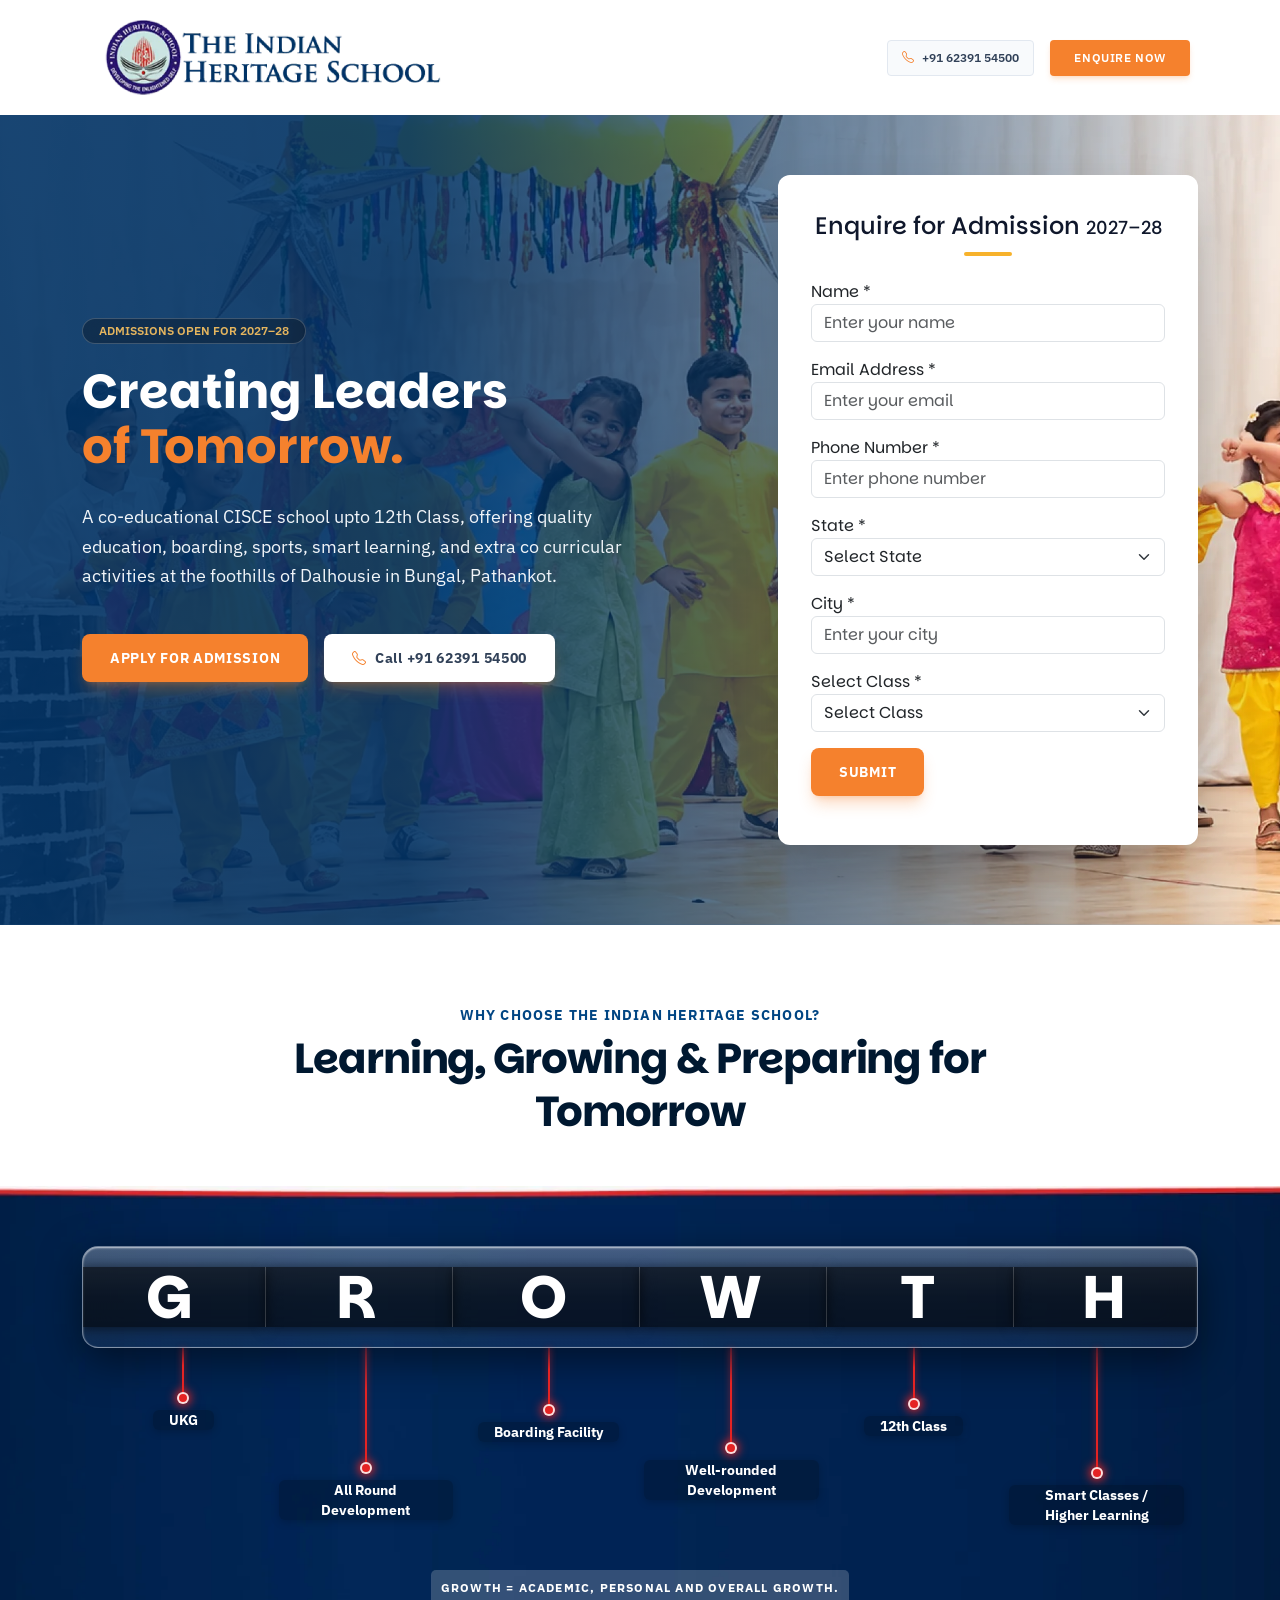
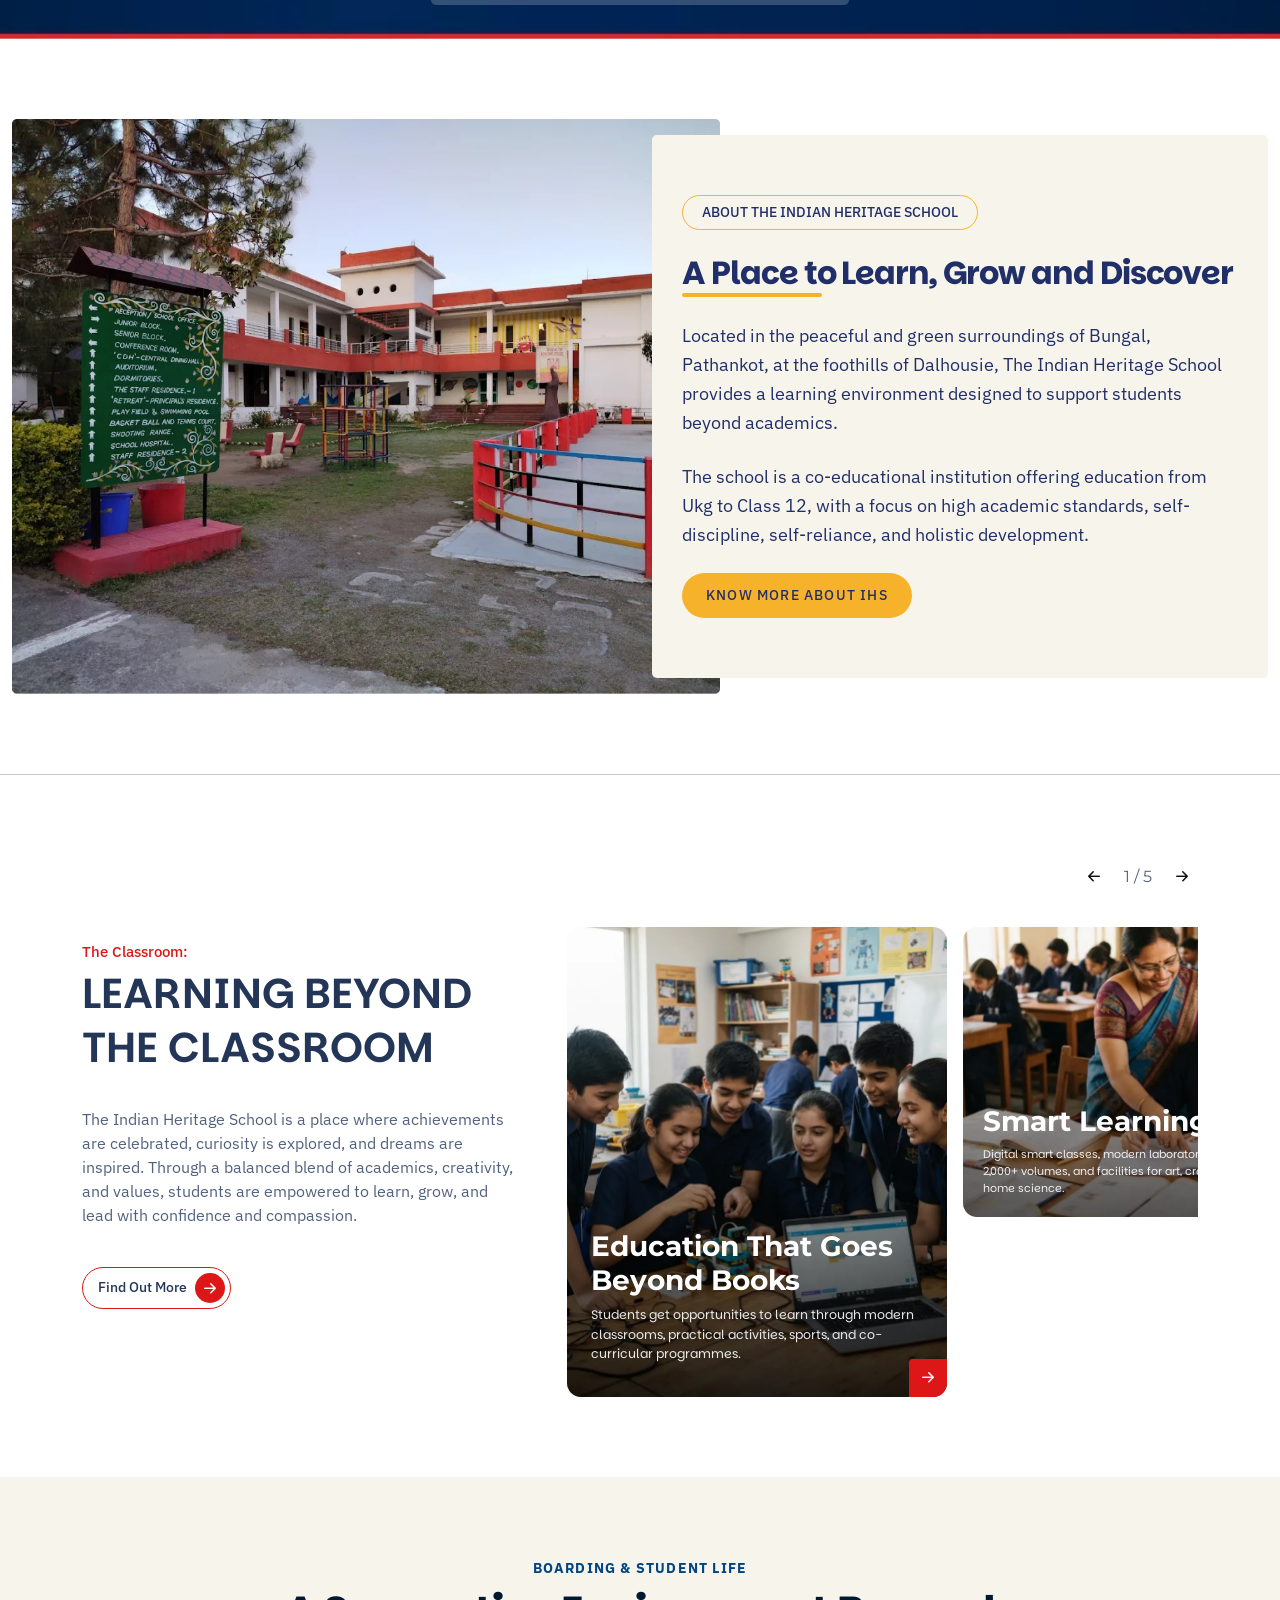
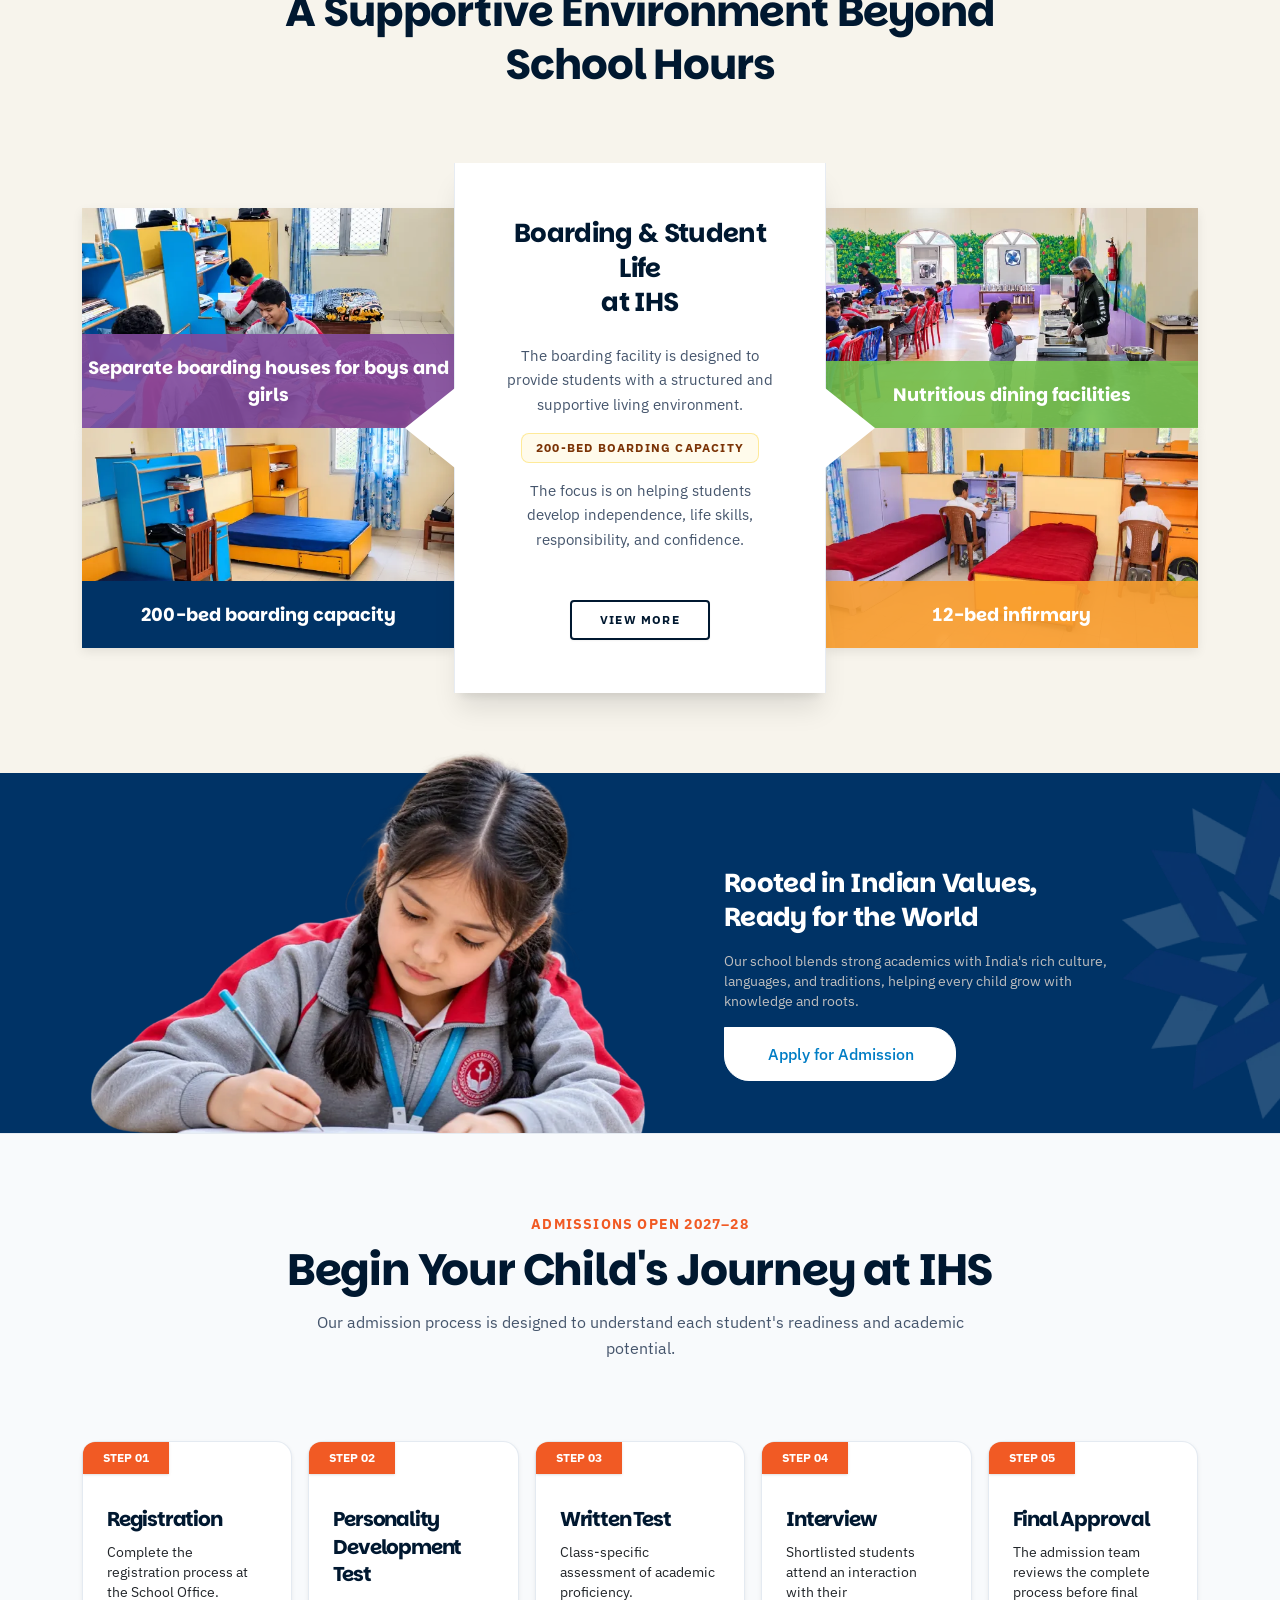
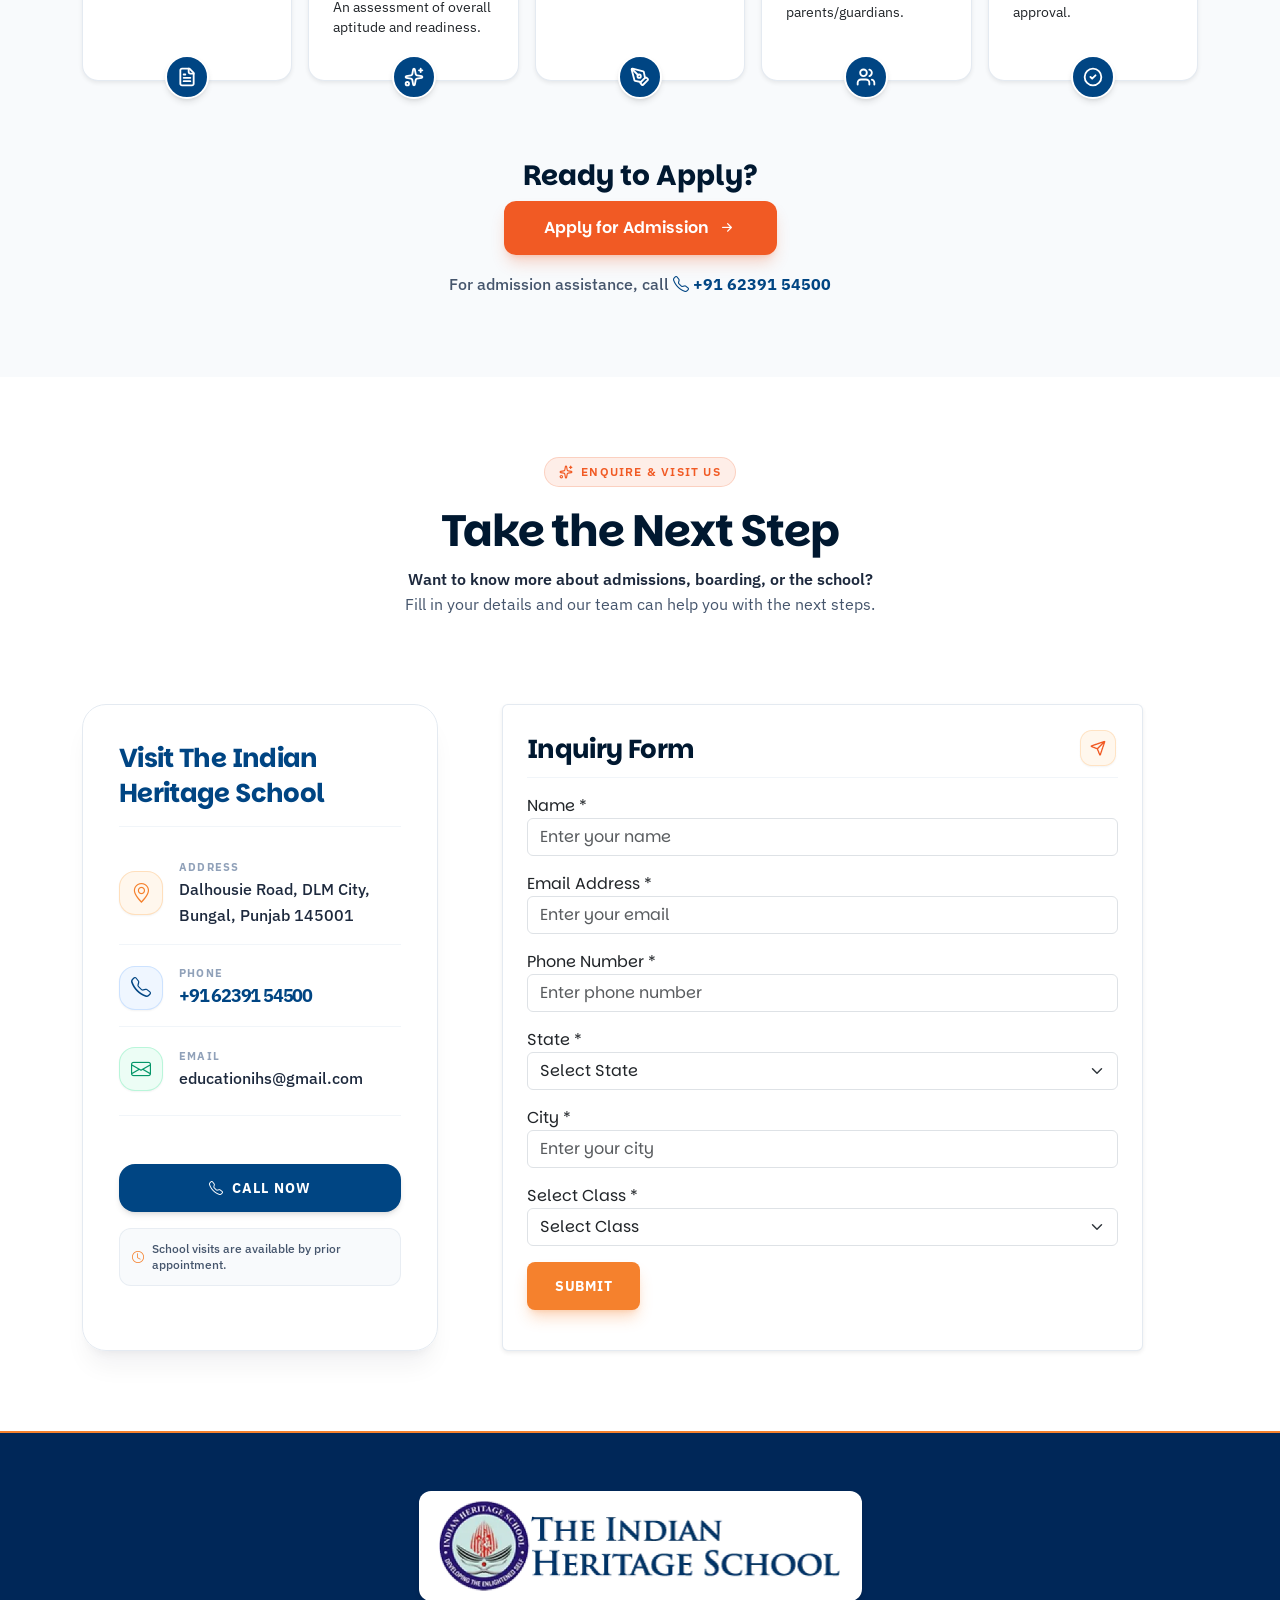
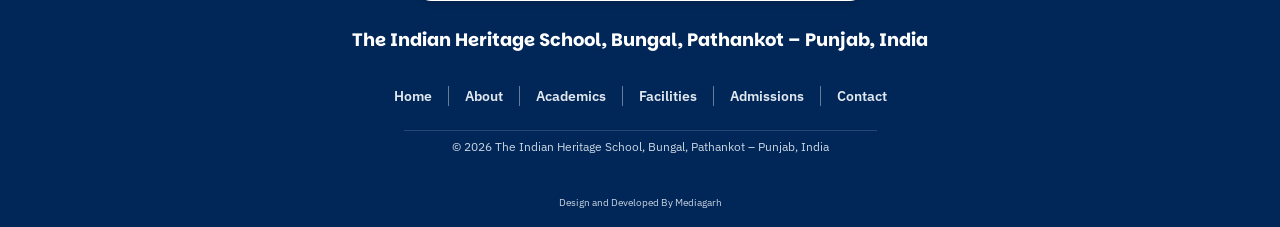
==== commit dedbe79a: "updates" ====
--- a/index.html
+++ b/index.html
@@ -77,7 +77,7 @@
                         <div class="hero-content d-flex flex-column">
                             <span
                                 class="hero-badge text-tertiary font-ibm text-uppercase fw-semibold w-fit-content btn-nav-text wow animate__animated animate__fadeInUp">
-                                Admissions Open for 2026–27
+                                Admissions Open for 2027–28
                             </span>
                             <h1
                                 class="text-white font-parkinsans fw-bold hero-head wow animate__animated animate__fadeInUp animate__delay-1s">
@@ -110,10 +110,10 @@
                     </div>
                     <div class="col-md-6 col-12 d-flex align-items-center justify-content-end">
                         <div id="admission-form"
-                            class="form-container bg-white d-flex flex-column align-items-center justify-content-center wow animate__animated animate__fadeInRight">
+                            class="form-container bg-white d-flex flex-column gap-3 gap-md-4 align-items-center justify-content-center wow animate__animated animate__fadeInRight">
                             <div
                                 class="d-flex flex-column align-items-center justify-content-center text-form font-parkinsans fw-bold">
-                                <h2 class="form-head">Enquire for Admission <span class="form-fs">2026–27</span></h2>
+                                <h2 class="form-head">Enquire for Admission <span class="form-fs">2027–28</span></h2>
                                 <span class="bg-sixth form-span"></span>
                             </div>
                             <!-- Class name use karein -->
@@ -124,28 +124,28 @@
                                     <div class="row g-3">
 
                                         <!-- Name -->
-                                        <div class="col-md-6">
+                                        <div class="col-12">
                                             <label for="first_name">Name *</label>
                                             <input type="text" id="first_name" name="first_name" class="form-control"
                                                 placeholder="Enter your name" required>
                                         </div>
 
                                         <!-- Email -->
-                                        <div class="col-md-6">
+                                        <div class="col-12">
                                             <label for="email">Email Address *</label>
                                             <input type="email" id="email" name="email" class="form-control"
                                                 placeholder="Enter your email" required>
                                         </div>
 
                                         <!-- Phone -->
-                                        <div class="col-md-6">
+                                        <div class="col-12">
                                             <label for="phone">Phone Number *</label>
                                             <input type="tel" id="phone" name="phone" class="form-control"
                                                 placeholder="Enter phone number" maxlength="10" required>
                                         </div>
 
                                         <!-- State -->
-                                        <div class="col-md-6">
+                                        <div class="col-12">
                                             <label for="state">State *</label>
                                             <select id="state" name="state" class="form-select" required>
                                                 <option value="">Select State</option>
@@ -166,14 +166,14 @@
                                         </div>
 
                                         <!-- City -->
-                                        <div class="col-md-6">
+                                        <div class="col-12">
                                             <label for="city">City *</label>
                                             <input type="text" id="city" name="city" class="form-control"
                                                 placeholder="Enter your city" required>
                                         </div>
 
                                         <!-- Class -->
-                                        <div class="col-md-6">
+                                        <div class="col-12">
                                             <label for="course">Select Class *</label>
                                             <select id="course" name="course" class="form-select" required>
                                                 <option value="">Select Class</option>
@@ -197,7 +197,8 @@
 
                                         <!-- Submit -->
                                         <div class="col-12">
-                                            <button type="submit" id="crmSubmitBtn" class="btn btn-primary">
+                                            <button type="submit" id="crmSubmitBtn"
+                                                class="btn btn-primary text-decoration-none text-center hero-apply bg-secondary border-0 fw-bold font-ibm btn-nav-text text-white text-uppercase">
                                                 Submit
                                             </button>
                                         </div>
@@ -429,7 +430,8 @@
                             </h2>
                         </div>
                         <p class="lbc-text font-ibm wow animate__animated animate__fadeInUp">
-                            Singhania School is a place where achievements are celebrated, curiosity is explored,
+                            The Indian Heritage School is a place where achievements are celebrated, curiosity is
+                            explored,
                             and dreams are inspired. Through a balanced blend of academics, creativity, and values,
                             students are empowered to learn, grow, and lead with confidence and compassion.
                         </p>
@@ -683,7 +685,7 @@
                             <span
                                 class="text-center font-ibm ls-1 text-uppercase fw-bold text-contact journey-span wow animate__animated animate__fadeInUp">ADMISSIONS
                                 OPEN
-                                2026–27</span>
+                                2027–28</span>
                             <h2
                                 class="black-shad-color text-center font-parkinsans fw-bold ls--1 journey-head mb-1 wow animate__animated animate__fadeInUp">
                                 Begin
@@ -921,28 +923,28 @@
                                     <div class="row g-3">
 
                                         <!-- Name -->
-                                        <div class="col-md-6">
+                                        <div class="col-12">
                                             <label for="first_name">Name *</label>
                                             <input type="text" id="first_name" name="first_name" class="form-control"
                                                 placeholder="Enter your name" required>
                                         </div>
 
                                         <!-- Email -->
-                                        <div class="col-md-6">
+                                        <div class="col-12">
                                             <label for="email">Email Address *</label>
                                             <input type="email" id="email" name="email" class="form-control"
                                                 placeholder="Enter your email" required>
                                         </div>
 
                                         <!-- Phone -->
-                                        <div class="col-md-6">
+                                        <div class="col-12">
                                             <label for="phone">Phone Number *</label>
                                             <input type="tel" id="phone" name="phone" class="form-control"
                                                 placeholder="Enter phone number" maxlength="10" required>
                                         </div>
 
                                         <!-- State -->
-                                        <div class="col-md-6">
+                                        <div class="col-12">
                                             <label for="state">State *</label>
                                             <select id="state" name="state" class="form-select" required>
                                                 <option value="">Select State</option>
@@ -963,14 +965,14 @@
                                         </div>
 
                                         <!-- City -->
-                                        <div class="col-md-6">
+                                        <div class="col-12">
                                             <label for="city">City *</label>
                                             <input type="text" id="city" name="city" class="form-control"
                                                 placeholder="Enter your city" required>
                                         </div>
 
                                         <!-- Class -->
-                                        <div class="col-md-6">
+                                        <div class="col-12">
                                             <label for="course">Select Class *</label>
                                             <select id="course" name="course" class="form-select" required>
                                                 <option value="">Select Class</option>
@@ -994,7 +996,8 @@
 
                                         <!-- Submit -->
                                         <div class="col-12">
-                                            <button type="submit" id="crmSubmitBtn" class="btn btn-primary">
+                                            <button type="submit" id="crmSubmitBtn"
+                                                class="btn btn-primary text-decoration-none text-center hero-apply bg-secondary border-0 fw-bold font-ibm btn-nav-text text-white text-uppercase">
                                                 Submit
                                             </button>
                                         </div>
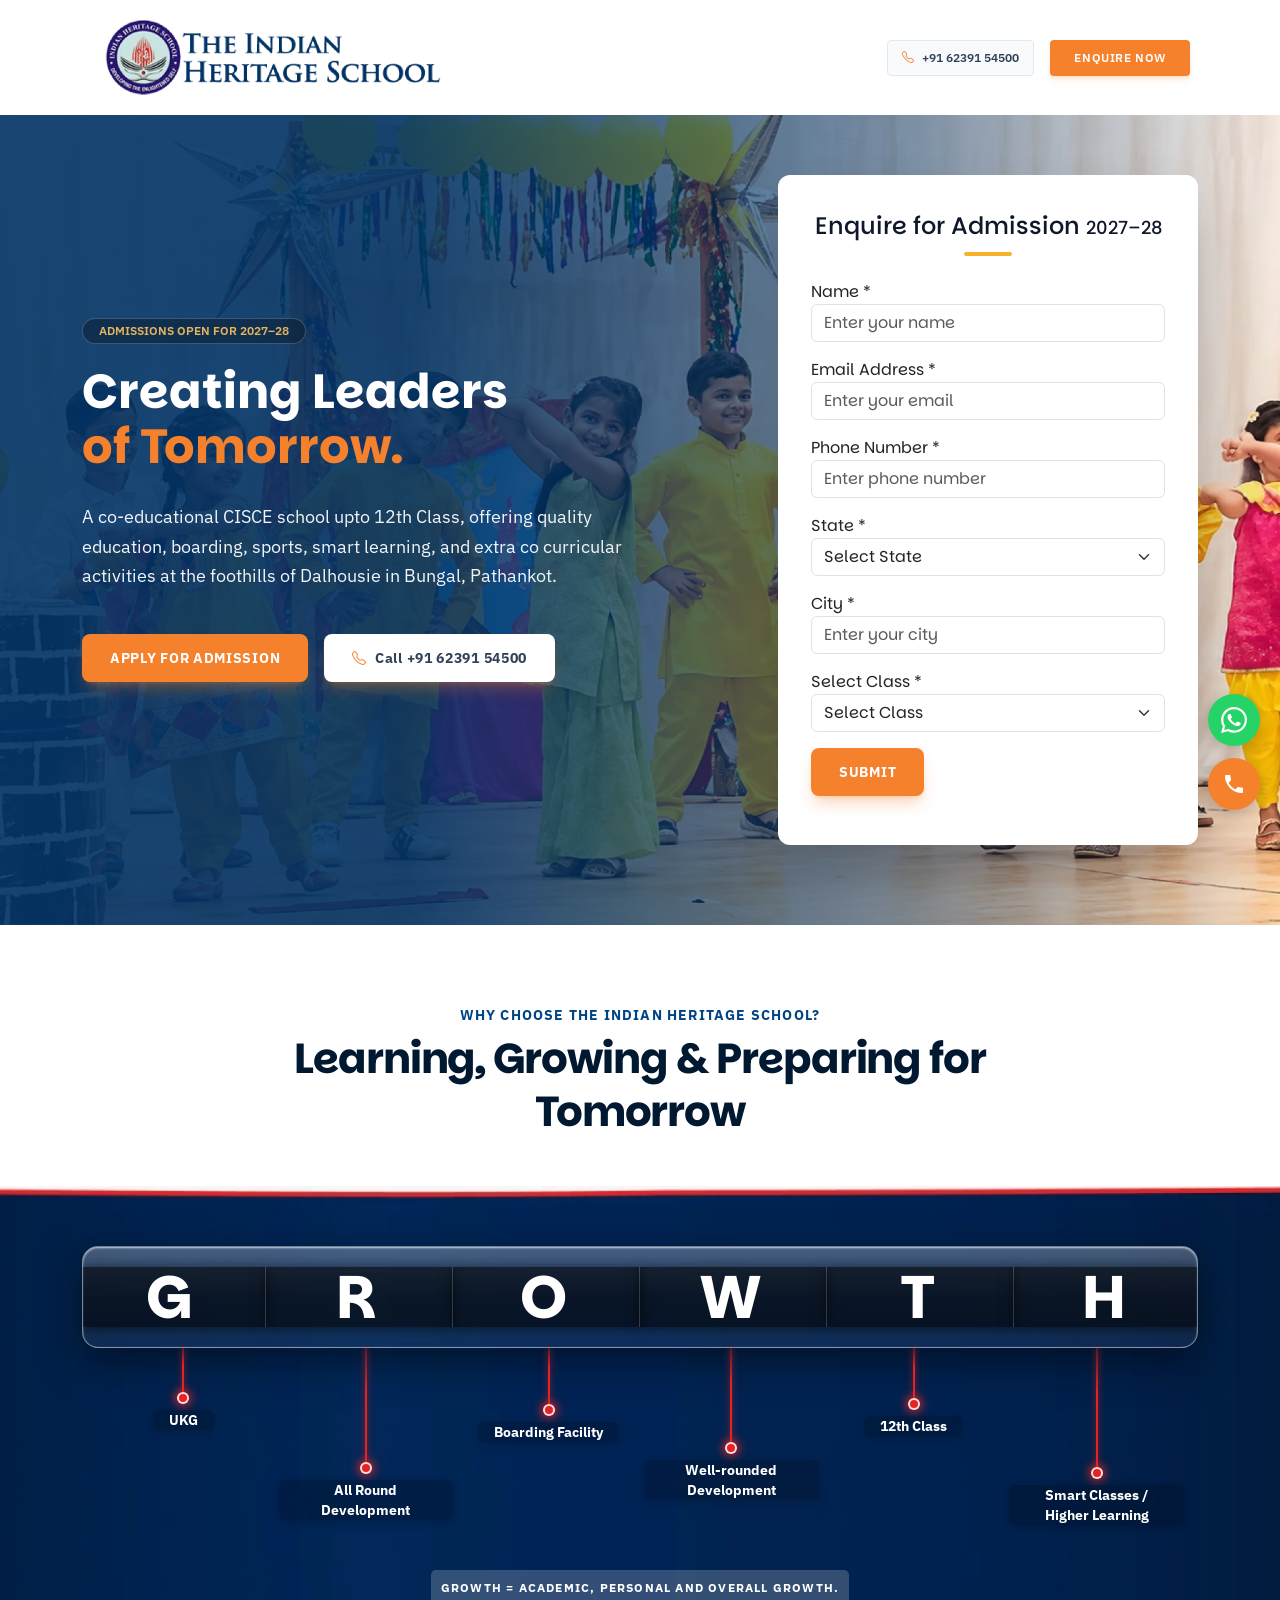
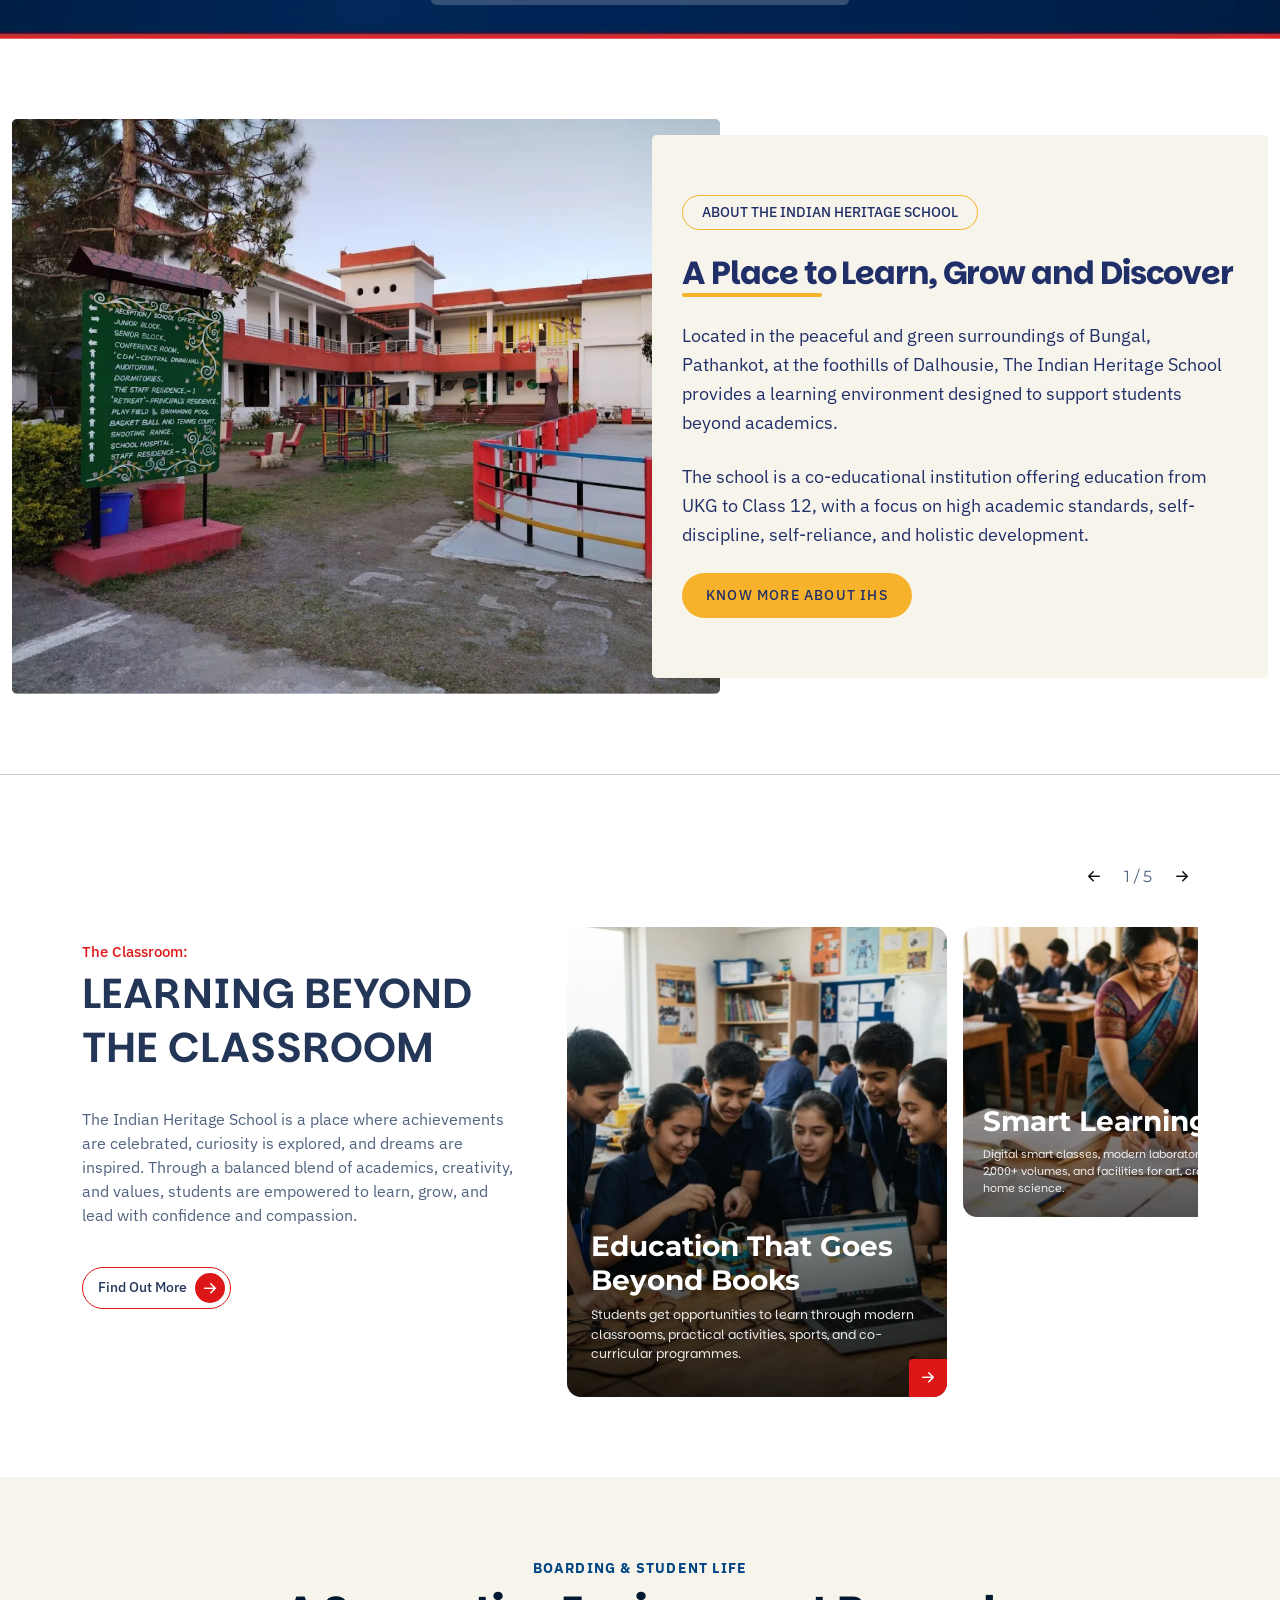
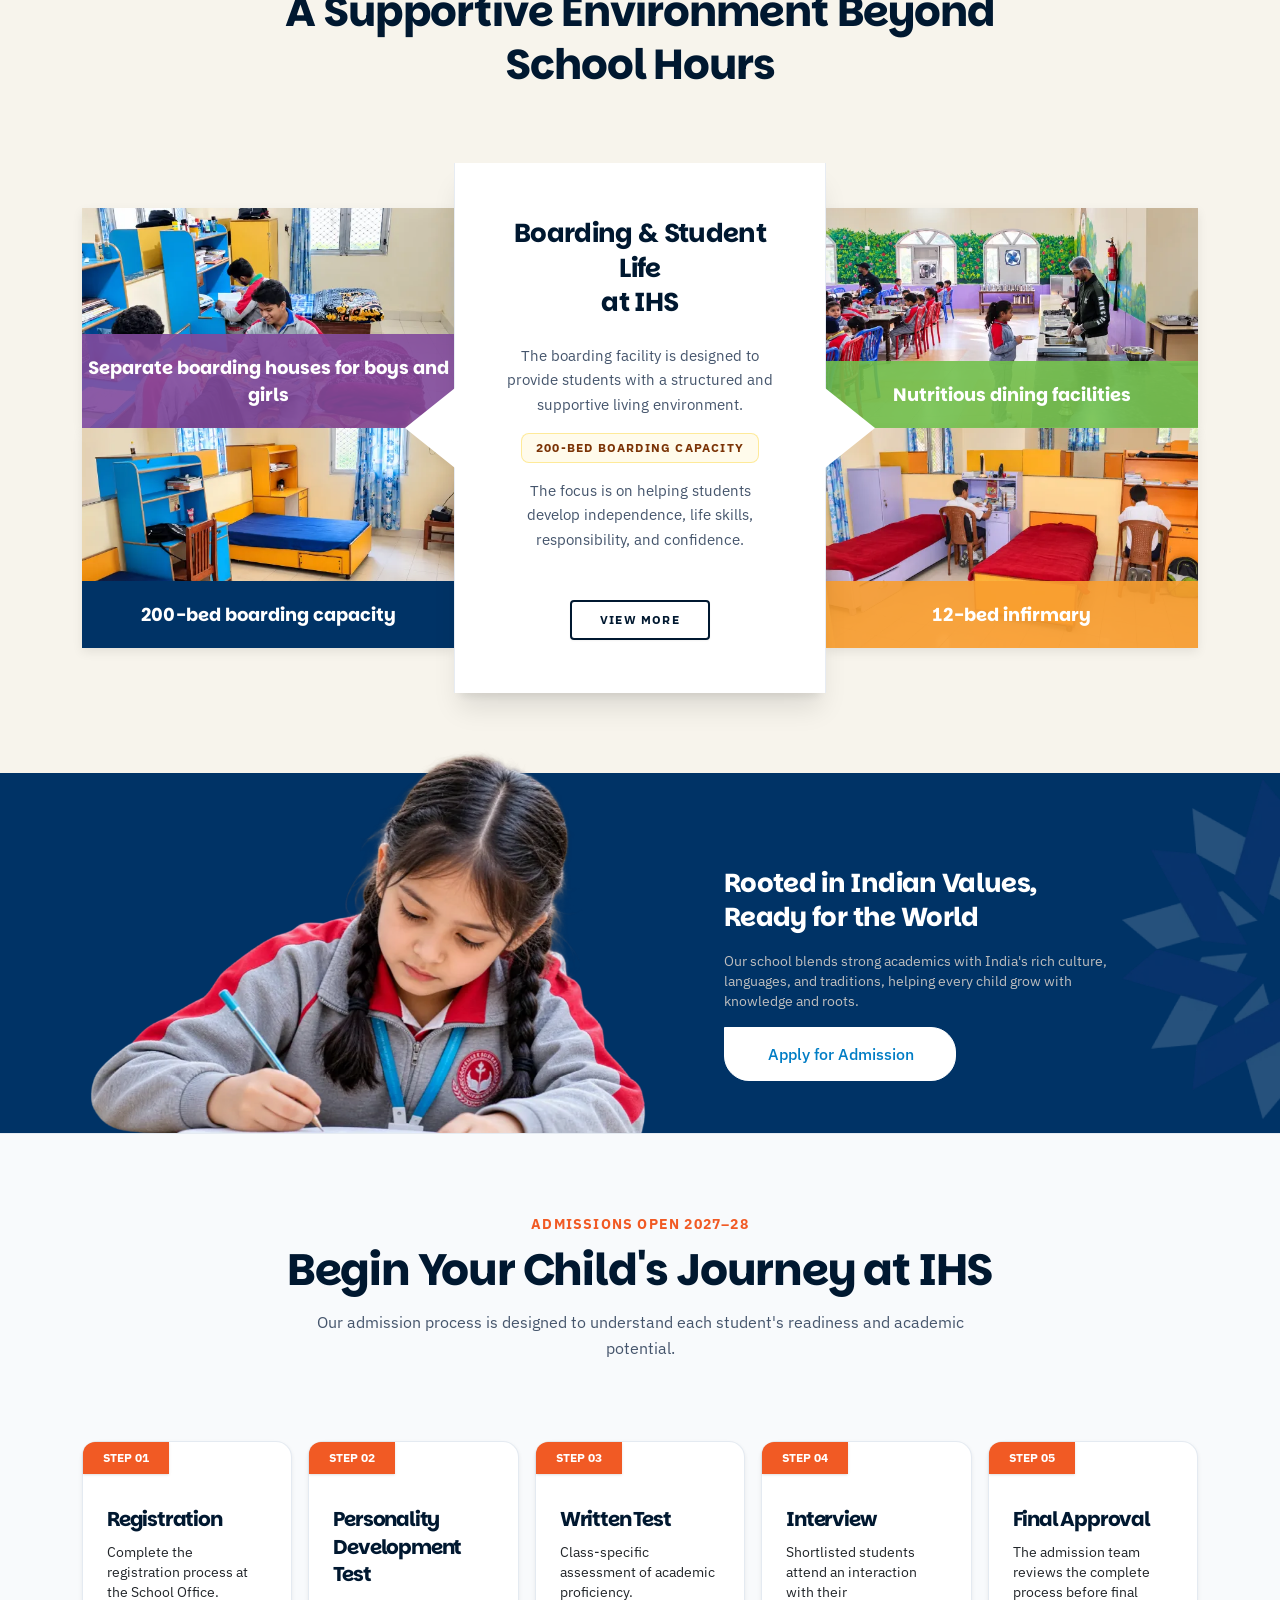
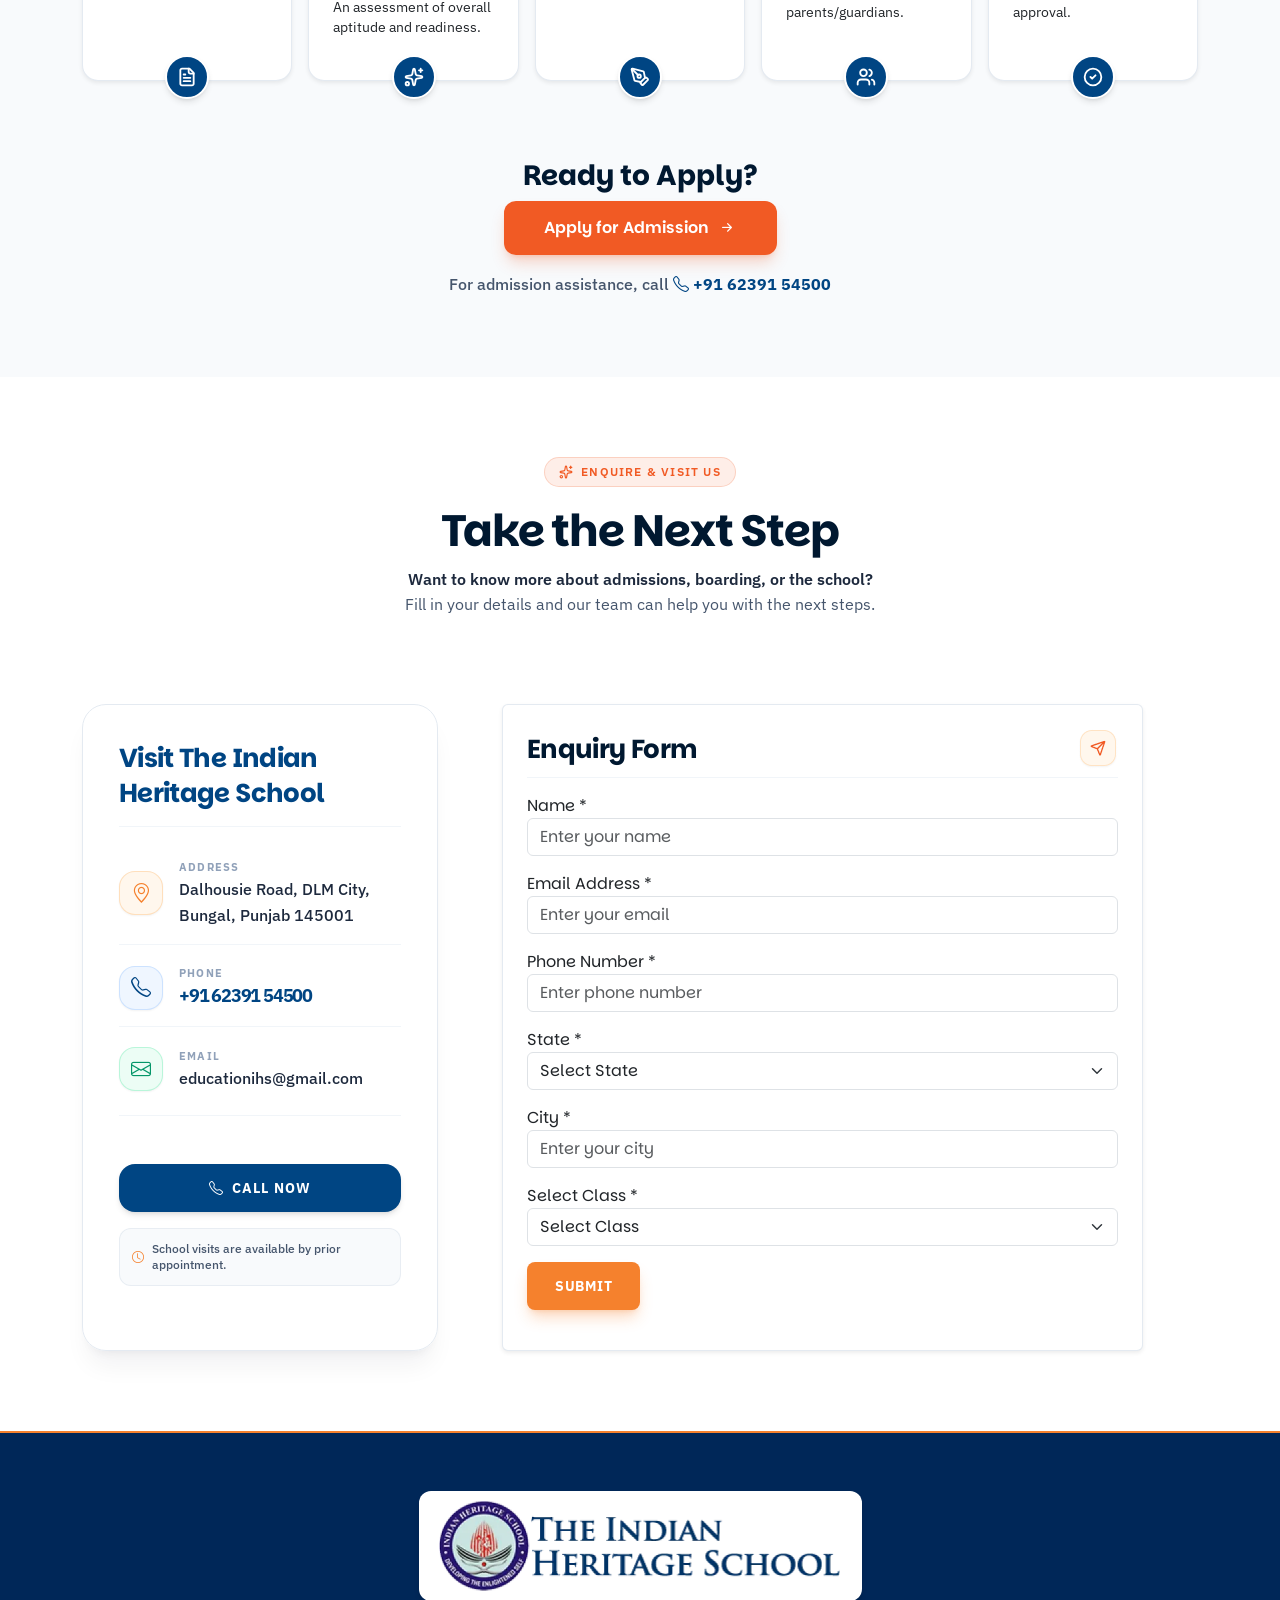
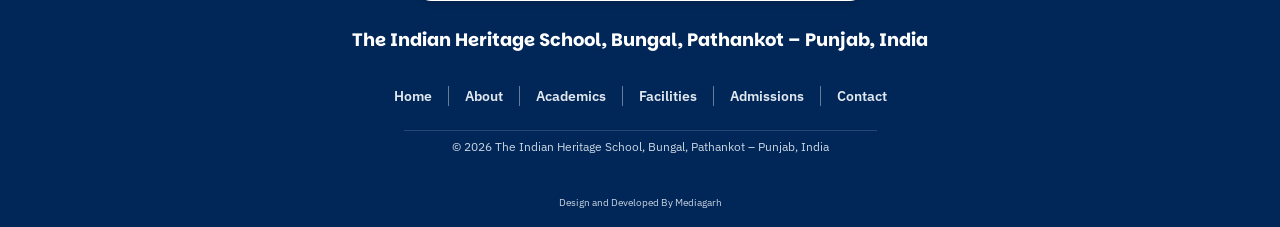
==== commit 92e1e8ba: "add new changes" ====
--- a/index.html
+++ b/index.html
@@ -4,7 +4,30 @@
 <head>
     <meta charset="UTF-8">
     <meta name="viewport" content="width=device-width, initial-scale=1.0">
-    <title>Indian Heritage Landing Page</title>
+    <title>ICSE Boarding School in Pathankot | Alpenstock World School</title>
+
+    <!-- SEO Meta Tags -->
+    <meta name="description" content="Alpenstock World School, an ICSE boarding school near Pathankot, Punjab. Hostel facility, sports and 35+ acre campus. Enquire for fees &amp; admission.">
+    <meta name="robots" content="index, follow">
+    <link rel="canonical" href="https://ihspathankot.com/admission-open-2027/">
+
+    <!-- Open Graph Tags -->
+    <meta property="og:type" content="website">
+    <meta property="og:title" content="ICSE Boarding School in Pathankot | Alpenstock World School">
+    <meta property="og:description" content="Alpenstock World School, an ICSE boarding school near Pathankot, Punjab. Hostel facility, sports and 35+ acre campus. Enquire for fees &amp; admission.">
+    <meta property="og:url" content="https://ihspathankot.com/admission-open-2027">
+    <meta property="og:image" content="https://ihspathankot.com/admission-open-2027/images/Container.webp">
+    <meta property="og:image:alt" content="ICSE Boarding School in Pathankot - Alpenstock World School">
+    <meta property="og:site_name" content="Alpenstock World School">
+    <meta property="og:locale" content="en_IN">
+
+    <!-- Twitter / X Card Tags -->
+    <meta name="twitter:card" content="summary_large_image">
+    <meta name="twitter:title" content="ICSE Boarding School in Pathankot | Alpenstock World School">
+    <meta name="twitter:description" content="Alpenstock World School, an ICSE boarding school near Pathankot, Punjab. Hostel facility, sports and 35+ acre campus. Enquire for fees &amp; admission.">
+    <meta name="twitter:image" content="https://ihspathankot.com/admission-open-2027/images/Container.webp">
+    <meta name="twitter:image:alt" content="ICSE Boarding School in Pathankot - Alpenstock World School">
+
     <link rel="icon" type="image/webp" href="./images/image_3.webp">
     <link rel="preconnect" href="https://fonts.googleapis.com">
     <link rel="preconnect" href="https://fonts.gstatic.com" crossorigin>
@@ -38,7 +61,7 @@
             <div class="row">
                 <div class="d-flex align-items-center justify-content-between">
                     <div class="nav-img">
-                        <img src="images/image 8.webp" class="h-100 w-100 object-fit-contain" alt="Logo">
+                        <img src="images/image 8.webp" class="h-100 w-100 object-fit-contain" alt="boarding schools in pathankot">
                     </div>
 
                     <div class="d-none d-md-flex gap-3 ">
@@ -377,7 +400,7 @@
             <div class="row d-flex flex-wrap justify-content-between gap-md-40 gap-30 align-items-stretch">
                 <div class="col-12 col-md-5 ">
                     <div class="about-img h-100 d-block wow animate__animated animate__fadeInLeft">
-                        <img src="./images/image 6.webp" class="h-100 w-100 object-fit-cover" alt="">
+                        <img src="./images/image 6.webp" class="h-100 w-100 object-fit-cover" alt="boarding school">
                     </div>
                 </div>
                 <div
@@ -402,7 +425,7 @@
                         <p class="text-seventh font-ibm about-para mb-0">The school is a co-educational institution
                             offering
                             education from
-                            Ukg to Class 12, with
+                            UKG to Class 12, with
                             a
                             focus on high academic standards, self-discipline, self-reliance, and holistic
                             development.
@@ -461,7 +484,7 @@
                         <div class="lbc-track" id="lbcTrack">
 
                             <article class="lbc-card active">
-                                <img src="./images/Container.webp" alt="Students learning in a modern classroom">
+                                <img src="./images/Container.webp" alt="boarding schools near me">
                                 <div class="lbc-body">
                                     <h3 class="text-white font-montserrat fw-bold ">Education That Goes
                                         Beyond Books
@@ -475,7 +498,7 @@
                             </article>
 
                             <article class="lbc-card">
-                                <img src="./images/Container-1.webp" alt="Smart classroom">
+                                <img src="./images/Container-1.webp" alt="affordable boarding schools">
                                 <div class="lbc-body">
                                     <h3 class="text-white font-montserrat fw-bold ">Smart Learning</h3>
                                     <p>Digital smart classes, modern laboratories, a library with 2,000+ volumes, and
@@ -487,7 +510,7 @@
                             </article>
 
                             <article class="lbc-card">
-                                <img src="./images/Container-2.webp" alt="Academic programmes">
+                                <img src="./images/Container-2.webp" alt="best boarding schools">
                                 <div class="lbc-body">
                                     <h3 class="text-white font-montserrat fw-bold ">Academics</h3>
                                     <p>English-medium education from UKG to Class 12, supported by trained and qualified
@@ -499,7 +522,7 @@
                             </article>
 
                             <article class="lbc-card">
-                                <img src="./images/Container-3.webp" alt="Sports and fitness">
+                                <img src="./images/Container-3.webp" alt="private boarding schools">
                                 <div class="lbc-body">
                                     <h3 class="text-white font-montserrat fw-bold ">Sports & Activities</h3>
                                     <p>Facilities include a 400-metre track, hockey and football field, gym, yoga,
@@ -512,7 +535,7 @@
                             </article>
 
                             <article class="lbc-card">
-                                <img src="./images/Container-4.webp" alt="Student life and events">
+                                <img src="./images/Container-4.webp" alt="private boarding schools near me">
                                 <div class="lbc-body">
                                     <h3 class="text-white font-montserrat fw-bold ">School Clubs</h3>
                                     <p>Students can explore their interests through 11 school clubs, including Arts,
@@ -552,7 +575,7 @@
                                 <div
                                     class="feature-card position-relative overflow-hidden animate__animated animate__fadeInLeft">
                                     <img src="./images/Image.webp" class="h-100 w-100 object-fit-cover"
-                                        alt="Separate boarding houses">
+                                        alt="good boarding schools">
                                     <div
                                         class="feature-overlay position-absolute bottom-0 start-0 end-0 text-white fw-bold text-center bg-purple">
                                         Separate boarding houses for boys and girls
@@ -563,7 +586,7 @@
                                 <div
                                     class="feature-card position-relative overflow-hidden animate__animated animate__fadeInLeft animate__delay-1s">
                                     <img src="./images/Image-2.webp" class="h-100 w-100 object-fit-cover"
-                                        alt="200-bed capacity">
+                                        alt="good boarding schools near me">
                                     <div
                                         class="feature-overlay position-absolute bottom-0 start-0 end-0 text-white fw-bold text-center bg-navy">
                                         200-bed boarding capacity
@@ -611,7 +634,7 @@
                                 <div
                                     class="feature-card position-relative overflow-hidden animate__animated animate__fadeInRight">
                                     <img src="./images/Image-1.webp" class="h-100 w-100 object-fit-cover"
-                                        alt="Nutritious dining facilities">
+                                        alt="boarding schools around me">
                                     <div
                                         class="feature-overlay position-absolute bottom-0 start-0 end-0 text-white fw-bold text-center bg-green">
                                         Nutritious dining facilities
@@ -622,7 +645,7 @@
                                 <div
                                     class="feature-card position-relative overflow-hidden animate__animated animate__fadeInRight animate__delay-1s">
                                     <img src="./images/Image-3.webp" class="h-100 w-100 object-fit-cover"
-                                        alt="12-bed infirmary">
+                                        alt="top 10 boarding schools in punjab">
                                     <div
                                         class="feature-overlay position-absolute bottom-0 start-0 end-0 text-white fw-bold text-center bg-orange">
                                         12-bed infirmary
@@ -640,13 +663,13 @@
     <section>
         <div class="container-fluid bg-cta position-relative">
             <div class="bg-cta-img position-absolute end-0 d-md-block d-none">
-                <img src="./images/Text.webp" height="360px" alt="">
+                <img src="./images/Text.webp" height="360px" alt="icse residential schools">
             </div>
             <div class="container">
                 <div class="row align-items-stretch">
                     <div class="col-12 col-md-6  order-2 order-md-1">
                         <div class="cta-container-img">
-                            <img src="./images/image 7.webp" class="h-100 w-100 object-fit-cover" alt="">
+                            <img src="./images/image 7.webp" class="h-100 w-100 object-fit-cover" alt="schools with hostel">
                         </div>
                     </div>
                     <div class="col-12 col-md-6 d-flex align-items-center justify-content-center  order-1 order-md-2">
@@ -720,7 +743,7 @@
                                 </div>
                                 <div
                                     class="step-icon-box mx-auto position-absolute start-50 translate-middle-x bg-quinary d-flex align-items-center justify-content-center rounded-circle">
-                                    <img src="./images/fileicon.svg" class="text-white fs-5" />
+                                    <img src="./images/fileicon.svg" class="text-white fs-5" alt="boarding hostel near me" />
                                 </div>
                             </div>
 
@@ -739,7 +762,7 @@
                                 </div>
                                 <div
                                     class="step-icon-box mx-auto position-absolute start-50 translate-middle-x bg-quinary d-flex align-items-center justify-content-center rounded-circle">
-                                    <img src="./images/stariconwhite.svg" class="text-white fs-5" />
+                                    <img src="./images/stariconwhite.svg" class="text-white fs-5" alt="best schools in pathankot" />
                                 </div>
                             </div>
 
@@ -757,7 +780,7 @@
                                 </div>
                                 <div
                                     class="step-icon-box mx-auto position-absolute start-50 translate-middle-x bg-quinary d-flex align-items-center justify-content-center rounded-circle">
-                                    <img src="./images/inkicon.svg" class="text-white fs-5" />
+                                    <img src="./images/inkicon.svg" class="text-white fs-5" alt="best icse schools in punjab" />
                                 </div>
                             </div>
 
@@ -774,7 +797,7 @@
                                 </div>
                                 <div
                                     class="step-icon-box mx-auto position-absolute start-50 translate-middle-x bg-quinary d-flex align-items-center justify-content-center rounded-circle">
-                                    <img src="./images/usericon.svg" class="text-white fs-5" />
+                                    <img src="./images/usericon.svg" class="text-white fs-5" alt="schools in pathankot" />
                                 </div>
                             </div>
 
@@ -792,7 +815,7 @@
                                 </div>
                                 <div
                                     class="step-icon-box mx-auto position-absolute start-50 translate-middle-x bg-quinary d-flex align-items-center justify-content-center rounded-circle">
-                                    <img src="./images/checkicon.svg" class="text-white fs-5" />
+                                    <img src="./images/checkicon.svg" class="text-white fs-5" alt="top schools in pathankot" />
                                 </div>
                             </div>
                         </div>
@@ -830,7 +853,7 @@
                             class="d-flex flex-column max-w-600 mx-auto align-items-center justify-content-center wow animate__animated animate__fadeInUp">
                             <span
                                 class="d-flex align-items-center gap-2 contact-span text-secondary text-center font-ibm text-uppercase fw-semibold text-contact mb-2 mb-md-3"><img
-                                    src="./images/starIcon.svg" alt="">ENQUIRE & VISIT US</span>
+                                    src="./images/starIcon.svg" alt="hostel for class 11 and 12 near me">ENQUIRE & VISIT US</span>
                             <h2 class="contact-head text-center font-parkinsans fw-bold">Take the Next Step</h2>
                             <p class="mb-0 contact-para text-center font-ibm fw-semibold">Want to know more about
                                 admissions, boarding, or the school?
@@ -908,9 +931,9 @@
                             class="contact-right-card h-100 bg-white p-4 rounded shadow-sm d-flex flex-column wow animate__animated animate__fadeInRight">
                             <!-- Header Section -->
                             <div class="d-flex align-items-center justify-content-between contact-form-head mb-3 pb-2">
-                                <h2 class="heading-contact-form fw-bold mb-0">Inquiry Form</h2>
+                                <h2 class="heading-contact-form fw-bold mb-0">Enquiry Form</h2>
                                 <div class="contact-head-img">
-                                    <img src="./images/Container.png" alt="Icon" class="img-fluid"
+                                    <img src="./images/Container.png" alt="schools with hostel facility near me" class="img-fluid"
                                         style="max-height: 40px;">
                                 </div>
                             </div>
@@ -1025,7 +1048,7 @@
             <div class="container footer-container d-flex flex-column align-items-center justify-content-center">
                 <div class="footer-content d-flex flex-column align-items-center justify-content-center gap-3 gap-md-4">
                     <div class="footer-logo bg-white wow animate__animated animate__zoomIn">
-                        <img src="./images/image 8.webp" alt="School Logo">
+                        <img src="./images/image 8.webp" alt="schools with hostels near me">
                     </div>
                     <h2
                         class="text-white font-parkinsans text-center footer-head fw-bold ls-0\5 wow animate__animated animate__fadeInUp">
@@ -1080,6 +1103,22 @@
             </div>
         </div>
     </footer>
+    <!-- Fixed WhatsApp & Call Buttons -->
+    <div class="fixed-contact-btns">
+        <a href="https://wa.me/916239154500?text=Hello%2C%20I%20am%20interested%20in%20admission%20for%202027-28%20at%20The%20Indian%20Heritage%20School%2C%20Pathankot.%20Please%20share%20the%20fee%20structure%2C%20boarding%20facilities%20and%20admission%20process."
+            class="fixed-btn fixed-whatsapp" target="_blank" rel="noopener noreferrer"
+            aria-label="Chat on WhatsApp">
+            <svg xmlns="http://www.w3.org/2000/svg" viewBox="0 0 24 24" fill="currentColor" width="26" height="26">
+                <path d="M17.472 14.382c-.297-.149-1.758-.867-2.03-.967-.273-.099-.471-.148-.67.15-.197.297-.767.966-.94 1.164-.173.199-.347.223-.644.075-.297-.15-1.255-.463-2.39-1.475-.883-.788-1.48-1.761-1.653-2.059-.173-.297-.018-.458.13-.606.134-.133.298-.347.446-.52.149-.174.198-.298.298-.497.099-.198.05-.371-.025-.52-.075-.149-.669-1.612-.916-2.207-.242-.579-.487-.5-.669-.51-.173-.008-.371-.01-.57-.01-.198 0-.52.074-.792.372-.272.297-1.04 1.016-1.04 2.479 0 1.462 1.065 2.875 1.213 3.074.149.198 2.096 3.2 5.077 4.487.709.306 1.262.489 1.694.625.712.227 1.36.195 1.871.118.571-.085 1.758-.719 2.006-1.413.248-.694.248-1.289.173-1.413-.074-.124-.272-.198-.57-.347m-5.421 7.403h-.004a9.87 9.87 0 01-5.031-1.378l-.361-.214-3.741.982.998-3.648-.235-.374a9.86 9.86 0 01-1.51-5.26c.001-5.45 4.436-9.884 9.888-9.884 2.64 0 5.122 1.03 6.988 2.898a9.825 9.825 0 012.893 6.994c-.003 5.45-4.437 9.884-9.885 9.884m8.413-18.297A11.815 11.815 0 0012.05 0C5.495 0 .16 5.335.157 11.892c0 2.096.547 4.142 1.588 5.945L.057 24l6.305-1.654a11.882 11.882 0 005.683 1.448h.005c6.554 0 11.89-5.335 11.893-11.893a11.821 11.821 0 00-3.48-8.413z"/>
+            </svg>
+        </a>
+        <a href="tel:+916239154500" class="fixed-btn fixed-call" aria-label="Call us">
+            <svg xmlns="http://www.w3.org/2000/svg" viewBox="0 0 24 24" fill="currentColor" width="24" height="24">
+                <path d="M6.62 10.79c1.44 2.83 3.76 5.14 6.59 6.59l2.2-2.2c.27-.27.67-.36 1.02-.24 1.12.37 2.33.57 3.57.57.55 0 1 .45 1 1V20c0 .55-.45 1-1 1-9.39 0-17-7.61-17-17 0-.55.45-1 1-1h3.5c.55 0 1 .45 1 1 0 1.25.2 2.45.57 3.57.11.35.03.74-.25 1.02l-2.2 2.2z"/>
+            </svg>
+        </a>
+    </div>
+
     <script src="https://cdn.jsdelivr.net/npm/bootstrap@5.3.8/dist/js/bootstrap.bundle.min.js"
         integrity="sha384-FKyoEForCGlyvwx9Hj09JcYn3nv7wiPVlz7YYwJrWVcXK/BmnVDxM+D2scQbITxI"
         crossorigin="anonymous"></script>
--- a/css/style.css
+++ b/css/style.css
@@ -1,205 +1,205 @@
 :root {
-    --primary-color: #314158;
-    --secondary-color: #F5812D;
-    --tertiary-color: #E5B55E;
-    --quaternary-color: #F1F5F9;
-    --quinary-color: #004583;
-    --six-color: #F7B22B;
-    --seventh-color: #212F69;
-    --eight-color: #002758;
-    --transition: 0.35s ease;
-    --container: 1280px;
-    --red: #DD1717;
-    --card-w: clamp(380px, 22vw, 320px);
-    --card-h-active: 470px;
-    --card-h: 290px;
-    --gap: 16px;
+  --primary-color: #314158;
+  --secondary-color: #f5812d;
+  --tertiary-color: #e5b55e;
+  --quaternary-color: #f1f5f9;
+  --quinary-color: #004583;
+  --six-color: #f7b22b;
+  --seventh-color: #212f69;
+  --eight-color: #002758;
+  --transition: 0.35s ease;
+  --container: 1280px;
+  --red: #dd1717;
+  --card-w: clamp(380px, 22vw, 320px);
+  --card-h-active: 470px;
+  --card-h: 290px;
+  --gap: 16px;
 }
 
 * {
-    margin: 0;
-    padding: 0;
-    box-sizing: border-box;
+  margin: 0;
+  padding: 0;
+  box-sizing: border-box;
 }
 
 html {
-    scroll-behavior: smooth;
-    overflow-x: hidden !important;
+  scroll-behavior: smooth;
+  overflow-x: hidden !important;
 }
 
 .w-fit-content {
-    width: fit-content !important;
+  width: fit-content !important;
 }
 
 body {
-    font-family: 'Parkinsans', 'IBM Plex Sans', "Montserrat", sans-serif;
-    overflow-x: hidden !important;
-    background: #fff;
-    overflow-x: hidden;
+  font-family: 'Parkinsans', 'IBM Plex Sans', 'Montserrat', sans-serif;
+  overflow-x: hidden !important;
+  background: #fff;
+  overflow-x: hidden;
 }
 
 .ls-0\5 {
-    letter-spacing: 0.5px !important;
+  letter-spacing: 0.5px !important;
 }
 
 .contact-span,
 .ls-1 {
-    letter-spacing: 1.2px !important;
+  letter-spacing: 1.2px !important;
 }
 
 .ls--1 {
-    letter-spacing: -1.2px !important;
+  letter-spacing: -1.2px !important;
 }
 
 .font-parkinsans {
-    font-family: 'Parkinsans', sans-serif;
+  font-family: 'Parkinsans', sans-serif;
 }
 
 .font-ibm {
-    font-family: 'IBM Plex Sans', sans-serif;
+  font-family: 'IBM Plex Sans', sans-serif;
 }
 
 .font-montserrat {
-    font-family: 'Montserrat', sans-serif;
+  font-family: 'Montserrat', sans-serif;
 }
 
 .gap-md-40 {
-    gap: 40px !important;
+  gap: 40px !important;
 }
 
 .text-primary {
-    color: var(--primary-color) !important;
+  color: var(--primary-color) !important;
 }
 
 .text-secondary {
-    color: var(--secondary-color) !important;
+  color: var(--secondary-color) !important;
 }
 
 .text-tertiary {
-    color: var(--tertiary-color) !important;
+  color: var(--tertiary-color) !important;
 }
 
 .text-quinary {
-    color: var(--quinary-color) !important;
+  color: var(--quinary-color) !important;
 }
 
 .text-quaternary {
-    color: var(--quaternary-color) !important;
+  color: var(--quaternary-color) !important;
 }
 
 .text-seventh {
-    color: var(--seventh-color) !important;
+  color: var(--seventh-color) !important;
 }
 
 .text-copyright {
-    color: #CAD5E2 !important;
+  color: #cad5e2 !important;
 }
 
 .text-footer-item {
-    color: #E2E8F0 !important;
+  color: #e2e8f0 !important;
 }
 
 .text-form {
-    color: #0F172B !important;
+  color: #0f172b !important;
 }
 
 .text-contact {
-    color: #F15A24 !important;
+  color: #f15a24 !important;
 }
 
 .text-ctapara {
-    color: #BFBFBF !important;
+  color: #bfbfbf !important;
 }
 
 .bg-contact {
-    background-color: #F15A24 !important;
+  background-color: #f15a24 !important;
 }
 
 .text-green {
-    color: #059669 !important;
+  color: #059669 !important;
 }
 
 .text-ctabtn {
-    color: #007DC5 !important;
+  color: #007dc5 !important;
 }
 
 .text-red {
-    color: #FF6565 !important;
+  color: #ff6565 !important;
 }
 
 .contact-head,
 .heading-contact-form,
 .black-shad-color {
-    color: #001830 !important;
+  color: #001830 !important;
 }
 
 .bg-secondary {
-    background-color: var(--secondary-color) !important;
+  background-color: var(--secondary-color) !important;
 }
 
 .bg-quinary {
-    background-color: var(--quinary-color) !important;
+  background-color: var(--quinary-color) !important;
 }
 
 .bg-sixth {
-    background-color: var(--six-color) !important;
+  background-color: var(--six-color) !important;
 }
 
 .bg-six {
-    background-color: var(--six-color) !important;
+  background-color: var(--six-color) !important;
 }
 
 .bg-eighth {
-    background-color: var(--eight-color) !important;
+  background-color: var(--eight-color) !important;
 }
 
 .bt-footer {
-    border-top: 2px solid #F5812D;
+  border-top: 2px solid #f5812d;
 }
 
 .bg-cta {
-    background: #036;
+  background: #036;
 }
 
 .copyright-border {
-    border-top: 1px solid rgba(255, 255, 255, 0.15);
+  border-top: 1px solid rgba(255, 255, 255, 0.15);
 }
 
 .main-container-80 {
-    padding: 80px 0px;
+  padding: 80px 0px;
 }
 
 .max-w-450px {
-    max-width: 450px !important;
+  max-width: 450px !important;
 }
 
 .max-w-600 {
-    max-width: 600px !important;
+  max-width: 600px !important;
 }
 
 .max-w-700 {
-    max-width: 700px !important;
+  max-width: 700px !important;
 }
 
 .max-w-750 {
-    max-width: 750px !important;
+  max-width: 750px !important;
 }
 
 .nav-img {
-    aspect-ratio: 367/82;
-    width: 367px;
-    height: 75px;
+  aspect-ratio: 367/82;
+  width: 367px;
+  height: 75px;
 }
 
 .nav-container {
-    padding: 20px;
+  padding: 20px;
 }
 
 .btn-nav {
-    border-radius: 4px;
-    padding: 8px 14px;
-    border: 1px solid #E2E8F0;
-    background: #F8FAFC;
+  border-radius: 4px;
+  padding: 8px 14px;
+  border: 1px solid #e2e8f0;
+  background: #f8fafc;
 }
 
 .btn-nav-text,
@@ -210,94 +210,100 @@
 .btn-viewmore,
 .growth-note,
 .gm-label {
-    font-size: 12px;
-    line-height: 16px;
+  font-size: 12px;
+  line-height: 16px;
 }
 
 .center-card p {
-    font-size: 15px;
-    line-height: 24.375px;
+  font-size: 15px;
+  line-height: 24.375px;
 }
 
 .btn-nav:hover {
-    background-color: rgba(13, 110, 253, 0.08) !important;
-    border-color: rgba(13, 110, 253, 0.2);
-    transform: translateY(-1px);
+  background-color: rgba(13, 110, 253, 0.08) !important;
+  border-color: rgba(13, 110, 253, 0.2);
+  transform: translateY(-1px);
 }
 
 .btn-nav:hover .bi-telephone {
-    transform: scale(1.15) rotate(-10deg);
-    transition: transform 0.3s ease;
+  transform: scale(1.15) rotate(-10deg);
+  transition: transform 0.3s ease;
 }
 
 .about-btn:hover {
-    transform: translateY(-3px);
-    /* Button halke se upar uthega */
-    box-shadow: 0 8px 20px rgba(0, 0, 0, 0.15);
-    /* Soft shadow effect */
-    opacity: 0.92;
+  transform: translateY(-3px);
+  /* Button halke se upar uthega */
+  box-shadow: 0 8px 20px rgba(0, 0, 0, 0.15);
+  /* Soft shadow effect */
+  opacity: 0.92;
 }
 
 /* Active / Click Effect */
 .about-btn:active,
 .lbc-btn:active {
-    transform: translateY(-1px);
-    box-shadow: 0 4px 10px rgba(0, 0, 0, 0.1);
+  transform: translateY(-1px);
+  box-shadow: 0 4px 10px rgba(0, 0, 0, 0.1);
 }
 
 .lbc-btn:hover {
-    background-color: #E52323 !important;
-    color: white;
+  background-color: #e52323 !important;
+  color: white;
 }
 
 .btn-apply {
-    letter-spacing: 0.6px;
-    border-radius: 4px;
-    box-shadow: 0 4px 6px -1px rgba(245, 129, 45, 0.20), 0 2px 4px -2px rgba(245, 129, 45, 0.20);
-    padding: 10px 24px;
+  letter-spacing: 0.6px;
+  border-radius: 4px;
+  box-shadow:
+    0 4px 6px -1px rgba(245, 129, 45, 0.2),
+    0 2px 4px -2px rgba(245, 129, 45, 0.2);
+  padding: 10px 24px;
 }
 
 .btn-apply:hover,
 .admission-btn:hover {
-    filter: brightness(110%);
-    box-shadow: 0 10px 15px -3px rgba(245, 129, 45, 0.35), 0 4px 6px -4px rgba(245, 129, 45, 0.30);
-    transform: translateY(-2px);
+  filter: brightness(110%);
+  box-shadow:
+    0 10px 15px -3px rgba(245, 129, 45, 0.35),
+    0 4px 6px -4px rgba(245, 129, 45, 0.3);
+  transform: translateY(-2px);
 }
 
 .cta-btn:hover {
-    transform: translateY(-2px);
-    box-shadow: 0 8px 20px rgba(0, 0, 0, 0.2);
-    color: #002758 !important;
+  transform: translateY(-2px);
+  box-shadow: 0 8px 20px rgba(0, 0, 0, 0.2);
+  color: #002758 !important;
 }
 
 .btn-apply:active,
 .admission-btn:active {
-    transform: translateY(0);
-    box-shadow: 0 2px 4px -1px rgba(245, 129, 45, 0.20);
+  transform: translateY(0);
+  box-shadow: 0 2px 4px -1px rgba(245, 129, 45, 0.2);
 }
 
 .hero {
-    background: url('../images/image\ 5.webp') lightgray no-repeat;
-    background-position: center;
-    background-size: cover;
+  background: url('../images/image\ 5.webp') lightgray no-repeat;
+  background-position: center;
+  background-size: cover;
 }
 
 .hero-container {
-    background: linear-gradient(90deg, rgba(0, 51, 102, 0.90) 32%, rgba(0, 51, 102, 0.50) 70.88%, rgba(0, 51, 102, 0.00) 100%);
-    min-height: 90vh;
-    padding: 60px 0 80px 0;
+  background: linear-gradient(90deg, rgba(0, 51, 102, 0.9) 32%, rgba(0, 51, 102, 0.5) 70.88%, rgba(0, 51, 102, 0) 100%);
+  min-height: 90vh;
+  padding: 60px 0 80px 0;
 }
 
 .hero-btns {
-    padding: 8px 0 20px 0;
+  padding: 8px 0 20px 0;
 }
 
 .hero-apply,
 .hero-nav {
-    padding: 14px 28px;
-    border-radius: 8px;
-    box-shadow: 0 10px 15px -3px rgba(245, 129, 45, 0.30), 0 4px 6px -4px rgba(245, 129, 45, 0.30);
-    letter-spacing: 0.7px;
+  padding: 14px 28px;
+  border-radius: 8px;
+  box-shadow:
+    0 10px 15px -3px rgba(245, 129, 45, 0.3),
+    0 4px 6px -4px rgba(245, 129, 45, 0.3);
+  letter-spacing: 0.7px;
 }
 
 .nav-item,
@@ -312,30 +318,29 @@
 .boardingspan,
 .growth-span,
 .connector-label {
-    font-size: 14px;
-    line-height: 20px;
+  font-size: 14px;
+  line-height: 20px;
 }
 
 .hero-content {
-    gap: 20px;
+  gap: 20px;
 }
 
 .hero-badge {
-    border-radius: 33554400px;
-    border: 1px solid rgba(255, 255, 255, 0.20);
-    background: var(--Miscellaneous-Bar-border, rgba(0, 0, 0, 0.30));
-    backdrop-filter: blur(8px);
-    padding: 4px 16px;
-
+  border-radius: 33554400px;
+  border: 1px solid rgba(255, 255, 255, 0.2);
+  background: var(--Miscellaneous-Bar-border, rgba(0, 0, 0, 0.3));
+  backdrop-filter: blur(8px);
+  padding: 4px 16px;
 }
 
 .hero-head {
-    font-size: 48px;
-    line-height: 55.2px;
+  font-size: 48px;
+  line-height: 55.2px;
 }
 
 .hero-para {
-    text-wrap-style: balance;
+  text-wrap-style: balance;
 }
 
 .footer-head,
@@ -343,13 +348,13 @@
 .form-fs,
 .contact-phone,
 .about-para {
-    font-size: 18px;
-    line-height: 29.25px;
+  font-size: 18px;
+  line-height: 29.25px;
 }
 
 .step-title {
-    font-size: 20px;
-    line-height: 27.5px;
+  font-size: 20px;
+  line-height: 27.5px;
 }
 
 .form-head,
@@ -357,982 +362,1076 @@
 .lbc-arrow i,
 .lbc-btn span i,
 .lbc-corner i {
-    font-size: 24px;
-    line-height: 36px;
+  font-size: 24px;
+  line-height: 36px;
 }
 
 .footer-bottom {
-    font-size: 10px;
-    line-height: 16px;
+  font-size: 10px;
+  line-height: 16px;
 }
 
 .nav-divider {
-    background-color: rgba(255, 255, 255, 0.40);
-    height: 20px;
-    width: 1px;
+  background-color: rgba(255, 255, 255, 0.4);
+  height: 20px;
+  width: 1px;
 }
 
 .nav-menu .nav-link:hover,
 .contact-phone:hover {
-    color: #f5812d !important;
+  color: #f5812d !important;
 }
 
 .form-container {
-    max-width: 420px;
-    width: 100%;
-    padding: 32px;
-    border-radius: 12px;
-    border: 1px solid rgba(255, 255, 255, 0.20);
-    box-shadow: 0 25px 50px -12px rgba(0, 0, 0, 0.25);
-    backdrop-filter: blur(8px);
+  max-width: 420px;
+  width: 100%;
+  padding: 32px;
+  border-radius: 12px;
+  border: 1px solid rgba(255, 255, 255, 0.2);
+  box-shadow: 0 25px 50px -12px rgba(0, 0, 0, 0.25);
+  backdrop-filter: blur(8px);
 }
 
 .form-span {
-    width: 48px;
-    height: 4px;
-    border-radius: 33554400px;
+  width: 48px;
+  height: 4px;
+  border-radius: 33554400px;
 }
 
 form {
-    min-height: 400px;
+  min-height: 400px;
 }
 
 .contact-head,
 .journey-head {
-    font-size: 44px;
-    line-height: 55px;
-    letter-spacing: -1.1px;
+  font-size: 44px;
+  line-height: 55px;
+  letter-spacing: -1.1px;
 }
 
 .boarding-head,
 .growth-head,
 .about-head {
-    font-size: 42px;
-    line-height: 52.5px;
-    letter-spacing: -1.05px;
+  font-size: 42px;
+  line-height: 52.5px;
+  letter-spacing: -1.05px;
 }
 
 .contact-para {
-    color: #1D293D;
+  color: #1d293d;
 }
 
 .admission-btn,
 .contact-para,
 .cta-btn {
-    font-size: 16px;
-    line-height: 26px;
+  font-size: 16px;
+  line-height: 26px;
 }
 
 .contact-para-sec,
 .dis-para,
 .grey-shad-color {
-    color: #45556C;
+  color: #45556c;
 }
 
 .contact-container,
 .gap-md-64 {
-    gap: 64px;
+  gap: 64px;
 }
 
 .contact-span {
-    border-radius: 33554400px;
-    border: 1px solid rgba(241, 90, 36, 0.20);
-    background: rgba(241, 90, 36, 0.10);
-    padding: 6px 14px;
+  border-radius: 33554400px;
+  border: 1px solid rgba(241, 90, 36, 0.2);
+  background: rgba(241, 90, 36, 0.1);
+  padding: 6px 14px;
 }
 
 .contact-info-card,
 .contact-right-card {
-    padding: 36px;
-    border-radius: 24px;
-    border: 1px solid rgba(226, 232, 240, 0.90);
-    box-shadow: 0 20px 25px -5px rgba(15, 23, 43, 0.05), 0 8px 10px -6px rgba(15, 23, 43, 0.05);
+  padding: 36px;
+  border-radius: 24px;
+  border: 1px solid rgba(226, 232, 240, 0.9);
+  box-shadow:
+    0 20px 25px -5px rgba(15, 23, 43, 0.05),
+    0 8px 10px -6px rgba(15, 23, 43, 0.05);
 }
 
 .contact-info-card {
-    padding: 36px;
+  padding: 36px;
 }
 
 .contact-right-card {
-    padding: 40px
-}
-
+  padding: 40px;
+}
 
 .contact-info-head,
 .contact-form-head,
 .heading-contact-form,
 .cta-head,
 .center-card .title {
-    font-size: 26px;
-    line-height: 34.667px;
-    letter-spacing: -0.65px;
+  font-size: 26px;
+  line-height: 34.667px;
+  letter-spacing: -0.65px;
 }
 
 .border-bottom-form,
 .contact-info-head,
 .contact-form-head {
-    border-bottom: 1px solid #F1F5F9;
+  border-bottom: 1px solid #f1f5f9;
 }
 
 .contact-icon-box {
-    width: 44px;
-    height: 44px;
-    border-radius: 16px;
-    box-shadow: 0 1px 2px 0 rgba(0, 0, 0, 0.05);
+  width: 44px;
+  height: 44px;
+  border-radius: 16px;
+  box-shadow: 0 1px 2px 0 rgba(0, 0, 0, 0.05);
 }
 
 .contact-icon-box i,
 .admission-btn i,
 .gm-letter {
-    font-size: 20px;
-    line-height: 24px;
+  font-size: 20px;
+  line-height: 24px;
 }
 
 .journey-para {
+  font-size: 16px;
+  line-height: 26px;
+}
+
+.contact-card-content {
+  padding: 24px 0;
+  gap: 20px;
+}
+
+.icon-orange {
+  border: 1px solid rgba(255, 214, 168, 0.7);
+  background: #fff7ed;
+}
+
+.icon-blue {
+  border: 1px solid rgba(190, 219, 255, 0.7);
+  background: #eff6ff;
+}
+
+.icon-green {
+  border: 1px solid rgba(164, 244, 207, 0.7);
+  background: #ecfdf5;
+}
+
+.contact-label {
+  color: #90a1b9;
+  font-size: 11px;
+  line-height: 16.5px;
+}
+
+.footer-container {
+  padding: 58px 0px 16px 0px;
+  gap: 40px;
+}
+
+.footer-logo {
+  padding: 10px 20px;
+  border-radius: 12px;
+  box-shadow:
+    0 4px 6px -1px rgba(0, 0, 0, 0.1),
+    0 2px 4px -2px rgba(0, 0, 0, 0.1);
+}
+
+.footer-logo img {
+  aspect-ratio: 403/90;
+  width: 403px;
+  height: 90px;
+  object-fit: cover;
+}
+
+.contact-btn {
+  box-shadow:
+    0 4px 6px -1px rgba(0, 0, 0, 0.1),
+    0 2px 4px -2px rgba(0, 0, 0, 0.1);
+  padding: 14px 24px;
+  border-radius: 16px;
+  transition: all 0.3s ease-in-out;
+  cursor: pointer;
+}
+
+.contact-btn:hover {
+  transform: translateY(-2px);
+  box-shadow: 0 8px 20px rgba(0, 0, 0, 0.15);
+  filter: brightness(1.1);
+}
+
+.contact-btn:active {
+  transform: translateY(0);
+  box-shadow: 0 4px 10px rgba(0, 0, 0, 0.1);
+}
+
+.contact-btn:hover .bi-telephone {
+  transition: transform 0.3s ease;
+}
+
+.contact-btn .bi-telephone {
+  transition: transform 0.3s ease;
+}
+
+.journey-container {
+  border-top: 1px solid rgba(226, 232, 240, 0.8);
+  background: #f8fafc;
+}
+
+.dis-para {
+  border-radius: 12px;
+  border: 1px solid rgba(226, 232, 240, 0.7);
+  background: #f8fafc;
+  padding: 12px;
+}
+
+.steps-grid {
+  display: grid;
+  grid-template-columns: repeat(5, 1fr);
+  gap: 16px;
+  padding-bottom: 30px;
+}
+
+.step-card {
+  padding: 0px 20px 40px 20px;
+  border-radius: 16px;
+  border: 1px solid rgba(226, 232, 240, 0.9);
+  box-shadow:
+    0 1px 3px 0 rgba(0, 0, 0, 0.1),
+    0 1px 2px -1px rgba(0, 0, 0, 0.1);
+  min-height: 240px;
+  position: relative;
+  overflow: visible !important;
+  transition:
+    transform 0.3s ease,
+    box-shadow 0.3s ease;
+}
+
+.card-top-content {
+  padding-top: 40px;
+}
+
+.step-icon-box {
+  bottom: -19px;
+  width: 44px;
+  height: 44px;
+  border-radius: 33554400px;
+  border: 2px solid #fff;
+  box-shadow:
+    0 4px 6px -1px rgba(0, 0, 0, 0.1),
+    0 2px 4px -2px rgba(0, 0, 0, 0.1);
+}
+
+.step-icon-box .step-card:hover {
+  transform: translateY(-5px);
+  box-shadow: 0 12px 24px rgba(0, 0, 0, 0.08) !important;
+}
+
+.step-badge {
+  padding: 8px 20px;
+  border-radius: 12px 0 0 0;
+  box-shadow:
+    0 1px 3px 0 rgba(0, 0, 0, 0.1),
+    0 1px 2px -1px rgba(0, 0, 0, 0.1);
+}
+
+.admission-btn {
+  padding: 14px 40px;
+  box-shadow:
+    0 10px 15px -3px rgba(241, 90, 36, 0.25),
+    0 4px 6px -4px rgba(241, 90, 36, 0.25);
+  border-radius: 12px;
+}
+
+.bg-cta .container .row {
+  height: 400px;
+}
+
+.cta-btn {
+  border-radius: 0 25px 25px 25px;
+  border: 1px solid #fff;
+  padding: 13px 41.25px 13px 43px;
+}
+
+.boarding-container {
+  border-top: 1px solid #f1f5f9;
+}
+
+.boarding-container,
+.bg-about-card {
+  background: #f7f4ec;
+}
+
+.capacity-badge {
+  border-radius: 8px;
+  border: 1px solid rgba(254, 230, 133, 0.8);
+  background: #fffbeb;
+  padding: 6px 14px;
+  color: #7b3306;
+}
+
+.btn-viewmore {
+  border-radius: 4px;
+  border: 2px solid #001830;
+  background: rgba(255, 255, 255, 0);
+  box-shadow: 0 1px 2px 0 rgba(0, 0, 0, 0.05);
+  padding: 10px 28px;
+}
+
+.btn-viewmore:hover {
+  background: #036 !important;
+  color: #fff !important;
+}
+
+.growth-note {
+  border-radius: 5px;
+  background: rgba(255, 255, 255, 0.2);
+  padding: 10px;
+}
+
+.growth-footer {
+  margin-top: 50px;
+}
+
+.bg-about-card {
+  border-radius: 5px;
+  padding: 60px 30px;
+}
+
+.about-span {
+  border-radius: 999px;
+  border: 1px solid #f7b22b;
+  padding: 6.4px 19.2px;
+  color: #212f69;
+  font-size: 13.6px;
+}
+
+.about-head span {
+  border-radius: 2px;
+  background: #f7b22b;
+  height: 4px;
+  width: 140px;
+}
+
+@media (min-width: 992px) {
+  .center-card-wrapper {
+    height: 530px;
+  }
+
+  .center-card::before,
+  .center-card::after {
+    content: '';
+    position: absolute;
+    top: 50%;
+    transform: translateY(-50%);
+    width: 0;
+    height: 0;
+    border-top: 40px solid transparent;
+    border-bottom: 40px solid transparent;
+    z-index: 6;
+  }
+
+  .center-card::before {
+    left: -50px;
+    border-right: 50px solid #fff;
+  }
+
+  .center-card::after {
+    right: -50px;
+    border-left: 50px solid #fff;
+  }
+}
+
+.feature-card {
+  box-shadow: 0 4px 10px rgba(0, 0, 0, 0.08);
+  height: 220px;
+}
+
+.feature-card img {
+  transition: transform 0.5s ease;
+}
+
+.feature-card:hover img {
+  transform: scale(1.08);
+}
+
+.feature-overlay {
+  padding: 20px 0;
+  font-size: 18px;
+  line-height: 27px;
+  z-index: 2;
+}
+
+.bg-purple {
+  background: rgba(130, 75, 157, 0.9);
+}
+
+.bg-navy {
+  background: #036;
+}
+
+.bg-green {
+  background: rgba(116, 193, 78, 0.9);
+}
+
+.bg-orange {
+  background: rgba(249, 158, 47, 0.9);
+}
+
+.center-card-wrapper {
+  z-index: 5;
+}
+
+.center-card {
+  padding: 48px;
+  border-right: 1px solid rgba(226, 232, 240, 0.8);
+  border-left: 1px solid rgba(226, 232, 240, 0.8);
+  box-shadow:
+    0 20px 25px -5px rgba(0, 0, 0, 0.1),
+    0 8px 10px -6px rgba(0, 0, 0, 0.1);
+}
+
+.growth-container-sec {
+  background-image: url('../images/image\ 9.webp');
+  background-color: lightgray;
+  background-repeat: no-repeat;
+  background-position: center;
+  background-size: cover;
+  padding: 60px 0px 40px 0px;
+}
+
+.growth-bar {
+  border-radius: 16px;
+  border: 1px solid rgba(255, 255, 255, 0.4);
+  background: linear-gradient(
+    180deg,
+    rgba(255, 255, 255, 0.2) 0%,
+    rgba(255, 255, 255, 0.1) 50%,
+    rgba(255, 255, 255, 0.05) 100%
+  );
+  box-shadow:
+    0 12px 40px 0 rgba(0, 0, 0, 0.5),
+    0 1px 2px 0 rgba(255, 255, 255, 0.7) inset;
+  backdrop-filter: blur(16px);
+}
+
+.growth-bar::after {
+  content: '';
+  position: absolute;
+  inset: 0 0 50% 0;
+  background: linear-gradient(180deg, rgba(255, 255, 255, 0.1), rgba(255, 255, 255, 0));
+  pointer-events: none;
+}
+
+.letter-tile {
+  z-index: 1;
+  line-height: 60px;
+  letter-spacing: 6px;
+  font-size: 60px;
+  padding: 20px 0;
+}
+
+.letter-tile div {
+  border-right: 1px solid rgba(255, 255, 255, 0.25);
+  background: rgba(0, 0, 0, 0.6);
+  box-shadow: 0 2px 12px 0 rgba(0, 0, 0, 0.6);
+  height: 60px;
+}
+
+.connectors {
+  padding: 0 14px;
+}
+
+.connector {
+  position: relative;
+  width: 2px;
+  height: var(--h);
+  margin: 0 auto;
+  background: linear-gradient(180deg, rgba(229, 35, 35, 0.35) 0%, #e52323 35%);
+  box-shadow: 0 0 6px 0 rgba(229, 35, 35, 0.8);
+}
+
+.connector::before {
+  content: '';
+  position: absolute;
+  bottom: -6px;
+  left: 50%;
+  box-sizing: border-box;
+  width: 12px;
+  height: 12px;
+  margin-left: -6px;
+  border-radius: 50%;
+  background: #e52323;
+  border: 2px solid rgba(255, 255, 255, 0.85);
+  box-shadow: 0 0 10px 2px rgba(229, 35, 35, 0.9);
+}
+
+.connector-label {
+  margin-top: 12px;
+  background: rgba(0, 0, 0, 0.2);
+  box-shadow: 0 2px 8px 0 rgba(0, 0, 0, 0.2);
+}
+
+.gm-eyebrow {
+  font-size: 9px;
+  line-height: 12px;
+  letter-spacing: 2px;
+}
+
+.gm-title {
+  font-size: 36.18px;
+  line-height: 37.989px;
+}
+
+.gm-card {
+  padding: 16px;
+  border-radius: 16px;
+  border: 1px solid rgba(255, 255, 255, 0.14);
+  background: linear-gradient(145deg, rgba(255, 255, 255, 0.12) 6.17%, rgba(255, 255, 255, 0.04) 93.83%);
+  box-shadow:
+    0 1px 0 0 rgba(255, 255, 255, 0.14) inset,
+    0 12px 32px 0 rgba(0, 0, 0, 0.17);
+  backdrop-filter: blur(14px);
+}
+
+.gm-letter {
+  border-radius: 12px;
+  border: 1px solid rgba(255, 255, 255, 0.24);
+  background: linear-gradient(145deg, rgba(255, 255, 255, 0.2) 6.17%, rgba(255, 255, 255, 0.05) 93.83%);
+  box-shadow:
+    0 1px 0 0 rgba(255, 255, 255, 0.3) inset,
+    0 8px 20px 0 rgba(0, 0, 0, 0.24);
+  padding: 12px;
+}
+
+.gm-connector {
+  position: relative;
+  flex: 1 1 auto;
+  min-height: 32px;
+  width: 2px;
+  margin: 0px 0 16px 20px;
+  background: #e52323;
+  box-shadow: 0 0 7px 0 rgba(229, 35, 35, 0.75);
+}
+
+/* dot: line ke bottom end par */
+.gm-connector::after {
+  content: '';
+  position: absolute;
+  bottom: -5px;
+  left: 50%;
+  box-sizing: border-box;
+  width: 10px;
+  height: 10px;
+  margin-left: -5px;
+  border-radius: 323423px;
+  border: 1px solid var(--Color, #fff);
+  background: #e52323;
+  box-shadow: 0 0 8px 0 #e52323;
+}
+
+.about-img {
+  flex-shrink: 0;
+  aspect-ratio: 363/295;
+  border-radius: 8px;
+}
+
+.about-btn {
+  padding: 12px 24px;
+  font-size: 14px;
+  border-radius: 999px;
+}
+
+.about-main {
+  border-bottom: 1px solid rgba(0, 0, 0, 0.2);
+}
+
+.lbc-title {
+  color: #233657;
+  line-height: 54px;
+  font-size: 42px;
+}
+
+.lbc-eyebrow {
+  color: #dd1717 !important;
+  font-size: 15px;
+  line-height: 15px;
+}
+
+.lbc-controls {
+  gap: 14px;
+  margin-bottom: 28px;
+  margin-left: calc(var(--card-w) / 2 - 52px);
+}
+
+.lbc-arrow {
+  display: flex;
+  padding: 4px;
+  border: 0;
+  background: none;
+  color: #111;
+  cursor: pointer;
+}
+
+.lbc-arrow:disabled {
+  opacity: 0.25;
+  cursor: default;
+}
+
+.lbc-arrow:focus-visible {
+  outline: 2px solid var(--red);
+  outline-offset: 2px;
+}
+
+.lbc-count,
+.lbc-text {
+  font-size: 16px;
+  color: #51627f;
+}
+
+.lbc-viewport {
+  overflow: hidden;
+}
+
+.lbc-track {
+  display: flex;
+  align-items: flex-start;
+  gap: var(--gap);
+}
+
+.lbc-card {
+  position: relative;
+  flex: 0 0 var(--card-w);
+  width: var(--card-w);
+  height: var(--card-h);
+  border-radius: 14px;
+  overflow: hidden;
+  color: #fff;
+  cursor: pointer;
+}
+
+.lb-card::before {
+  border-radius: 20px;
+  background: linear-gradient(
+    180deg,
+    rgba(0, 0, 0, 0) 0%,
+    rgba(0, 0, 0, 0.03) 35%,
+    rgba(0, 0, 0, 0.46) 65%,
+    rgba(0, 0, 0, 0.88) 100%
+  );
+}
+
+.lbc-card.active {
+  height: var(--card-h-active);
+  cursor: default;
+}
+
+.lbc-card img {
+  position: absolute;
+  inset: 0;
+  width: 100%;
+  height: 100%;
+  object-fit: cover;
+  transition: transform 0.6s ease;
+}
+
+.lbc-card:hover img {
+  transform: scale(1.05);
+}
+
+.lbc-body {
+  position: absolute;
+  left: 0;
+  right: 0;
+  bottom: 0;
+  z-index: 2;
+  padding: 20px;
+}
+
+.lbc-card.active .lbc-body {
+  padding: 34px 24px;
+}
+
+.lbc-card h3 {
+  font-size: 28px;
+  line-height: 1.2;
+}
+
+.lbc-card p {
+  font-size: 11px;
+  line-height: 1.55;
+  margin: 0;
+  color: rgba(255, 255, 255, 0.9);
+}
+
+.lbc-card.active p {
+  font-size: 12.5px;
+}
+
+.lbc-corner {
+  position: absolute;
+  right: 0;
+  bottom: 0;
+  cursor: pointer;
+  pointer-events: none;
+  z-index: 3;
+  display: flex;
+  align-items: center;
+  justify-content: center;
+  width: 38px;
+  height: 38px;
+  background: var(--red);
+  border-top-left-radius: 4px;
+  opacity: 0;
+  transform: translateY(8px);
+  transition:
+    opacity 0.4s 0.25s,
+    transform 0.4s 0.25s;
+}
+
+.lbc-card.active .lbc-corner {
+  opacity: 1;
+  pointer-events: auto;
+  transform: none;
+}
+
+.lbc-btn {
+  color: #233657;
+  font-size: 14px;
+  line-height: 21px;
+  border-radius: 800px;
+  border: 1px solid #dd1717;
+  padding: 5px 5px 5px 15px;
+}
+
+.lbc-btn > span {
+  border-radius: 15px;
+  background: #dd1717;
+  width: 30px;
+  height: 30px;
+  padding: 8px;
+  flex-shrink: 0;
+}
+
+.cta-container-img {
+  width: 569px;
+  height: 400px;
+  aspect-ratio: 556/385;
+}
+
+.border-left-red {
+  border-left: 4px solid #d9534f;
+  /* Apne theme ka red color code dalen */
+  padding-left: 15px;
+  /* Line aur text ke bich space ke liye */
+}
+
+@media (min-height: 768px) {
+  .bg-cta {
+    height: 360px;
+  }
+
+  .cta-container-img {
+    z-index: 2;
+    position: absolute;
+    bottom: 0;
+  }
+}
+
+@media (max-width: 768px) {
+  .mobile-bottom-bar {
+    position: fixed;
+    bottom: 0;
+    left: 0;
+    right: 0;
+    width: 100%;
+    background-color: #ffffff;
+    box-shadow: 0 -4px 15px rgba(0, 0, 0, 0.12);
+    display: flex;
+    align-items: center;
+    justify-content: space-between;
+    padding: 10px 15px;
+    gap: 10px;
+    z-index: 1050;
+    /* Navigation/Modals ke niche ya upar adjust karne ke liye */
+  }
+
+  .mobile-bottom-bar .btn-nav,
+  .mobile-bottom-bar .btn-apply {
+    padding: 10px 12px;
+    border-radius: 6px;
+    font-size: 0.85rem;
+    white-space: nowrap;
+  }
+
+  .mobile-bottom-bar .btn-nav {
+    background-color: #f8f9fa;
+    border: 1px solid #e0e0e0;
+  }
+
+  .main-container-80 {
+    padding: 60px 14px !important;
+  }
+
+  .footer-container {
+    padding: 50px 14px !important;
+  }
+
+  .hero-container {
+    padding: 80px 14px 60px 14px !important;
+  }
+
+  .hero-head,
+  .lbc-title,
+  .contact-head,
+  .journey-head {
+    font-size: 38px;
+    line-height: 41.4px;
+  }
+
+  .gm-title,
+  .boarding-head,
+  .growth-head,
+  .about-head {
+    font-size: 30px;
+    line-height: 32px;
+  }
+
+  .bg-about-card {
+    padding: 30px;
+  }
+
+  .lbc-card h3,
+  .contact-info-head,
+  .contact-form-head,
+  .heading-contact-form,
+  .cta-head,
+  .center-card .title {
+    font-size: 24px;
+    line-height: 28px;
+  }
+
+  .footer-head,
+  .hero-para,
+  .form-fs,
+  .contact-phone,
+  .about-para {
     font-size: 16px;
     line-height: 26px;
-}
-
-.contact-card-content {
-    padding: 24px 0;
-    gap: 20px;
-}
-
-.icon-orange {
-    border: 1px solid rgba(255, 214, 168, 0.70);
-    background: #FFF7ED;
-}
-
-.icon-blue {
-    border: 1px solid rgba(190, 219, 255, 0.70);
-    background: #EFF6FF;
-}
-
-.icon-green {
-    border: 1px solid rgba(164, 244, 207, 0.70);
-    background: #ECFDF5;
-}
-
-.contact-label {
-    color: #90A1B9;
+  }
+
+  .about-btn,
+  .lbc-eyebrow,
+  .lbc-count,
+  .lbc-text,
+  .feature-overlay,
+  .admission-btn,
+  .contact-para,
+  .cta-btn,
+  .ctapara {
+    font-size: 14px;
+    line-height: 20px;
+  }
+
+  .cta-container-img {
+    height: 238px !important;
+  }
+
+  .form-head,
+  .journey-subhead,
+  .lbc-arrow i,
+  .lbc-btn span i,
+  .lbc-corner i {
+    font-size: 20px;
+    line-height: 30px;
+  }
+
+  .bg-cta,
+  .bg-cta .container .row {
+    height: 100%;
+  }
+
+  /* Image Container ko fixed proportional height provide karta hai */
+  .cta-container-img {
+    height: 250px;
+    /* Ya jitni height aapko image ke liye chahiye (e.g. 300px) */
+    width: 100%;
+  }
+
+  .cta-content {
+    height: 100%;
+    padding-top: 2rem !important;
+    padding-bottom: 2rem !important;
+  }
+
+  .nav-item,
+  .hero-apply,
+  .hero-nav,
+  .nav-divider,
+  .contact-btn,
+  .journey-span,
+  .step-desc,
+  .journey-para,
+  .boardingspan,
+  .growth-span,
+  .connector-label {
+    font-size: 12px;
+    line-height: 18px;
+  }
+
+  .about-span,
+  .contact-span {
     font-size: 11px;
-    line-height: 16.5px;
-}
-
-.footer-container {
-    padding: 58px 0px 16px 0px;
-    gap: 40px;
-}
-
-.footer-logo {
-    padding: 10px 20px;
-    border-radius: 12px;
-    box-shadow: 0 4px 6px -1px rgba(0, 0, 0, 0.10), 0 2px 4px -2px rgba(0, 0, 0, 0.10);
-}
-
-.footer-logo img {
+    line-height: 12px;
+  }
+
+  .form-container {
+    padding: 20px;
+  }
+
+  .hero-content {
+    gap: 14px;
+  }
+
+  .lbc-controls {
+    margin-bottom: 16px;
+  }
+
+  .lbc-card.active .lbc-body {
+    padding: 28px 20px;
+  }
+
+  .gap-24 {
+    gap: 24px !important;
+  }
+
+  .gap-40,
+  .contact-container {
+    gap: 40px !important;
+  }
+
+  .gap-30 {
+    gap: 30px !important;
+  }
+
+  .feature-overlay {
+    padding: 16px 14px;
+  }
+
+  .footer-logo img {
     aspect-ratio: 403/90;
-    width: 403px;
+    width: 240px;
     height: 90px;
-    object-fit: cover;
-}
-
-.contact-btn {
-    box-shadow: 0 4px 6px -1px rgba(0, 0, 0, 0.10), 0 2px 4px -2px rgba(0, 0, 0, 0.10);
-    padding: 14px 24px;
-    border-radius: 16px;
-    transition: all 0.3s ease-in-out;
-    cursor: pointer;
-}
-
-.contact-btn:hover {
-    transform: translateY(-2px);
-    box-shadow: 0 8px 20px rgba(0, 0, 0, 0.15);
-    filter: brightness(1.1);
-}
-
-.contact-btn:active {
-    transform: translateY(0);
-    box-shadow: 0 4px 10px rgba(0, 0, 0, 0.1);
-}
-
-.contact-btn:hover .bi-telephone {
-    transition: transform 0.3s ease;
-}
-
-.contact-btn .bi-telephone {
-    transition: transform 0.3s ease;
-}
-
-.journey-container {
-    border-top: 1px solid rgba(226, 232, 240, 0.80);
-    background: #F8FAFC;
-}
-
-.dis-para {
-    border-radius: 12px;
-    border: 1px solid rgba(226, 232, 240, 0.70);
-    background: #F8FAFC;
-    padding: 12px;
-}
-
-.steps-grid {
+    object-fit: contain;
+  }
+
+  .nav-menu {
+    flex-wrap: wrap;
+    text-align: center;
+    justify-content: center;
+  }
+
+  .steps-grid {
     display: grid;
-    grid-template-columns: repeat(5, 1fr);
-    gap: 16px;
+    grid-template-columns: repeat(1, 1fr);
+    gap: 28px;
     padding-bottom: 30px;
-}
-
-.step-card {
-    padding: 0px 20px 40px 20px;
-    border-radius: 16px;
-    border: 1px solid rgba(226, 232, 240, 0.90);
-    box-shadow: 0 1px 3px 0 rgba(0, 0, 0, 0.10), 0 1px 2px -1px rgba(0, 0, 0, 0.10);
-    min-height: 240px;
-    position: relative;
-    overflow: visible !important;
-    transition: transform 0.3s ease, box-shadow 0.3s ease;
-}
-
-.card-top-content {
-    padding-top: 40px;
-}
-
-.step-icon-box {
-    bottom: -19px;
-    width: 44px;
-    height: 44px;
-    border-radius: 33554400px;
-    border: 2px solid #fff;
-    box-shadow: 0 4px 6px -1px rgba(0, 0, 0, 0.10), 0 2px 4px -2px rgba(0, 0, 0, 0.10);
-}
-
-.step-icon-box .step-card:hover {
-    transform: translateY(-5px);
-    box-shadow: 0 12px 24px rgba(0, 0, 0, 0.08) !important;
-}
-
-.step-badge {
-    padding: 8px 20px;
-    border-radius: 12px 0 0 0;
-    box-shadow: 0 1px 3px 0 rgba(0, 0, 0, 0.10), 0 1px 2px -1px rgba(0, 0, 0, 0.10);
-}
-
-.admission-btn {
-    padding: 14px 40px;
-    box-shadow: 0 10px 15px -3px rgba(241, 90, 36, 0.25), 0 4px 6px -4px rgba(241, 90, 36, 0.25);
-    border-radius: 12px;
-}
-
-
-.bg-cta .container .row {
-    height: 400px;
-}
-
-.cta-btn {
-    border-radius: 0 25px 25px 25px;
-    border: 1px solid #FFF;
-    padding: 13px 41.25px 13px 43px;
-}
-
-.boarding-container {
-    border-top: 1px solid #F1F5F9;
-}
-
-.boarding-container,
-.bg-about-card {
-    background: #F7F4EC;
-}
-
-.capacity-badge {
-    border-radius: 8px;
-    border: 1px solid rgba(254, 230, 133, 0.80);
-    background: #FFFBEB;
-    padding: 6px 14px;
-    color: #7B3306;
-
-}
-
-.btn-viewmore {
-    border-radius: 4px;
-    border: 2px solid #001830;
-    background: rgba(255, 255, 255, 0.00);
-    box-shadow: 0 1px 2px 0 rgba(0, 0, 0, 0.05);
-    padding: 10px 28px;
-}
-
-.btn-viewmore:hover {
-    background: #036 !important;
-    color: #fff !important;
-}
-
-.growth-note {
-    border-radius: 5px;
-    background: rgba(255, 255, 255, 0.20);
-    padding: 10px;
-}
-
-.growth-footer {
-    margin-top: 50px;
-}
-
-.bg-about-card {
-    border-radius: 5px;
-    padding: 60px 30px;
-}
-
-.about-span {
-    border-radius: 999px;
-    border: 1px solid #F7B22B;
-    padding: 6.4px 19.2px;
-    color: #212F69;
-    font-size: 13.6px;
-}
-
-.about-head span {
-    border-radius: 2px;
-    background: #F7B22B;
-    height: 4px;
-    width: 140px;
-
-}
-
-@media (min-width: 992px) {
-    .center-card-wrapper {
-        height: 530px;
-    }
-
-    .center-card::before,
-    .center-card::after {
-        content: "";
-        position: absolute;
-        top: 50%;
-        transform: translateY(-50%);
-        width: 0;
-        height: 0;
-        border-top: 40px solid transparent;
-        border-bottom: 40px solid transparent;
-        z-index: 6;
-    }
-
-    .center-card::before {
-        left: -50px;
-        border-right: 50px solid #fff;
-    }
-
-    .center-card::after {
-        right: -50px;
-        border-left: 50px solid #fff;
-    }
-}
-
-.feature-card {
-    box-shadow: 0 4px 10px rgba(0, 0, 0, 0.08);
-    height: 220px;
-}
-
-.feature-card img {
-    transition: transform 0.5s ease;
-}
-
-.feature-card:hover img {
-    transform: scale(1.08);
-}
-
-.feature-overlay {
-    padding: 20px 0;
-    font-size: 18px;
-    line-height: 27px;
-    z-index: 2;
-}
-
-.bg-purple {
-    background: rgba(130, 75, 157, 0.90);
-}
-
-.bg-navy {
-    background: #036;
-}
-
-.bg-green {
-    background: rgba(116, 193, 78, 0.90);
-}
-
-.bg-orange {
-    background: rgba(249, 158, 47, 0.90);
-}
-
-.center-card-wrapper {
-    z-index: 5;
-}
-
-.center-card {
-    padding: 48px;
-    border-right: 1px solid rgba(226, 232, 240, 0.80);
-    border-left: 1px solid rgba(226, 232, 240, 0.80);
-    box-shadow: 0 20px 25px -5px rgba(0, 0, 0, 0.10), 0 8px 10px -6px rgba(0, 0, 0, 0.10);
-}
-
-.growth-container-sec {
-    background-image: url('../images/image\ 9.webp');
-    background-color: lightgray;
-    background-repeat: no-repeat;
-    background-position: center;
-    background-size: cover;
-    padding: 60px 0px 40px 0px;
-}
-
-.growth-bar {
-    border-radius: 16px;
-    border: 1px solid rgba(255, 255, 255, 0.40);
-    background: linear-gradient(180deg, rgba(255, 255, 255, 0.20) 0%, rgba(255, 255, 255, 0.10) 50%, rgba(255, 255, 255, 0.05) 100%);
-    box-shadow: 0 12px 40px 0 rgba(0, 0, 0, 0.50), 0 1px 2px 0 rgba(255, 255, 255, 0.70) inset;
-    backdrop-filter: blur(16px);
-}
-
-.growth-bar::after {
-    content: "";
-    position: absolute;
-    inset: 0 0 50% 0;
-    background: linear-gradient(180deg, rgba(255, 255, 255, .10), rgba(255, 255, 255, 0));
-    pointer-events: none;
-}
-
-.letter-tile {
-    z-index: 1;
-    line-height: 60px;
-    letter-spacing: 6px;
-    font-size: 60px;
-    padding: 20px 0;
-}
-
-.letter-tile div {
-    border-right: 1px solid rgba(255, 255, 255, 0.25);
-    background: rgba(0, 0, 0, 0.60);
-    box-shadow: 0 2px 12px 0 rgba(0, 0, 0, 0.60);
-    height: 60px;
-}
-
-.connectors {
-    padding: 0 14px;
-}
-
-.connector {
-    position: relative;
-    width: 2px;
-    height: var(--h);
-    margin: 0 auto;
-    background: linear-gradient(180deg, rgba(229, 35, 35, .35) 0%, #E52323 35%);
-    box-shadow: 0 0 6px 0 rgba(229, 35, 35, 0.80);
-}
-
-.connector::before {
-    content: "";
-    position: absolute;
-    bottom: -6px;
-    left: 50%;
-    box-sizing: border-box;
-    width: 12px;
-    height: 12px;
-    margin-left: -6px;
-    border-radius: 50%;
-    background: #E52323;
-    border: 2px solid rgba(255, 255, 255, .85);
-    box-shadow: 0 0 10px 2px rgba(229, 35, 35, .9);
-}
-
-.connector-label {
-    margin-top: 12px;
-    background: rgba(0, 0, 0, 0.20);
-    box-shadow: 0 2px 8px 0 rgba(0, 0, 0, 0.20);
-}
-
-.gm-eyebrow {
-    font-size: 9px;
-    line-height: 12px;
-    letter-spacing: 2px;
-}
-
-.gm-title {
-    font-size: 36.18px;
-    line-height: 37.989px;
-}
-
-.gm-card {
-    padding: 16px;
-    border-radius: 16px;
-    border: 1px solid rgba(255, 255, 255, 0.14);
-    background: linear-gradient(145deg, rgba(255, 255, 255, 0.12) 6.17%, rgba(255, 255, 255, 0.04) 93.83%);
-    box-shadow: 0 1px 0 0 rgba(255, 255, 255, 0.14) inset, 0 12px 32px 0 rgba(0, 0, 0, 0.17);
-    backdrop-filter: blur(14px);
-}
-
-.gm-letter {
-    border-radius: 12px;
-    border: 1px solid rgba(255, 255, 255, 0.24);
-    background: linear-gradient(145deg, rgba(255, 255, 255, 0.20) 6.17%, rgba(255, 255, 255, 0.05) 93.83%);
-    box-shadow: 0 1px 0 0 rgba(255, 255, 255, 0.30) inset, 0 8px 20px 0 rgba(0, 0, 0, 0.24);
-    padding: 12px
-}
-
-.gm-connector {
-    position: relative;
-    flex: 1 1 auto;
-    min-height: 32px;
-    width: 2px;
-    margin: 0px 0 16px 20px;
-    background: #E52323;
-    box-shadow: 0 0 7px 0 rgba(229, 35, 35, 0.75);
-}
-
-/* dot: line ke bottom end par */
-.gm-connector::after {
-    content: "";
-    position: absolute;
-    bottom: -5px;
-    left: 50%;
-    box-sizing: border-box;
-    width: 10px;
-    height: 10px;
-    margin-left: -5px;
-    border-radius: 323423px;
-    border: 1px solid var(--Color, #FFF);
-    background: #E52323;
-    box-shadow: 0 0 8px 0 #E52323;
-}
-
-.about-img {
-    flex-shrink: 0;
-    aspect-ratio: 363/295;
-    border-radius: 8px;
-}
-
-.about-btn {
-    padding: 12px 24px;
-    font-size: 14px;
-    border-radius: 999px;
-}
-
-.about-main {
-    border-bottom: 1px solid rgba(0, 0, 0, 0.20);
-}
-
-.lbc-title {
-    color: #233657;
-    line-height: 54px;
-    font-size: 42px;
-}
-
-.lbc-eyebrow {
-    color: #DD1717 !important;
-    font-size: 15px;
-    line-height: 15px;
-}
-
-.lbc-controls {
-    gap: 14px;
-    margin-bottom: 28px;
-    margin-left: calc(var(--card-w) / 2 - 52px);
-}
-
-.lbc-arrow {
-    display: flex;
-    padding: 4px;
-    border: 0;
-    background: none;
-    color: #111;
-    cursor: pointer;
-}
-
-.lbc-arrow:disabled {
-    opacity: .25;
-    cursor: default;
-}
-
-.lbc-arrow:focus-visible {
-    outline: 2px solid var(--red);
-    outline-offset: 2px;
-}
-
-.lbc-count,
-.lbc-text {
+  }
+
+  .step-card {
+    min-height: 180px;
+  }
+
+  .contact-info-card,
+  .contact-right-card {
+    padding: 28px;
+  }
+}
+
+@media (max-width: 991.98px) {
+  .center-card {
+    padding: 32px 24px;
+    margin-bottom: 16px;
+  }
+}
+
+@media (max-width: 575.98px) {
+  .feature-card {
+    height: 200px;
+  }
+
+  .feature-overlay {
     font-size: 16px;
-    color: #51627F;
-}
-
-.lbc-viewport {
-    overflow: hidden;
-}
-
-.lbc-track {
-    display: flex;
-    align-items: flex-start;
-    gap: var(--gap);
-}
-
-.lbc-card {
-    position: relative;
-    flex: 0 0 var(--card-w);
-    width: var(--card-w);
-    height: var(--card-h);
-    border-radius: 14px;
-    overflow: hidden;
-    color: #fff;
-    cursor: pointer;
-}
-
-.lb-card::before {
-    border-radius: 20px;
-    background: linear-gradient(180deg, rgba(0, 0, 0, 0.00) 0%, rgba(0, 0, 0, 0.03) 35%, rgba(0, 0, 0, 0.46) 65%, rgba(0, 0, 0, 0.88) 100%);
-}
-
-.lbc-card.active {
-    height: var(--card-h-active);
-    cursor: default;
-}
-
-.lbc-card img {
-    position: absolute;
-    inset: 0;
-    width: 100%;
-    height: 100%;
-    object-fit: cover;
-    transition: transform .6s ease;
-}
-
-.lbc-card:hover img {
-    transform: scale(1.05);
-}
-
-.lbc-body {
-    position: absolute;
-    left: 0;
-    right: 0;
-    bottom: 0;
-    z-index: 2;
-    padding: 20px;
-}
-
-.lbc-card.active .lbc-body {
-    padding: 34px 24px;
-}
-
-.lbc-card h3 {
-    font-size: 28px;
-    line-height: 1.2;
-}
-
-.lbc-card p {
-    font-size: 11px;
-    line-height: 1.55;
-    margin: 0;
-    color: rgba(255, 255, 255, .9);
-}
-
-.lbc-card.active p {
-    font-size: 12.5px;
-}
-
-.lbc-corner {
-    position: absolute;
-    right: 0;
-    bottom: 0;
-    cursor: pointer;
-    pointer-events: none;
-    z-index: 3;
-    display: flex;
-    align-items: center;
-    justify-content: center;
-    width: 38px;
-    height: 38px;
-    background: var(--red);
-    border-top-left-radius: 4px;
-    opacity: 0;
-    transform: translateY(8px);
-    transition: opacity .4s .25s, transform .4s .25s;
-}
-
-.lbc-card.active .lbc-corner {
-    opacity: 1;
-    pointer-events: auto;
-    transform: none;
-}
-
-.lbc-btn {
-    color: #233657;
-    font-size: 14px;
-    line-height: 21px;
-    border-radius: 800px;
-    border: 1px solid #DD1717;
-    padding: 5px 5px 5px 15px;
-}
-
-.lbc-btn>span {
-    border-radius: 15px;
-    background: #DD1717;
-    width: 30px;
-    height: 30px;
-    padding: 8px;
-    flex-shrink: 0;
-
-}
-
-.cta-container-img {
-    width: 569px;
-    height: 400px;
-    aspect-ratio: 556/385;
-}
-
-.border-left-red {
-    border-left: 4px solid #d9534f;
-    /* Apne theme ka red color code dalen */
-    padding-left: 15px;
-    /* Line aur text ke bich space ke liye */
-}
-
-@media (min-height:768px) {
-
-    .bg-cta {
-        height: 360px;
-    }
-
-    .cta-container-img {
-        z-index: 2;
-        position: absolute;
-        bottom: 0;
-    }
-
-}
-
-@media (max-width:768px) {
-    .mobile-bottom-bar {
-        position: fixed;
-        bottom: 0;
-        left: 0;
-        right: 0;
-        width: 100%;
-        background-color: #ffffff;
-        box-shadow: 0 -4px 15px rgba(0, 0, 0, 0.12);
-        display: flex;
-        align-items: center;
-        justify-content: space-between;
-        padding: 10px 15px;
-        gap: 10px;
-        z-index: 1050;
-        /* Navigation/Modals ke niche ya upar adjust karne ke liye */
-    }
-
-    .mobile-bottom-bar .btn-nav,
-    .mobile-bottom-bar .btn-apply {
-        padding: 10px 12px;
-        border-radius: 6px;
-        font-size: 0.85rem;
-        white-space: nowrap;
-    }
-
-    .mobile-bottom-bar .btn-nav {
-        background-color: #f8f9fa;
-        border: 1px solid #e0e0e0;
-    }
-
-    .main-container-80 {
-        padding: 60px 14px !important;
-    }
-
-    .footer-container {
-        padding: 50px 14px !important;
-    }
-
-    .hero-container {
-        padding: 80px 14px 60px 14px !important;
-    }
-
-    .hero-head,
-    .lbc-title,
-    .contact-head,
-    .journey-head {
-        font-size: 38px;
-        line-height: 41.4px;
-    }
-
-    .gm-title,
-    .boarding-head,
-    .growth-head,
-    .about-head {
-        font-size: 30px;
-        line-height: 32px;
-    }
-
-    .bg-about-card {
-        padding: 30px;
-    }
-
-    .lbc-card h3,
-    .contact-info-head,
-    .contact-form-head,
-    .heading-contact-form,
-    .cta-head,
-    .center-card .title {
-        font-size: 24px;
-        line-height: 28px;
-    }
-
-    .footer-head,
-    .hero-para,
-    .form-fs,
-    .contact-phone,
-    .about-para {
-        font-size: 16px;
-        line-height: 26px;
-    }
-
-    .about-btn,
-    .lbc-eyebrow,
-    .lbc-count,
-    .lbc-text,
-    .feature-overlay,
-    .admission-btn,
-    .contact-para,
-    .cta-btn,
-    .ctapara {
-        font-size: 14px;
-        line-height: 20px;
-    }
-
-    .cta-container-img {
-        height: 238px !important;
-    }
-
-    .form-head,
-    .journey-subhead,
-    .lbc-arrow i,
-    .lbc-btn span i,
-    .lbc-corner i {
-        font-size: 20px;
-        line-height: 30px;
-    }
-
-    .bg-cta,
-    .bg-cta .container .row {
-        height: 100%;
-    }
-
-
-    /* Image Container ko fixed proportional height provide karta hai */
-    .cta-container-img {
-        height: 250px;
-        /* Ya jitni height aapko image ke liye chahiye (e.g. 300px) */
-        width: 100%;
-    }
-
-    .cta-content {
-        height: 100%;
-        padding-top: 2rem !important;
-        padding-bottom: 2rem !important;
-    }
-
-    .nav-item,
-    .hero-apply,
-    .hero-nav,
-    .nav-divider,
-    .contact-btn,
-    .journey-span,
-    .step-desc,
-    .journey-para,
-    .boardingspan,
-    .growth-span,
-    .connector-label {
-        font-size: 12px;
-        line-height: 18px;
-    }
-
-    .about-span,
-    .contact-span {
-        font-size: 11px;
-        line-height: 12px;
-    }
-
-    .form-container {
-        padding: 20px;
-    }
-
-    .hero-content {
-        gap: 14px;
-    }
-
-    .lbc-controls {
-        margin-bottom: 16px;
-    }
-
-    .lbc-card.active .lbc-body {
-        padding: 28px 20px;
-    }
-
-    .gap-24 {
-        gap: 24px !important;
-    }
-
-    .gap-40,
-    .contact-container {
-        gap: 40px !important;
-    }
-
-    .gap-30 {
-        gap: 30px !important;
-    }
-
-    .feature-overlay {
-        padding: 16px 14px;
-    }
-
-    .footer-logo img {
-        aspect-ratio: 403/90;
-        width: 240px;
-        height: 90px;
-        object-fit: contain;
-    }
-
-    .nav-menu {
-        flex-wrap: wrap;
-        text-align: center;
-        justify-content: center;
-    }
-
-    .steps-grid {
-        display: grid;
-        grid-template-columns: repeat(1, 1fr);
-        gap: 28px;
-        padding-bottom: 30px;
-    }
-
-    .step-card {
-        min-height: 180px;
-    }
-
-    .contact-info-card,
-    .contact-right-card {
-        padding: 28px;
-    }
-}
-
-@media (max-width: 991.98px) {
-    .center-card {
-        padding: 32px 24px;
-        margin-bottom: 16px;
-    }
-}
-
-@media (max-width: 575.98px) {
-    .feature-card {
-        height: 200px;
-    }
-
-    .feature-overlay {
-        font-size: 16px;
-        padding: 14px 0;
-    }
-
-    .center-card .title {
-        font-size: 20px;
-    }
-}+    padding: 14px 0;
+  }
+
+  .center-card .title {
+    font-size: 20px;
+  }
+}
+
+/* =========================================================
+   Fixed WhatsApp & Call Buttons
+   ========================================================= */
+.fixed-contact-btns {
+  position: fixed;
+  bottom: 90px;
+  right: 20px;
+  display: flex;
+  flex-direction: column;
+  align-items: center;
+  gap: 12px;
+  z-index: 9999;
+}
+
+.fixed-btn {
+  display: flex;
+  align-items: center;
+  justify-content: center;
+  width: 52px;
+  height: 52px;
+  border-radius: 50%;
+  color: #fff;
+  text-decoration: none;
+  box-shadow: 0 4px 16px rgba(0, 0, 0, 0.2);
+  transition:
+    transform 0.25s ease,
+    box-shadow 0.25s ease;
+  flex-shrink: 0;
+}
+
+.fixed-btn:hover {
+  transform: translateY(-3px) scale(1.08);
+  box-shadow: 0 8px 24px rgba(0, 0, 0, 0.25);
+  color: #fff;
+}
+
+.fixed-whatsapp {
+  background-color: #25d366;
+}
+
+.fixed-whatsapp:hover {
+  background-color: #1ebe5a;
+}
+
+.fixed-call {
+  background-color: #f5812d;
+}
+
+.fixed-call:hover {
+  background-color: #e0711e;
+}
+
+/* On mobile, lift buttons above the bottom bar */
+@media (max-width: 767.98px) {
+  .fixed-contact-btns {
+    bottom: 80px;
+    right: 14px;
+  }
+
+  .fixed-btn {
+    width: 46px;
+    height: 46px;
+  }
+}
